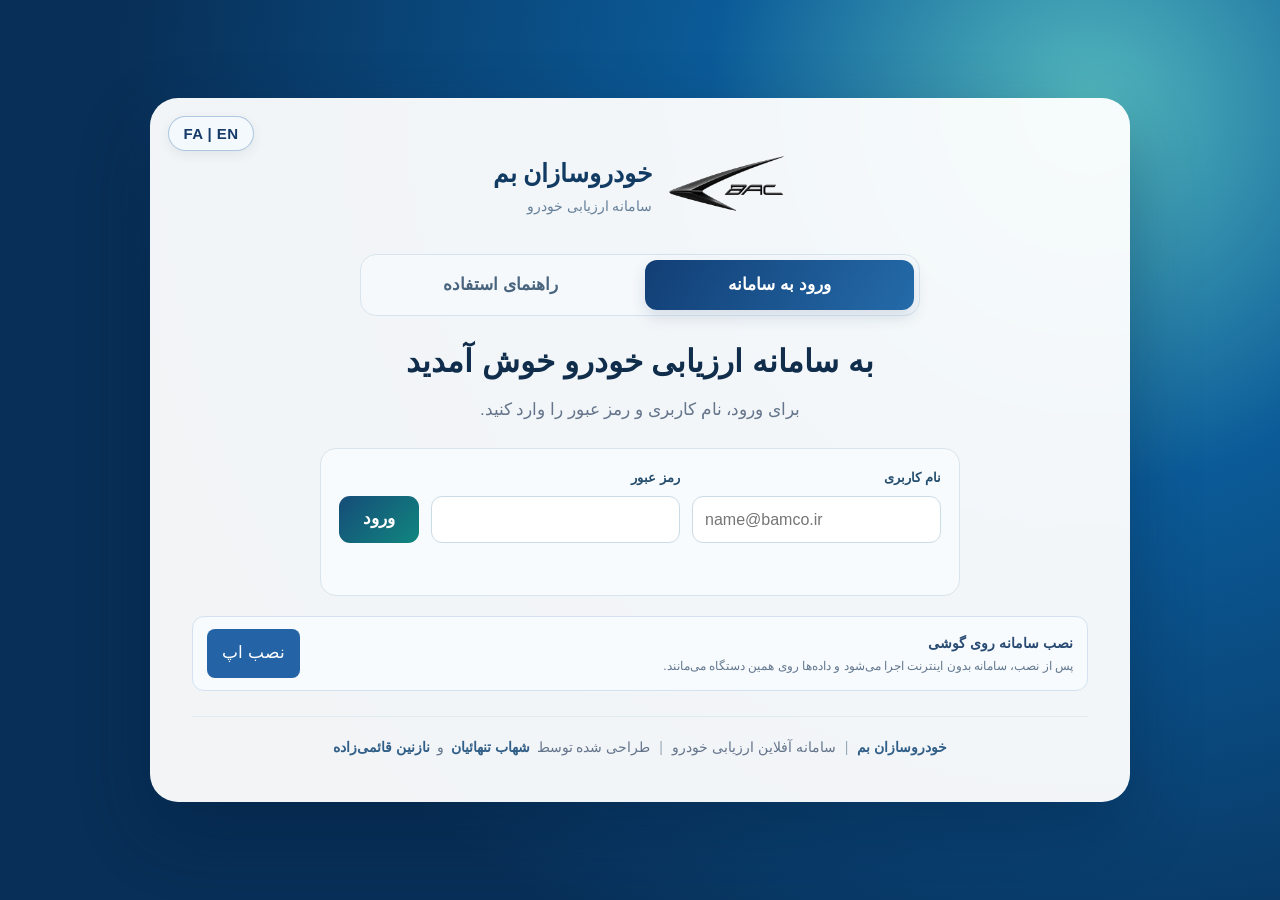
==== index.html @ 56f12380 "Add files via upload" ====
<!DOCTYPE html>

<html dir="rtl" lang="fa">
<head>
<meta charset="utf-8"/>
<meta content="width=device-width,initial-scale=1,viewport-fit=cover" name="viewport"/>
<meta content="#163b69" name="theme-color"/>
<title>سامانه ارزیابی خودرو | Vehicle Assessment System</title>
<link href="styles.css" rel="stylesheet"/>
<link href="executive.css" rel="stylesheet"/>
<link href="refinement.css" rel="stylesheet"/>
<link href="polished.css" rel="stylesheet"/>
<link href="expert.css" rel="stylesheet"/>
<link href="manager.css" rel="stylesheet"/>
<link href="manager-icon-fix.css" rel="stylesheet"/>
<link href="v14.css" rel="stylesheet"/>
<link href="guide.css" rel="stylesheet"/>
<meta content="yes" name="mobile-web-app-capable"/><meta content="yes" name="apple-mobile-web-app-capable"/><meta content="default" name="apple-mobile-web-app-status-bar-style"/><meta content="BAMCO Assessment" name="apple-mobile-web-app-title"/><link href="manifest.webmanifest" rel="manifest"/><link href="icons/apple-touch-icon.png" rel="apple-touch-icon"/><link href="mobile.css" rel="stylesheet"/></head>
<body>
<section aria-label="ورود به سامانه" class="entryScreen" data-i18n-aria="entryAria" id="entryScreen">
<div class="entryCard">
<button aria-label="تغییر زبان" class="entryLanguageButton" id="entryLanguageButton" type="button">FA | EN</button>
<div class="entryBrand"><img alt="لوگوی خودروسازان بم" data-i18n-alt="logoAlt" src="bamco-logo.png"/><div><strong data-i18n="brand">خودروسازان بم</strong><span data-i18n="entrySystem">سامانه ارزیابی خودرو</span></div></div>
<div aria-label="بخش‌های صفحه ورود" class="entryTabs" role="tablist">
<button aria-controls="entryLoginPanel" aria-selected="true" class="entryTabButton active" data-entry-tab="login" id="entryLoginTab" role="tab" type="button"><span class="guideFa">ورود به سامانه</span><span class="guideEn">Sign in</span></button>
<button aria-controls="entryGuidePanel" aria-selected="false" class="entryTabButton" data-entry-tab="guide" id="entryGuideTab" role="tab" type="button"><span class="guideFa">راهنمای استفاده</span><span class="guideEn">User Guide</span></button>
</div>
<div aria-labelledby="entryLoginTab" class="entryTabPanel" id="entryLoginPanel" role="tabpanel">
<div class="entryIntro"><h1 data-i18n="entryWelcome">به سامانه ارزیابی خودرو خوش آمدید</h1><p id="entryAuthPrompt">برای ورود، نام کاربری و رمز عبور را وارد کنید.</p></div>
<form autocomplete="on" class="entryAuthForm" id="entryAuthForm">
<label><span id="authUsernameLabel">نام کاربری</span><input autocomplete="username" dir="ltr" id="authUsername" name="username" required="" type="email"/></label>
<label><span id="authPasswordLabel">رمز عبور</span><input autocomplete="current-password" dir="ltr" id="authPassword" name="password" required="" type="password"/></label>
<button id="authLoginButton" type="submit">ورود</button>
<div aria-live="polite" class="entryAuthMessage" id="entryAuthMessage" role="status"></div>
</form>
<div class="entryAuthenticatedBar" hidden="" id="entryAuthenticatedBar"><span id="entryAuthenticatedUser"></span><button id="entrySignOutButton" type="button">خروج از حساب</button></div>
<div class="roleChoices" hidden="" id="entryRoleChoices">
<button class="roleChoice evaluatorRole" data-role="evaluator" type="button"><span class="roleIcon">✓</span><strong data-i18n="enterEvaluator">ورود ارزیاب</strong><small data-i18n="evaluatorRoleDesc">ثبت اطلاعات، چک‌لیست، امتیازها و تصاویر مستند</small></button>
<button class="roleChoice expertRole" data-role="expert" type="button"><span class="roleIcon">◇</span><strong data-i18n="enterExpert">ورود خبره</strong><small data-i18n="expertRoleDesc">ثبت اطلاعات تخصصی و تعیین وزن شاخص‌های اصلی</small></button>
<button class="roleChoice managerRole" data-role="manager" type="button"><span class="roleIcon">▦</span><strong data-i18n="enterManager">ورود مدیریت</strong><small data-i18n="managerRoleDesc">مشاهده داشبورد، نتایج و گزارش مدیریتی</small></button>
</div>
</div>
<section aria-labelledby="entryGuideTab" class="entryGuidePanel entryTabPanel" hidden="" id="entryGuidePanel" role="tabpanel">
<div class="guideLang guideFa" dir="rtl">
<div class="guideHero">
<h1>راهنمای استفاده از سامانه ارزیابی خودرو</h1>
<p>این سامانه یک ابزار آفلاین و یکپارچه برای ثبت ارزیابی فنی خودرو، وزن‌دهی تخصصی شاخص‌ها، تحلیل مدیریتی، کنترل اصلاحات و مقایسه چند خودرو است. داده‌های ارزیاب، نظر و وزن‌های خبره و خروجی‌های مدیریتی در یک پرونده واحد نگهداری می‌شوند؛ در ادامه، نحوه کار هر نقش و مسیر کامل پرونده توضیح داده شده است.</p>
</div>
<nav aria-label="دسترسی سریع راهنما" class="guideQuickNav">
<a href="#guide-fa-overview">گردش کار</a><a href="#guide-fa-evaluator">ارزیاب</a><a href="#guide-fa-expert">خبره</a><a href="#guide-fa-manager">مدیریت</a><a href="#guide-fa-backup">پشتیبان و مقایسه</a>
</nav>
<section class="guideSection" id="guide-fa-overview">
<div class="guideSectionHead"><span class="guideSectionIcon workflowIcon">↻</span><div><h2>ورود، نقش‌ها و گردش کلی پرونده</h2><p>هر کاربر ابتدا با نام کاربری و رمز عبور وارد می‌شود و فقط نقش‌های مجاز حساب خود را می‌بیند.</p></div></div>
<div class="guideOverviewGrid">
<article class="guideRoleTile evaluator"><strong>ارزیاب</strong><p>مشخصات خودرو و ارزیاب، چهار نمای خودرو، امتیازهای ۱ تا ۱۰، یادداشت‌ها، مستندات و نظر نهایی را ثبت می‌کند و پس از تکمیل پرونده آن را قفل می‌کند.</p></article>
<article class="guideRoleTile expert"><strong>خبره</strong><p>اطلاعات تخصصی، وزن ۱۵ شاخص اصلی و نظر نهایی خبره را ثبت می‌کند. مجموع وزن‌ها باید دقیقاً برابر ۱ باشد.</p></article>
<article class="guideRoleTile manager"><strong>مدیریت</strong><p>داشبورد و نتایج را مشاهده می‌کند، وزن‌های فعال را کنترل می‌کند، مجوز اصلاح صادر می‌کند، سوابق اصلاحات را می‌بیند و مقایسه چند خودرو را انجام می‌دهد.</p></article>
</div>
<figure aria-label="گردش کار پرونده" class="guideFlow">
<div class="guideFlowNode"><b>ورود و انتخاب نقش</b><small>براساس دسترسی حساب</small></div><div class="guideFlowArrow">→</div>
<div class="guideFlowBranch"><div class="guideFlowNode branch"><b>ارزیابی</b><small>امتیاز، مستندات، عکس و نظر نهایی</small></div><div class="guideFlowNode merge"><b>وزن‌دهی خبره</b><small>وزن ۱۵ شاخص و نظر خبره</small></div></div><div class="guideFlowArrow">→</div>
<div class="guideFlowNode final"><b>مدیریت</b><small>تحلیل، مجوز اصلاح، مقایسه و خروجی</small></div><div class="guideFlowArrow">→</div>
<div class="guideFlowNode"><b>پشتیبان کامل</b><small>JSON قابل بازیابی</small></div>
</figure>
<div class="guideCallout"><strong>تغییر نقش:</strong> فقط نمای سامانه را بین نقش‌های مجاز همان کاربر عوض می‌کند و اطلاعات پرونده حذف نمی‌شود. گزینه «شروع ارزیابی جدید» فقط در پنل ارزیاب در دسترس است و برای ایجاد پرونده یک خودروی جدید استفاده می‌شود.</div>
</section>
<section class="guideSection" id="guide-fa-evaluator">
<div class="guideSectionHead"><span class="guideSectionIcon">✓</span><div><h2>پنل ارزیاب</h2><p>مرجع ثبت داده خام ارزیابی خودرو است.</p></div></div>
<div class="guideSteps">
<article class="guideStep"><span class="guideStepNum">۱</span><h3>اطلاعات ارزیابی</h3><p>نام و سابقه ارزیاب، تماس و ایمیل، تاریخ، برند، مدل، شماره شاسی و کارکرد را ثبت کنید.</p></article>
<article class="guideStep"><span class="guideStepNum">۲</span><h3>چهار نمای خودرو</h3><p>نمای جلو، عقب، چپ و راست را اضافه کنید. این تصاویر در پشتیبان کامل، مدیریت و خروجی اکسل مربوطه استفاده می‌شوند.</p></article>
<article class="guideStep"><span class="guideStepNum">۳</span><h3>امتیازدهی و مستندات</h3><p>برای هر آیتم امتیاز ۱ تا ۱۰ ثبت کنید. یادداشت و فایل مستند را در همان آیتم اضافه یا حذف کنید. درصد تکمیل به‌صورت زنده به‌روزرسانی می‌شود.</p></article>
<article class="guideStep"><span class="guideStepNum">۴</span><h3>نظر نهایی ارزیاب</h3><p>جمع‌بندی نهایی را ثبت کنید. این نظر در مدیریت، پشتیبان کامل و خروجی‌های مرتبط نگهداری می‌شود.</p></article>
<article class="guideStep"><span class="guideStepNum">۵</span><h3>تأیید نهایی و قفل</h3><p>پس از پاسخ‌دادن به تمام آیتم‌ها، «تأیید نهایی و قفل پرونده» را بزنید. پس از قفل، داده‌ها قابل تغییر نیستند.</p></article>
<article class="guideStep"><span class="guideStepNum">۶</span><h3>مشاهده پرونده قفل‌شده</h3><p>در حالت قفل، شاخص‌ها و زیرشاخص‌ها همچنان باز و بسته می‌شوند و امتیازها، یادداشت‌ها، مستندات و تصاویر قبلی قابل مشاهده‌اند؛ اما هیچ داده‌ای قابل تغییر نیست. بالای فرم وضعیت قفل نمایش داده می‌شود.</p></article>
<article class="guideStep"><span class="guideStepNum">۷</span><h3>اصلاح پس از قفل</h3><p>فقط مدیریت می‌تواند برای یک کاربر مشخص و در نقش «ارزیاب» مجوز اصلاح صادر کند. تنها همان کاربر در همان نقش امکان ویرایش خواهد داشت. پس از پایان اصلاح، ارزیاب دوباره پرونده را تأیید و قفل می‌کند.</p></article>
</div>
<h3>خروجی اکسل ارزیاب</h3>
<div class="guideToolbar">
<div class="guideTool"><strong>شیت اصلی</strong><span>اطلاعات ارزیابی، میانگین شاخص‌ها و نظر نهایی ارزیاب را در یک نمای خلاصه نگهداری می‌کند.</span></div>
<div class="guideTool"><strong>چهار نمای خودرو</strong><span>یک شیت جداگانه برای تصاویر جلو، عقب، چپ و راست ایجاد می‌شود.</span></div>
<div class="guideTool"><strong>جزئیات</strong><span>امتیاز آیتم‌ها، یادداشت‌ها و اطلاعات مستندات در شیت‌های جزئیات نگهداری می‌شوند.</span></div>
</div>
</section>
<section class="guideSection" id="guide-fa-expert">
<div class="guideSectionHead"><span class="guideSectionIcon">◇</span><div><h2>پنل خبره</h2><p>برای تعیین اهمیت نسبی ۱۵ شاخص اصلی و ثبت نظر تخصصی استفاده می‌شود.</p></div></div>
<div class="guideSteps">
<article class="guideStep"><span class="guideStepNum">۱</span><h3>اطلاعات خبره</h3><p>نام، تخصص، سمت، سازمان، سابقه، تماس، ایمیل و تاریخ تکمیل را ثبت کنید.</p></article>
<article class="guideStep"><span class="guideStepNum">۲</span><h3>وزن‌ها</h3><p>وزن هر ۱۵ شاخص را وارد کنید. مجموع باید دقیقاً ۱ باشد. وزن پیش‌فرض هر شاخص ۱/۱۵ است.</p></article>
<article class="guideStep"><span class="guideStepNum">۳</span><h3>تأیید نهایی خبره</h3><p>با معتبر بودن وزن‌ها، تأیید نهایی وزن‌های خبره را برای مدیریت فعال می‌کند. اگر خبره با مجوز اصلاح وارد پرونده قفل‌شده شده باشد، تأیید اصلاحات مجوز همان جلسه را خاتمه می‌دهد.</p></article>
<article class="guideStep"><span class="guideStepNum">۴</span><h3>حالت قفل</h3><p>در پرونده قفل‌شده، فرم خبره فقط خواندنی است مگر مدیریت دقیقاً برای همان کاربر در نقش خبره مجوز اصلاح صادر کند. وضعیت مجوز بالای پنل خبره نمایش داده می‌شود.</p></article>
<article class="guideStep"><span class="guideStepNum">۵</span><h3>خروجی اکسل خبره</h3><p>هر زمان تمام وزن‌ها وارد شده باشند و مجموع دقیقاً ۱ باشد، خروجی اکسل قابل دریافت است؛ حتی اگر پرونده قفل باشد. نظر نهایی خبره نیز در فایل اکسل درج می‌شود.</p></article>
</div>
</section>
<section class="guideSection" id="guide-fa-manager">
<div class="guideSectionHead"><span class="guideSectionIcon">▦</span><div><h2>پنل مدیریت</h2><p>مرکز تحلیل، کنترل وزن‌ها، مدیریت اصلاحات، مقایسه خودروها و گزارش نهایی است.</p></div></div>
<div class="guideSteps">
<article class="guideStep"><span class="guideStepNum">۱</span><h3>داشبورد و امتیاز نهایی</h3><p>مشخصات پرونده، تکمیل ارزیابی، میانگین شاخص‌ها، وزن فعال، سهم در امتیاز نهایی، نمودارها، نقاط قوت و ضعف و نظرات ارزیاب/خبره نمایش داده می‌شوند.</p></article>
<article class="guideStep"><span class="guideStepNum">۲</span><h3>وزن فعال</h3><p>اولویت وزن‌ها: فایل وزن مدیریتیِ تأییدشده، سپس وزن تأییدشده خبره، و در نبود آن‌ها وزن‌های برابر. حذف فایل مدیریتی، سیستم را به وزن خبره یا پیش‌فرض برمی‌گرداند.</p></article>
<article class="guideStep"><span class="guideStepNum">۳</span><h3>صدور مجوز اصلاح</h3><p>در پرونده قفل‌شده، مدیریت «نقش»، «کاربر دریافت‌کننده» و «دلیل اصلاح» را مشخص می‌کند. مجوز به ترکیب کاربر + نقش + پرونده وابسته است و برای کاربر دیگری قابل استفاده نیست.</p></article>
<article class="guideStep"><span class="guideStepNum">۴</span><h3>سوابق اصلاحات</h3><p>در انتهای پنل مدیریت، نام کاربر، نقش ارزیاب/خبره، دلیل، تاریخ و ساعت مجوز/اصلاح ثبت می‌شود. این سوابق در پشتیبان کامل نیز نگهداری می‌شوند.</p></article>
<article class="guideStep"><span class="guideStepNum">۵</span><h3>مقایسه چند خودرو</h3><p>از بخش مقایسه، ابتدا تعداد خودروهای مقایسه‌ای را از ۱ تا ۵ مشخص کنید و سپس فایل JSON هر خودرو را بارگذاری کنید. برای هر خودرو رادار مستقل و جدول مقایسه با اختلاف نسبت به خودروی فعلی نمایش داده می‌شود.</p></article>
<article class="guideStep"><span class="guideStepNum">۶</span><h3>اکسل مدیریت</h3><p>خروجی مدیریت شامل داشبورد، امتیازها و وزن‌ها، نظر نهایی ارزیاب، خبره و مدیریت و چهار نمای خودرو است. اگر خودروهای مقایسه‌ای بارگذاری شده باشند، جدول و نمودارهای مقایسه نیز در فایل اکسل اضافه می‌شوند.</p></article>
</div>
<h3>طبقه‌بندی نتیجه</h3>
<div class="guideDecision"><div class="pass"><strong>۸۵-۱۰۰</strong><span>عبور مقدماتی</span><small>ادامه بررسی‌های اقتصادی و صنعتی‌سازی</small></div><div class="conditional"><strong>۷۵-۸۵</strong><span>عبور مشروط</span><small>ادامه پس از برنامه اصلاحی</small></div><div class="revise"><strong>۶۵-۷۵</strong><span>اصلاح و ارزیابی مجدد</span><small>توقف تا اجرای اصلاحات</small></div><div class="reject"><strong>کمتر از ۶۵</strong><span>رد مقدماتی</span><small>عدم توصیه برای ادامه فرایند</small></div></div>
</section>
<section class="guideSection" id="guide-fa-backup">
<div class="guideSectionHead"><span class="guideSectionIcon">⇩</span><div><h2>پشتیبان کامل، بازیابی و نکات مهم</h2><p>برای انتقال پرونده بین دستگاه‌ها یا نگهداری نسخه قابل بازیابی از JSON استفاده کنید.</p></div></div>
<div class="guideSteps">
<article class="guideStep"><span class="guideStepNum">۱</span><h3>پشتیبان کامل JSON</h3><p>امتیازها، متادیتا، یادداشت‌ها، مستندات، چهار تصویر خودرو، نظرهای نهایی، اطلاعات و وزن‌های خبره، وزن مدیریتی، وضعیت قفل/مجوز و سوابق اصلاحات را ذخیره می‌کند.</p></article>
<article class="guideStep"><span class="guideStepNum">۲</span><h3>باز کردن پرونده</h3><p>از «باز کردن پرونده» برای بازیابی Full Case Backup استفاده کنید. نقش و وضعیت قفل پرونده پس از بازیابی مطابق اطلاعات ذخیره‌شده اعمال می‌شود.</p></article>
<article class="guideStep"><span class="guideStepNum">۳</span><h3>نام فایل‌ها</h3><p>نام تمام فایل‌های خروجی به انگلیسی ساخته می‌شود تا در سیستم‌های مختلف سازگاری بیشتری داشته باشد؛ محتوای فایل براساس زبان رابط فارسی یا انگلیسی است.</p></article>
</div>
<div class="guideCallout warning"><strong>پیشنهاد:</strong> قبل از شروع ارزیابی جدید، قبل از انتقال پرونده به دستگاه دیگر و قبل از اصلاحات مهم یک پشتیبان کامل JSON بگیرید.</div>
</section>
</div>
<div class="guideLang guideEn" dir="ltr">
<div class="guideHero">
<h1>Vehicle Assessment System User Guide</h1>
<p>This offline integrated system is designed to capture technical vehicle assessments, apply expert criterion weights, support management analysis, govern post-lock revisions, and compare multiple vehicles in one controlled case workflow. Evaluator data, Expert inputs, Management analysis, backups, and reports are kept together; the sections below explain how each role uses the system.</p>
</div>
<nav aria-label="Guide shortcuts" class="guideQuickNav">
<a href="#guide-en-overview">Workflow</a><a href="#guide-en-evaluator">Evaluator</a><a href="#guide-en-expert">Expert</a><a href="#guide-en-manager">Management</a><a href="#guide-en-backup">Backup &amp; comparison</a>
</nav>
<section class="guideSection" id="guide-en-overview">
<div class="guideSectionHead"><span class="guideSectionIcon workflowIcon">↻</span><div><h2>Sign-in, roles, and case workflow</h2><p>Users sign in first and see only the roles allowed for their account.</p></div></div>
<div class="guideOverviewGrid">
<article class="guideRoleTile evaluator"><strong>Evaluator</strong><p>Records vehicle/evaluator information, four vehicle views, 1–10 scores, notes, evidence, and the final evaluator comment, then finalizes the case.</p></article>
<article class="guideRoleTile expert"><strong>Expert</strong><p>Records expert information, assigns weights to the 15 main criteria, and records an expert final comment. Total weight must equal exactly 1.</p></article>
<article class="guideRoleTile manager"><strong>Management</strong><p>Reviews the dashboard, controls active weights, grants revision permission, reviews revision history, compares vehicles, and exports management reports.</p></article>
</div>
<div class="guideCallout"><strong>Switch Role:</strong> changes the view between roles available to the signed-in user without deleting case data. “Start New Assessment” is available only in the Evaluator panel and is used to create a new vehicle case.</div>
</section>
<section class="guideSection" id="guide-en-evaluator">
<div class="guideSectionHead"><span class="guideSectionIcon">✓</span><div><h2>Evaluator panel</h2><p>The source of raw vehicle-assessment data.</p></div></div>
<div class="guideSteps">
<article class="guideStep"><span class="guideStepNum">1</span><h3>Assessment information</h3><p>Enter evaluator name/experience/contact details, date, vehicle brand/model, VIN, and odometer.</p></article>
<article class="guideStep"><span class="guideStepNum">2</span><h3>Four vehicle views</h3><p>Add front, rear, left, and right images. They are retained in the full backup and used by Management and Excel reports.</p></article>
<article class="guideStep"><span class="guideStepNum">3</span><h3>Scoring, notes, and evidence</h3><p>Score each item from 1 to 10, add notes and evidence, and monitor completion progress.</p></article>
<article class="guideStep"><span class="guideStepNum">4</span><h3>Final evaluator comment</h3><p>Record the evaluator’s final conclusion. It is retained in Management, full backup, and applicable Excel outputs.</p></article>
<article class="guideStep"><span class="guideStepNum">5</span><h3>Finalize and lock</h3><p>After every item is answered, finalize the case. Locked data cannot be changed.</p></article>
<article class="guideStep"><span class="guideStepNum">6</span><h3>Browsing a locked case</h3><p>Criteria and subgroups can still be opened and existing scores, notes, evidence, and photos remain viewable, but no case data can be edited. A lock-status banner appears above the form.</p></article>
<article class="guideStep"><span class="guideStepNum">7</span><h3>Revision after locking</h3><p>Only Management can grant permission to a specific user in the Evaluator role. Only that user in that role can edit. After revision, the evaluator finalizes and locks the case again.</p></article>
</div>
<h3>Evaluator Excel</h3><div class="guideToolbar"><div class="guideTool"><strong>Main sheet</strong><span>Provides a concise view of assessment information, criterion averages, and the evaluator final comment.</span></div><div class="guideTool"><strong>Four Vehicle Views</strong><span>A separate sheet contains the front, rear, left, and right vehicle images.</span></div><div class="guideTool"><strong>Details</strong><span>Item scores, notes, and evidence information remain available in the detailed sheets.</span></div></div>
</section>
<section class="guideSection" id="guide-en-expert">
<div class="guideSectionHead"><span class="guideSectionIcon">◇</span><div><h2>Expert panel</h2><p>Defines the relative importance of the 15 main criteria and records the expert conclusion.</p></div></div>
<div class="guideSteps">
<article class="guideStep"><span class="guideStepNum">1</span><h3>Expert information</h3><p>Enter name, specialty, position, organization, experience, contact details, and completion date.</p></article>
<article class="guideStep"><span class="guideStepNum">2</span><h3>Weights</h3><p>Enter all 15 criterion weights. Their total must equal exactly 1. The default is 1/15 for each criterion.</p></article>
<article class="guideStep"><span class="guideStepNum">3</span><h3>Final confirmation</h3><p>Valid confirmed expert weights become available to Management. When working under a revision permission, confirmation also closes that revision session.</p></article>
<article class="guideStep"><span class="guideStepNum">4</span><h3>Locked state</h3><p>The Expert form is read-only in a locked case unless Management grants permission to that exact user in the Expert role. Permission status is displayed above the Expert panel.</p></article>
<article class="guideStep"><span class="guideStepNum">5</span><h3>Expert Excel</h3><p>Excel export is available whenever all weights are present and their total equals exactly 1, including while the case is locked. The expert final comment is included in the workbook.</p></article>
</div>
</section>
<section class="guideSection" id="guide-en-manager">
<div class="guideSectionHead"><span class="guideSectionIcon">▦</span><div><h2>Management panel</h2><p>Central area for analysis, weight control, revision governance, multi-vehicle comparison, and reporting.</p></div></div>
<div class="guideSteps">
<article class="guideStep"><span class="guideStepNum">1</span><h3>Dashboard and final score</h3><p>Review case identity, completion, criterion averages, active weights, final-score contribution, charts, strengths/weaknesses, and evaluator/expert comments.</p></article>
<article class="guideStep"><span class="guideStepNum">2</span><h3>Active-weight priority</h3><p>An approved Management weight file takes priority, followed by confirmed Expert weights, then equal default weights. Removing a Management override restores the next available source.</p></article>
<article class="guideStep"><span class="guideStepNum">3</span><h3>Grant revision permission</h3><p>For a locked case, Management selects the target role, target user, and revision reason. Permission is scoped to user + role + case.</p></article>
<article class="guideStep"><span class="guideStepNum">4</span><h3>Revision history</h3><p>The Management panel records the user, Evaluator/Expert role, reason, date, and time for revision permissions and changes. The history is preserved in full backup.</p></article>
<article class="guideStep"><span class="guideStepNum">5</span><h3>Compare multiple vehicles</h3><p>Choose 1–5 comparison vehicles, then load each vehicle JSON. The workspace shows a separate radar for each vehicle and a comparison table with differences from the current vehicle.</p></article>
<article class="guideStep"><span class="guideStepNum">6</span><h3>Management Excel</h3><p>Includes dashboard results, active weights, all three final comments, four vehicle views, and—when comparison vehicles are loaded—the comparison table and radar charts.</p></article>
</div>
<h3>Final-result classification</h3><div class="guideDecision"><div class="pass"><strong>85-100</strong><span>Preliminary pass</span><small>Proceed to economic and industrialization review.</small></div><div class="conditional"><strong>75-85</strong><span>Conditional pass</span><small>Continue after a corrective plan.</small></div><div class="revise"><strong>65-75</strong><span>Revise and reassess</span><small>Pause until technical corrections are made.</small></div><div class="reject"><strong>Below 65</strong><span>Preliminary rejection</span><small>Further localization assessment is not recommended.</small></div></div>
</section>
<section class="guideSection" id="guide-en-backup">
<div class="guideSectionHead"><span class="guideSectionIcon">⇩</span><div><h2>Full backup, restore, and output notes</h2><p>Use the JSON full-case backup for transfer between devices and for restorable archives.</p></div></div>
<div class="guideSteps">
<article class="guideStep"><span class="guideStepNum">1</span><h3>Full Case Backup JSON</h3><p>Stores scores, metadata, notes, evidence, vehicle photos, all final comments, Expert information/weights, Management weight state, lock/permission state, and revision history.</p></article>
<article class="guideStep"><span class="guideStepNum">2</span><h3>Open case</h3><p>Use “Open Assessment File” to restore a full-case backup. Saved lock and permission state are restored with the case.</p></article>
<article class="guideStep"><span class="guideStepNum">3</span><h3>File names</h3><p>Downloaded file names are generated in English for cross-system compatibility; workbook content follows the active Persian or English interface language.</p></article>
</div>
<div class="guideCallout warning"><strong>Recommended:</strong> create a full JSON backup before starting a new assessment, transferring a case, or performing major revisions.</div>
</section>
</div>
</section>
<div aria-label="اطلاعات سامانه" class="systemFooter entryFooter">
<a class="footerCompany" data-i18n="footerCompany" href="https://www.linkedin.com/company/bam-automotive-company/" rel="noopener noreferrer" target="_blank">خودروسازان بم</a>
<span class="footerSep">|</span>
<span data-i18n="footerSystem">سامانه آفلاین ارزیابی خودرو</span>
<span class="footerSep">|</span>
<span data-i18n="footerDesignedBy">طراحی شده توسط</span>
<a data-i18n="footerShahab" href="https://www.linkedin.com/in/shahab-tanhaiyan-b1156a10a/" rel="noopener noreferrer" target="_blank">شهاب تنهائیان</a>
<span data-i18n="footerAnd">و</span>
<a data-i18n="footerNazanin" href="https://www.linkedin.com/in/nazanin-ghaemizadeh/" rel="noopener noreferrer" target="_blank">نازنین قائمی‌زاده</a>
</div>
</div>
</section>
<div hidden="" id="appShell">
<header class="topbar">
<div class="brand"><img alt="لوگوی خودروسازان بم" src="bamco-logo.png"/><div><strong data-i18n="brand">خودروسازان بم</strong><small data-i18n="brandSub">سامانه ارزیابی توصیفی خودروهای سواری</small></div></div>
<div class="headerActions">
<section class="actionCard"><button class="secondary" id="backupButton" type="button">پشتیبان‌گیری کل پرونده</button><button class="excelButton" data-i18n="exportExcel" id="excelButton" type="button">خروجی اکسل</button><label class="button"><span data-i18n="load">باز کردن پرونده</span><input accept="application/json" hidden="" id="loadInput" type="file"/></label><button class="managerOnly excelButton" id="managerExcelButton" type="button">خروجی اکسل داشبورد</button><button class="evaluatorOnly finalizeButton" id="finalizeAssessmentButton" type="button">تأیید نهایی و قفل پرونده</button><button class="managerOnly unlockButton" hidden="" id="unlockAssessmentButton" type="button">بازگشایی برای ویرایش</button><button hidden="" id="printButton" type="button"></button><button class="evaluatorOnly" data-i18n="newAssessment" id="resetButton" type="button">شروع ارزیابی جدید</button><span class="expertHeaderActions" hidden="" id="expertHeaderActions"><button class="expertReset" id="expertResetButton" type="button">بازنشانی وزن‌ها</button><button id="expertConfirmButton" type="button">تأیید نهایی</button><button class="expertExcel" disabled="" id="expertExcelButton" type="button">خروجی اکسل</button></span><button id="switchRoleButton" type="button">تغییر نقش</button></section>
<button aria-label="تغییر زبان" class="languageButton" id="languageButton" type="button">EN</button>
</div>
</header>
<main>
<section class="hero managerOnly managerHero"><div class="managerIdentity"><div><small data-i18n="vehicleName">نام خودرو</small><strong id="managerVehicleName">—</strong></div><div><small data-i18n="date">تاریخ ارزیابی</small><strong id="managerAssessmentDate">—</strong></div><div><small data-i18n="evaluator">نام ارزیاب</small><strong id="managerEvaluatorName">—</strong></div><div><small data-i18n="expertName">نام خبره</small><strong id="managerExpertName">—</strong></div></div><div class="managerHeadline"><div class="scoreOrb"><span data-i18n="finalScore">امتیاز نهایی</span><strong id="finalScore">—</strong><small data-i18n="outOf100">از ۱۰۰</small></div><div><span class="managerFinalBadge" id="managerFinalBadge">ارزیابی نشده</span><small id="managerTemporaryLabel">—</small></div></div></section>
<section class="card metadata">
<div class="sectionTitle"><h2 data-i18n="assessmentInfo">اطلاعات ارزیابی</h2></div>
<div class="fieldGrid">
<label><span data-i18n="evaluator">نام ارزیاب</span><input data-meta="evaluator" type="text"/></label>
<label class="experienceField"><span data-i18n="evaluatorExperience">سابقه کاری ارزیاب</span><select aria-label="سابقه کاری ارزیاب" data-experience-select="evaluator"></select><input class="experienceOtherInput" data-experience-other="evaluator" hidden="" type="text"/></label>
<label><span data-i18n="evaluatorPhone">شماره تماس ارزیاب</span><input data-localized-number="true" data-meta="evaluatorPhone" inputmode="numeric" type="tel"/></label>
<label><span data-i18n="evaluatorEmail">ایمیل ارزیاب</span><input data-meta="evaluatorEmail" dir="ltr" type="email"/></label>
<label><span data-i18n="date">تاریخ ارزیابی</span><input class="jalaliDateInput" data-meta="date" inputmode="none" readonly="" type="text"/></label>
<label><span data-i18n="brandLabel">برند خودرو</span><input data-meta="brand" type="text"/></label>
<label><span data-i18n="model">مدل خودرو</span><input data-meta="model" type="text"/></label>
<label><span data-i18n="vin">شماره شاسی خودرو</span><input data-localized-number="true" data-meta="vin" type="text"/></label>
<label><span data-i18n="odometer">کارکرد (کیلومتر)</span><input data-localized-number="true" data-meta="odometer" inputmode="numeric" type="text"/></label>
</div>
</section>
<section class="card vehiclePhotosCard evaluatorOnly" id="evaluatorVehiclePhotos">
<div class="sectionTitle"><div><h2 data-i18n="vehiclePhotosTitle">تصاویر چهار نمای خودرو</h2><p data-i18n="vehiclePhotosHint">تصاویر نمای جلو، عقب، چپ و راست خودروی مورد ارزیابی را ثبت کنید.</p></div></div>
<div class="vehiclePhotoGrid" data-vehicle-photo-grid="evaluator"></div>
</section>
<section class="card vehiclePhotosCard managerOnly" hidden="" id="managerVehiclePhotos">
<div class="sectionTitle"><div><h2 data-i18n="vehiclePhotosTitle">تصاویر چهار نمای خودرو</h2><p data-i18n="managerPhotosHint">تصاویر ثبت‌شده توسط ارزیاب</p></div></div>
<div class="vehiclePhotoGrid" data-vehicle-photo-grid="manager"></div>
</section>
<section class="dashboard managerOnly">
<div class="card progressCard"><div><span data-i18n="completion">تکمیل ارزیابی</span><strong id="completionText">۰ از ۰</strong></div><div class="progress"><i id="progressBar"></i></div></div>
<div class="card verdictCard"><span data-i18n="verdict">نتیجه ارزیابی</span><strong id="verdict">—</strong><small id="verdictHint">—</small></div>
</section>
<section class="card managerOnly managerWeightPanel" id="managerWeightPanel"><div class="sectionTitle"><div><h2>بارگذاری وزن‌های خبره</h2><p>فایل اکسل ابتدا اعتبارسنجی می‌شود و فقط پس از تأیید مدیر روی نتایج اثر می‌گذارد.</p></div><span class="activeWeightsLabel" id="activeWeightsLabel">وزن‌های پیش‌فرض برابر</span></div><div class="managerWeightControls"><label class="managerUploadButton">انتخاب فایل اکسل<input accept=".xlsx,application/vnd.openxmlformats-officedocument.spreadsheetml.sheet" hidden="" id="managerWeightInput" type="file"/></label><button disabled="" id="managerApproveWeights" type="button">تأیید و اعمال وزن‌ها</button><button class="managerRemoveWeights" disabled="" id="managerRemoveWeights" type="button">حذف فایل و بازگشت به پیش‌فرض</button><div class="managerWeightMessage neutral" id="managerWeightMessage">هنوز فایلی انتخاب نشده است.</div></div><div class="managerWeightPreview" id="managerWeightPreview"></div></section>
<section class="analyticsGrid managerOnly">
<section class="card chartCard"><div class="sectionTitle"><div><h2 data-i18n="performanceChart" id="performanceChartTitle">مقایسهٔ عملکرد وزن‌دار شاخص‌ها</h2><p data-i18n="performanceHint" id="performanceChartHint">اثر نسبی هر شاخص پس از اعمال وزن فعال؛ وزن صفر یعنی اثر صفر</p></div><span class="chartScale" id="scoreScaleText">مقیاس امتیاز: ۰ تا ۱۰۰</span></div><div aria-label="نمودار ستونی امتیاز شاخص‌ها" class="scoreChart" id="scoreChart"></div></section>
<section class="card qualityChartCard"><div class="sectionTitle"><div><h2 data-i18n="qualityDistribution" id="qualityChartTitle">توزیع درجه کیفی</h2><p data-i18n="qualityDistributionHint" id="qualityChartHint">فراوانی امتیازهای ۱ تا ۱۰ در شاخص‌های دارای وزن فعال</p></div></div><div aria-label="نمودار توزیع امتیازهای کیفی" class="qualityChart" data-i18n-aria="qualityDistributionAria" id="qualityChart"></div></section>
<section class="card radarChartCard"><div class="sectionTitle"><div><h2 data-i18n="radarTitle">نمودار عنکبوتی وزن‌دار شاخص‌ها</h2><p data-i18n="radarHint">اثر نسبی هر شاخص پس از اعمال وزن فعال</p></div></div><div class="radarChart" id="radarChart"></div></section>
</section>
<section class="card managerOnly classificationCard"><div class="sectionTitle"><div><h2>طبقه‌بندی نتیجه نهایی خودرو</h2><p>مبنای تصمیم‌گیری برای ادامه فرایند داخلی‌سازی</p></div></div><div class="classificationTable"><div class="classificationRow pass"><strong>۸۵-۱۰۰</strong><span>عبور مقدماتی</span><p>ورود به ارزیابی‌های اقتصادی، امکان‌سنجی صنعتی‌سازی و تأییدهای بعدی</p></div><div class="classificationRow conditional"><strong>۷۵-۸۵</strong><span>عبور مشروط</span><p>ادامه بررسی پس از ارائه برنامه اصلاحی و تأیید مجدد ضعف‌های شناسایی‌شده</p></div><div class="classificationRow revise"><strong>۶۵-۷۵</strong><span>اصلاح و ارزیابی مجدد</span><p>توقف فرایند تا اجرای اصلاحات فنی</p></div><div class="classificationRow reject"><strong>کمتر از ۶۵</strong><span>رد در ارزیابی مقدماتی</span><p>عدم توصیه برای ادامه فرایند داخلی‌سازی</p></div></div></section>
<section class="card summary managerOnly"><div class="sectionTitle"><div><h2 data-i18n="integratedSummary">خلاصه یکپارچه شاخص‌ها</h2></div><div class="summaryScore"><span data-i18n="finalScore">امتیاز نهایی</span><strong id="summaryFinal">—</strong></div></div><div class="integratedSummary" id="summaryBody"></div></section>
<section class="card managerOnly strengthWeaknessCard" id="strengthWeaknessCard"><div class="sectionTitle"><div><h2>جمع‌بندی نقاط قوت و ضعف</h2><p>خلاصه خودکار بر اساس میانگین شاخص‌های ارزیابی‌شده</p></div></div><div class="strengthWeaknessGrid"><div class="strengthPanel"><h3>نقاط قوت اصلی</h3><div id="strengthList"></div></div><div class="weaknessPanel"><h3>نقاط ضعف و اولویت‌های بهبود</h3><div id="weaknessList"></div></div></div></section>
<section class="card managerOnly managerReviewComments" id="managerReviewComments"><div class="sectionTitle"><div><h2 id="managerReviewCommentsTitle">نظر ارزیاب و خبره</h2><p id="managerReviewCommentsHint">جمع‌بندی نهایی ثبت‌شده توسط ارزیاب و خبره</p></div></div><div class="managerReviewCommentsGrid"><article><strong id="managerEvaluatorCommentTitle">نظر نهایی ارزیاب</strong><p id="managerEvaluatorComment">نظری ثبت نشده است.</p></article><article><strong id="managerExpertCommentTitle">نظر نهایی خبره</strong><p id="managerExpertComment">نظری ثبت نشده است.</p></article></div></section>
<section class="card managerOnly revisionHistoryCard" hidden="" id="revisionHistoryCard"><div class="sectionTitle"><div><h2 id="revisionHistoryTitle">سوابق اصلاحات پرونده</h2><p id="revisionHistoryHint">نام، دلیل اصلاح، تاریخ و زمان ویرایش‌های اعمال‌شده پس از بازگشایی پرونده</p></div></div><div class="revisionHistoryList" id="revisionHistoryList"></div></section>
<section aria-labelledby="scoreGuideTitle" class="scoreGuide evaluatorOnly"><h2 data-i18n="scoreGuideTitle" id="scoreGuideTitle">راهنمای امتیازدهی ۱ تا ۱۰</h2><div class="scoreGuideGrid" id="scoreGuideGrid"></div></section>
<section aria-label="درصد تکمیل ارزیابی" class="card evaluatorProgress evaluatorOnly"><div class="progressHeading"><div><span data-i18n="completion">تکمیل ارزیابی</span><strong id="evaluatorCompletionPercent">۰٪</strong></div><span id="evaluatorCompletionText">۰ از ۰ پاسخ</span></div><div class="progress progressLarge"><i id="evaluatorProgressBar"></i></div></section>
<section class="expertPanel" hidden="" id="expertPanel"></section>
<section class="assessmentLayout">
<aside class="criteriaNav"><div class="navTitle" data-i18n="criteria">شاخص‌های ارزیابی</div><nav id="criteriaTabs"></nav></aside>
<section class="criteria" id="criteria"></section>
</section>
</main>
<footer aria-label="اطلاعات سامانه" class="systemFooter appFooter">
<a class="footerCompany" data-i18n="footerCompany" href="https://www.linkedin.com/company/bam-automotive-company/" rel="noopener noreferrer" target="_blank">خودروسازان بم</a>
<span class="footerSep">|</span>
<span data-i18n="footerSystem">سامانه آفلاین ارزیابی خودرو</span>
<span class="footerSep">|</span>
<span data-i18n="footerDesignedBy">طراحی شده توسط</span>
<a data-i18n="footerShahab" href="https://www.linkedin.com/in/shahab-tanhaiyan-b1156a10a/" rel="noopener noreferrer" target="_blank">شهاب تنهائیان</a>
<span data-i18n="footerAnd">و</span>
<a data-i18n="footerNazanin" href="https://www.linkedin.com/in/nazanin-ghaemizadeh/" rel="noopener noreferrer" target="_blank">نازنین قائمی‌زاده</a>
</footer>
</div>
<link href="features.css" rel="stylesheet"/>
<link href="v15.css" rel="stylesheet"/>
<link href="v20.css" rel="stylesheet"/>
<link href="v21.css" rel="stylesheet"/>
<link href="v22.css" rel="stylesheet"/>
<link href="v23.css" rel="stylesheet"/>
<link href="v24.css" rel="stylesheet"/>
<link href="v25.css" rel="stylesheet"/>
<link href="v26.css" rel="stylesheet"/>
<link href="v29.css" rel="stylesheet"/>
<link href="v32.css" rel="stylesheet"/>
<link href="v37.css" rel="stylesheet"/><link href="v39.css" rel="stylesheet"/><link href="v40.css" rel="stylesheet"/><link href="v41.css" rel="stylesheet"/><link href="v42.css" rel="stylesheet"/><link href="v43.css" rel="stylesheet"/><link href="v44.css" rel="stylesheet"/><link href="v45.css" rel="stylesheet"/><link href="v46.css" rel="stylesheet"/><link href="v47.css" rel="stylesheet"/><link href="v48.css" rel="stylesheet"/><link href="v49.css" rel="stylesheet"/>
<script src="data.js"></script><script src="vendor/exceljs.min.js"></script><script src="app.js"></script><script src="expert.js"></script><script src="manager.js"></script><script src="features.js"></script><script src="guide.js"></script><script src="v20.js"></script><script src="v21.js"></script><script src="v22.js"></script><script src="v23.js"></script><script src="v24.js"></script><script src="v26.js"></script><script src="v29.js"></script><script src="v30.js"></script><script src="v32.js"></script><script src="v40.js"></script><script src="v42.js"></script><script src="v45.js"></script><script src="v46.js"></script><script src="v48.js"></script><script src="v49.js"></script>
<script src="mobile.js"></script></body>
</html>
---- styles.css ----
:root{--navy:#163b69;--blue:#2463a5;--sky:#eaf3fb;--text:#172033;--muted:#64748b;--line:#dce4ed;--card:#fff;--bg:#f3f7fc;--green:#087f5b;--amber:#af6a00;--red:#bc3333}*{box-sizing:border-box}body{margin:0;background:radial-gradient(circle at 9% 2%,#dff1ff 0,transparent 30%),var(--bg);color:var(--text);font-family:"B Nazanin","B Nazanin Regular",Tahoma,serif;font-size:16px}.topbar{min-height:78px;background:linear-gradient(115deg,#112e52,#1e5f9f);color:#fff;display:flex;align-items:center;justify-content:space-between;padding:10px max(24px,calc((100% - 1400px)/2))}.brand{display:flex;align-items:center;gap:13px}.brand img{width:80px;height:52px;object-fit:contain;background:#fff;border-radius:8px;padding:3px}.brand strong{font-size:22px;display:block}.brand small{color:#dcecff;font-size:14px}.headerSeal{border:1px solid #80b6e8;border-radius:20px;padding:7px 16px;color:#e4f3ff}main{max-width:1400px;margin:auto;padding:28px 24px 50px}.hero{display:flex;align-items:center;justify-content:space-between;min-height:145px;margin-bottom:18px}.eyebrow{margin:0 0 8px;color:var(--blue);font-weight:bold}.hero h1{margin:0;font-size:32px}.hero p:not(.eyebrow){color:var(--muted);margin-top:7px}.scoreOrb{width:132px;height:132px;border-radius:50%;background:conic-gradient(#2f9f9a,#2866aa,#8554b9,#d87b2f,#2f9f9a);padding:5px;color:#fff;display:flex;flex-direction:column;align-items:center;justify-content:center;box-shadow:0 14px 30px #1d4e7a30}.scoreOrb:after{content:"";position:absolute}.scoreOrb strong,.scoreOrb span,.scoreOrb small{position:relative;text-shadow:0 1px 2px #0005}.scoreOrb strong{font-size:38px;line-height:40px}.scoreOrb span,.scoreOrb small{font-size:13px}.card,.mainCriterion{background:var(--card);border:1px solid var(--line);border-radius:14px;box-shadow:0 5px 18px #0f172a0a}.card{padding:20px}.sectionTitle{display:flex;align-items:baseline;justify-content:space-between;gap:15px;margin-bottom:16px}.sectionTitle h2{font-size:20px;margin:0}.sectionTitle p{margin:0;color:var(--muted);font-size:14px}.status{font-size:13px;color:var(--green);background:#e8f7f1;padding:4px 10px;border-radius:12px}.fieldGrid{display:grid;grid-template-columns:repeat(3,1fr);gap:16px}.fieldGrid label,.ratingBox{display:grid;gap:6px;color:var(--muted);font-size:14px}input,select,textarea{font:inherit;border:1px solid #cad6e2;border-radius:8px;padding:9px;color:var(--text);background:#fff;min-width:0}input:focus,select:focus,textarea:focus{outline:2px solid #9fc5e8;border-color:#4587c3}.dashboard{display:grid;grid-template-columns:1fr 1.25fr 1.4fr;gap:14px;margin:16px 0}.progressCard,.verdictCard{display:grid;gap:7px}.progressCard div:first-child{display:flex;justify-content:space-between}.progressCard strong{color:var(--blue)}.progress{height:9px;background:#e6edf4;border-radius:99px;overflow:hidden}.progress i{display:block;height:100%;background:linear-gradient(90deg,#2866aa,#2eaa99);width:0;transition:.3s}.verdictCard strong{font-size:20px}.verdictCard small{color:var(--muted)}.actionCard{display:flex;align-items:center;gap:8px;justify-content:flex-end;flex-wrap:wrap}button,.button{border:0;border-radius:8px;background:var(--blue);color:#fff;padding:10px 15px;font:inherit;cursor:pointer;white-space:nowrap}.secondary{background:#eef3f8;color:#24354b;border:1px solid #d5e0eb}.chartCard{margin-bottom:16px}.chartScale{font-size:13px;color:var(--blue);background:#edf5ff;border-radius:14px;padding:4px 11px}.scoreChart{height:315px;display:flex;direction:ltr;align-items:flex-end;gap:8px;padding:22px 8px 0;border-bottom:1px solid var(--line);overflow-x:auto;background:linear-gradient(#f7fbff,#fff)}.barItem{min-width:76px;flex:1;height:100%;display:flex;flex-direction:column;align-items:center;justify-content:flex-end}.barValue{font-family:"Times New Roman",serif;font-weight:bold;color:#294a72;margin-bottom:5px}.barTrack{height:205px;width:45px;background:repeating-linear-gradient(to top,#e8eef5 0 1px,transparent 1px 20%);border-radius:7px 7px 0 0;display:flex;align-items:flex-end}.barTrack i{display:block;width:100%;background:var(--bar);border-radius:7px 7px 0 0;box-shadow:inset 0 1px #fff8;transition:height .35s}.barLabel{min-height:62px;margin-top:8px;text-align:center;font-size:13px;line-height:1.2;color:#315071}.barLabel>span{display:block;margin-top:3px;color:var(--muted);font-size:11px;overflow:hidden;display:-webkit-box;-webkit-line-clamp:2;-webkit-box-orient:vertical}.chartEmpty{align-self:center;margin:auto;color:var(--muted)}.summary{margin-bottom:20px}.tableWrap{overflow:auto}table{border-collapse:collapse;width:100%;min-width:680px}th,td{padding:11px;border-bottom:1px solid var(--line);text-align:right}thead th{color:var(--muted);font-size:14px}tfoot{background:#f2f7fc}td input{width:74px;padding:6px;text-align:center;font-family:"Times New Roman",serif}.assessmentLayout{display:grid;grid-template-columns:250px minmax(0,1fr);gap:18px;align-items:start}.criteriaNav{position:sticky;top:16px;background:#fff;border:1px solid var(--line);border-radius:14px;padding:10px;box-shadow:0 5px 18px #0f172a0a}.navTitle{font-weight:bold;font-size:18px;padding:8px 10px 12px;border-bottom:1px solid var(--line);color:var(--navy)}.criterionTab{display:grid;grid-template-columns:31px 1fr auto;align-items:center;gap:7px;width:100%;padding:9px 7px;margin-top:3px;text-align:right;background:transparent;color:#334155;border-radius:9px;white-space:normal}.criterionTab:hover{background:#eef6ff}.criterionTab.active{background:linear-gradient(120deg,#2866aa,#3a84c5);color:#fff;box-shadow:0 4px 12px #2866aa35}.tabNumber{font-family:"Times New Roman",serif;font-weight:bold}.criterionTab strong{font-family:"Times New Roman",serif;font-size:12px}.mainHead{display:flex;align-items:center;gap:14px;padding:17px 20px;background:linear-gradient(100deg,#edf6ff,#fbf6ff);border-bottom:1px solid var(--line)}.mainIndex{width:42px;height:42px;border-radius:11px;background:var(--blue);color:#fff;display:grid;place-items:center;font-family:"Times New Roman",serif;font-weight:bold;font-size:20px}.mainHead p{margin:0;color:var(--muted);font-size:13px}.mainHead h2{font-size:22px;margin:2px 0 0}.mainScore{margin-right:auto;color:var(--blue);font-weight:bold;font-size:18px}.mainBody{padding:2px 20px 20px}.subgroup{padding-top:17px;margin-top:14px;border-top:1px solid var(--line)}.subgroupHead{display:flex;align-items:center;gap:8px}.subgroupHead>span,.itemTitle>span{color:var(--blue);font-family:"Times New Roman",serif;font-weight:bold}.subgroup h3{margin:0;font-size:18px}.item{display:grid;grid-template-columns:1fr 154px;gap:20px;padding:17px 0;border-top:1px dashed #dbe4ed}.itemText{line-height:1.8}.itemTitle{display:flex;align-items:center;gap:8px;margin-bottom:7px}.instructionList{margin:0;padding:0 20px 0 0;color:#39485b}.instructionList li{padding-right:3px;margin-bottom:5px}.instructionList li::marker{color:#3376b8}.instructionList li.record{color:#165f56;background:#effaf7;border-radius:7px;padding:4px 7px;list-style-position:inside}.ratingBox{align-content:start}.ratingBox textarea{height:76px;resize:vertical;font-size:13px}.empty{color:var(--muted);font-style:italic}footer{text-align:center;color:var(--muted);font-size:13px;padding:24px}@media(max-width:960px){.assessmentLayout{grid-template-columns:1fr}.criteriaNav{position:static}.criteriaNav nav{display:grid;grid-template-columns:repeat(2,1fr);gap:3px}.criterionTab{margin:0}.dashboard{grid-template-columns:1fr 1fr}.actionCard{grid-column:1/-1}}@media(max-width:680px){.topbar{padding:9px 14px}.headerSeal{display:none}main{padding:18px 14px}.hero h1{font-size:24px}.hero{min-height:120px}.scoreOrb{width:104px;height:104px}.fieldGrid,.dashboard{grid-template-columns:1fr}.criteriaNav nav{display:block}.item{grid-template-columns:1fr}.mainHead{padding:14px}.mainHead h2{font-size:19px}.mainScore{font-size:15px}.scoreChart{gap:5px}.barItem{min-width:61px}.barTrack{width:35px}.actionCard>*{flex:1;text-align:center}}@media print{.topbar,.hero,.actionCard,.metadata,.criteriaNav{display:none!important}body{background:#fff}.card,.mainCriterion{box-shadow:none}.assessmentLayout{display:block}.chartCard{break-inside:avoid}main{padding:0;max-width:none}.item{break-inside:avoid}}
:root{--_bamco-evaluator-weight:1}.criterionTab .evaluatorWeight{display:flex;align-items:center;gap:4px;color:inherit;font:inherit}.criterionTab .evaluatorWeight small{font-size:10px;opacity:.82}.criterionTab .evaluatorWeight input{width:42px;padding:3px 2px;border-radius:5px;text-align:center;font-family:"Segoe UI",Tahoma,sans-serif;background:#fff;color:#163b69;border:1px solid #b7cce1}.criterionTab.active .evaluatorWeight input{border-color:#fff}.actionCard{margin:16px 0}
---- executive.css ----
body{font-family:Tahoma,"Segoe UI",Arial,sans-serif;font-size:17px;line-height:1.7;background:linear-gradient(135deg,#f7fafc,#edf5fc 55%,#f8fbff);font-kerning:normal}
.topbar{min-height:92px;background:linear-gradient(110deg,#082f57,#0b5b98 58%,#087f8c);box-shadow:0 8px 25px #06294a35}.brand strong{font-size:27px}.brand small{font-size:16px}.headerActions{display:flex;gap:10px;align-items:center}.languageButton{background:#ffffff20;border:1px solid #ffffff88;color:#fff;font-family:"Times New Roman",serif;font-size:15px;padding:7px 11px;border-radius:10px}.languageButton:hover{background:#fff;color:#0b5b98}
.actionCard .danger{background:#fff2f2!important;border:1px solid #d85757!important;color:#a52b2b!important}.actionCard .danger:hover{background:#d85757!important;color:#fff!important}
.hero h1{font-size:38px;color:#10233e}.card,.mainCriterion{border-radius:18px;box-shadow:0 10px 30px #1236590d}.card{padding:24px}.sectionTitle h2{font-size:24px;color:#10233e}.fieldGrid label,.ratingBox{font-size:16px;font-weight:600}.fieldGrid input,.ratingBox select,.ratingBox textarea{font-family:"B Nazanin","IRANSans",Tahoma,sans-serif;font-size:18px;background:#fbfdff}.assessmentLayout{grid-template-columns:270px minmax(0,1fr);gap:22px}.criteriaNav{border:0;border-radius:18px;padding:13px;background:linear-gradient(180deg,#0a3b69,#0d6196);box-shadow:0 14px 32px #0a3b6930}.navTitle{color:#fff;border-color:#ffffff2e;font-size:20px}.criterionTab{color:#eaf5ff;font-size:16px;padding:11px 9px}.criterionTab:hover{background:#ffffff18;color:#fff}.criterionTab.active{background:#fff;color:#0a3b69;box-shadow:0 8px 18px #001d3b38}.criterionTab strong{font-family:"B Nazanin",Tahoma,sans-serif;font-size:14px}.mainHead{padding:22px 24px;background:linear-gradient(110deg,#eef8ff,#f3fffc)}.mainHead h2{font-size:27px;color:#10233e}.mainBody{padding:4px 26px 26px}.subgroup h3{font-size:21px;color:#143d66}.item{padding:22px 0;grid-template-columns:1fr 180px}.itemTitle strong{font-size:18px;color:#143d66}.instructionList{font-size:18px;line-height:1.9}.instructionList li{margin-bottom:9px}.instructionList li.record{background:#eafaf6;color:#075e52;border-right:4px solid #00a68a;padding:6px 11px;list-style:none}.scoreChart{border-radius:14px;height:340px}.barLabel{font-size:14px;font-weight:700;color:#1d4267}.barLabel>span{font-family:"B Nazanin",Tahoma,sans-serif;font-size:14px;line-height:1.35}.barValue{font-family:"B Nazanin",Tahoma,sans-serif;font-size:18px}.barTrack{width:50px}
body.english{font-family:"Times New Roman",Georgia,serif;direction:ltr;text-align:left}.english .assessmentLayout{grid-template-columns:270px minmax(0,1fr)}.english .criteriaNav{order:0}.english th,.english td{text-align:left}.english .instructionList{padding-left:25px;padding-right:0}.english .instructionList li.record{border-right:0;border-left:4px solid #00a68a}.english input,.english select,.english textarea,.english .barLabel>span{font-family:"Times New Roman",Georgia,serif}
.fieldGrid input,.ratingBox select,.ratingBox textarea,.criterionTab strong,.barLabel>span,.barValue{font-family:Tahoma,"Segoe UI",Arial,sans-serif}.instructionList{font-size:17px;line-height:2}.summary .sectionTitle{align-items:center}.summaryScore{display:flex;gap:8px;align-items:baseline;background:linear-gradient(135deg,#e7f4ff,#eefaf7);border:1px solid #c9e3e9;border-radius:14px;padding:7px 13px;color:#41617a}.summaryScore strong{font-size:26px;color:#0b5b98}.summaryGrid{display:grid;grid-template-columns:repeat(3,minmax(0,1fr));gap:12px}.summaryItem{border:1px solid #dae5ee;border-radius:13px;padding:12px;background:linear-gradient(145deg,#fff,#f8fbfe);box-shadow:0 4px 13px #0f2d4e08}.summaryItemHead{display:grid;grid-template-columns:30px 1fr auto;align-items:center;gap:8px;padding-bottom:10px;border-bottom:1px solid #e4edf4}.summaryIndex{display:grid;place-items:center;width:28px;height:28px;border-radius:8px;background:var(--accent);color:#fff;font-family:"Times New Roman",serif;font-weight:bold}.summaryItemHead strong{font-size:14px;color:#183b5e;line-height:1.45}.summaryItemHead b{font-size:21px;color:#0b5b98}.summaryMetrics{display:grid;grid-template-columns:1fr .8fr 1fr;gap:8px;margin-top:10px}.summaryMetrics span,.summaryMetrics label{display:grid;gap:3px;min-width:0}.summaryMetrics small{font-size:12px;color:#718096}.summaryMetrics em{font-style:normal;color:#254866;font-weight:bold}.summaryMetrics input{width:100%;padding:5px 3px;border-radius:6px;text-align:center;font-family:"Times New Roman",serif}.excelButton{background:#e6f4ec!important;color:#167244!important;border-color:#b8dfc8!important}@media(max-width:960px){.summaryGrid{grid-template-columns:repeat(2,minmax(0,1fr))}}@media(max-width:680px){.summaryGrid{grid-template-columns:1fr}.summary .sectionTitle{align-items:flex-start}.summaryScore{margin-right:auto}.english .summaryScore{margin-left:auto;margin-right:0}}
---- refinement.css ----
/* Final assessment-form refinements */
body,body .fieldGrid input,body .ratingBox select,body .noteBox textarea,body .criterionTab,body .barLabel>span,body .barValue{font-family:Calibri,Tahoma,Arial,sans-serif!important;font-weight:400}
.instructionBox{padding:11px 14px;border:1px solid #d8e5ef;border-radius:10px;background:#f8fbfe;color:#34495e;font-size:16px;line-height:1.9}.instructionBox p{margin:0}.exampleBox{display:flex;gap:7px;align-items:flex-start;margin-top:9px;padding:8px 10px;border-right:4px solid #00a68a;border-radius:7px;background:#eafaf6;color:#075e52}.exampleBox strong{white-space:nowrap}.english .exampleBox{border-right:0;border-left:4px solid #00a68a}
.analyticsGrid{display:grid;grid-template-columns:minmax(0,1.65fr) minmax(340px,1fr);gap:16px;margin-bottom:16px}.analyticsGrid .chartCard{margin-bottom:0}.qualityChartCard{min-width:0}.qualityChart{height:340px;display:flex;align-items:flex-end;justify-content:space-around;gap:9px;padding:18px 4px 8px;background:linear-gradient(#f7fbff,#fff);border-radius:14px}.qualityBar{height:100%;display:flex;flex:1;min-width:45px;flex-direction:column;align-items:center;justify-content:flex-end;text-align:center}.qualityCount{font-weight:800;font-size:18px;color:#193e65;margin-bottom:5px}.qualityTrack{height:190px;width:56px;display:flex;align-items:flex-end;background:repeating-linear-gradient(to top,#e2ebf4 0 1px,transparent 1px 20%);border-radius:9px 9px 0 0;overflow:hidden}.qualityTrack i{display:block;width:100%;background:var(--quality-color);border-radius:9px 9px 0 0;box-shadow:inset 0 1px #fff9;transition:height .35s}.qualityBar strong{margin-top:7px;font-family:"Times New Roman",serif;color:#183b5e}.qualityBar span{font-size:12px;font-weight:700;color:#355b7d;line-height:1.35;min-height:33px}.qualityBar small{color:#718096;font-size:11px}.qualityEmpty{margin:auto;color:#718096;text-align:center}.ratingBox .scoreSelect{font-weight:700;text-align:center;border-width:2px}.score-empty{color:#65758b!important;background:#f4f7fa!important;border-color:#cdd7e1!important}.score-1{color:#9f2828!important;background:#fff0f0!important;border-color:#eaa0a0!important}.score-2{color:#a9571f!important;background:#fff5ec!important;border-color:#efbd8e!important}.score-3{color:#8a6300!important;background:#fff9e5!important;border-color:#e9cc76!important}.score-4{color:#0c7660!important;background:#ebfaf5!important;border-color:#89d7bc!important}.score-5{color:#087044!important;background:#e7f8ed!important;border-color:#6bc58f!important}@media(max-width:1080px){.analyticsGrid{grid-template-columns:1fr}.qualityChart{height:270px}.qualityTrack{height:150px}}@media(max-width:680px){.qualityTrack{width:42px}.qualityBar span{font-size:11px}}

/* Role-based entry and evidence panels */
[hidden]{display:none!important}.entryScreen{min-height:100vh;display:grid;place-items:center;padding:34px;background:radial-gradient(circle at 85% 12%,#53b8bd 0,#0b5b98 28%,#082f57 72%)}.entryCard{width:min(760px,100%);padding:42px;border-radius:28px;background:#fffffff2;box-shadow:0 28px 70px #001b3955}.entryBrand{display:flex;align-items:center;justify-content:center;gap:13px;color:#123b63}.entryBrand img{width:68px;height:68px;object-fit:contain}.entryBrand div{display:grid;gap:1px}.entryBrand strong{font-size:25px}.entryBrand span{font-size:14px;color:#65809a}.entryIntro{text-align:center;margin:31px 0 23px}.entryKicker{display:inline-block;padding:4px 11px;border-radius:20px;background:#e9f6f5;color:#087b81;font-size:13px;font-weight:bold}.entryIntro h1{margin:12px 0 7px;color:#102e4c;font-size:31px}.entryIntro p{margin:0;color:#64748b}.roleChoices{display:grid;grid-template-columns:1fr 1fr;gap:16px}.roleChoice{appearance:none;border:1px solid #d7e4ed;border-radius:18px;background:#fff;padding:24px 20px;text-align:right;display:grid;grid-template-columns:52px 1fr;column-gap:13px;row-gap:4px;cursor:pointer;transition:.2s}.roleChoice:hover{transform:translateY(-4px);box-shadow:0 14px 28px #12365922;border-color:#29a5aa}.roleIcon{grid-row:span 2;display:grid;place-items:center;width:48px;height:48px;border-radius:14px;color:#fff;font-size:25px}.evaluatorRole .roleIcon{background:linear-gradient(135deg,#087f8c,#16b4aa)}.managerRole .roleIcon{background:linear-gradient(135deg,#123e75,#3470b7)}.roleChoice strong{font-size:19px;color:#153b61}.roleChoice small{color:#6a7d90;line-height:1.55}.entryNote{text-align:center;margin:22px 0 0;color:#7d8b99;font-size:13px}.notePanel{grid-column:1/-1;border:1px solid #d8e7ef;border-radius:12px;background:#fbfdff}.notePanel summary{display:flex;align-items:center;gap:8px;padding:11px 14px;cursor:pointer;list-style:none;color:#315a7d;font-weight:700;user-select:none}.notePanel summary::-webkit-details-marker{display:none}.notePanel summary small{margin-right:auto;color:#778da2;font-weight:400}.notePlus{display:grid;place-items:center;width:23px;height:23px;border-radius:8px;background:#e5f3f5;color:#087f8c;font-size:19px;line-height:1}.notePanel[open] .notePlus{transform:rotate(45deg)}.noteContent{padding:0 14px 14px;display:grid;gap:10px}.noteContent label{font-size:14px;color:#315a7d;font-weight:700}.noteContent textarea{width:100%;min-height:72px;resize:vertical;border:1px solid #cbdde9;border-radius:9px;padding:9px;background:#fff}.evidenceActions{display:flex;gap:9px;flex-wrap:wrap}.uploadButton,.recordButton{display:inline-flex;align-items:center;gap:7px;border-radius:9px;padding:8px 11px;font:inherit;font-size:13px;font-weight:700;cursor:pointer}.uploadButton{background:#edf7fb;border:1px solid #bcddec;color:#17678f}.recordButton{background:#fdf0f1;border:1px solid #f0bfc3;color:#af3140}.recordButton.recording{background:#bd3443;color:#fff;animation:pulse 1.2s infinite}@keyframes pulse{50%{box-shadow:0 0 0 6px #bd344425}}.attachmentList{display:grid;gap:6px}.attachment{display:flex;align-items:center;gap:7px;padding:7px 9px;border-radius:8px;background:#f5f8fb;color:#466177;font-size:12px}.attachmentType{color:#0b7e8c;font-size:15px}.attachment>span:nth-child(2){overflow:hidden;text-overflow:ellipsis;white-space:nowrap}.attachment button{margin-right:auto;border:0;background:transparent;color:#b63846;font-size:19px;cursor:pointer}.managerMode .actionCard #saveButton,.managerMode .actionCard .button,.managerMode .actionCard .excelButton{display:none}.managerMode .dashboard{grid-template-columns:1fr 1fr 1fr}.managerMode .actionCard{display:flex;align-items:center;justify-content:center}.managerMode .actionCard:before{content:'حالت مدیریت: مشاهده نتایج و گزارش‌ها';color:#58718a;font-size:14px}.english .entryCard,.english .roleChoice{text-align:left}.english .roleChoice{direction:ltr}.english .notePanel summary small{margin-left:auto;margin-right:0}@media(max-width:650px){.entryCard{padding:27px 20px}.roleChoices{grid-template-columns:1fr}.entryIntro h1{font-size:25px}}

/* Evaluator scoring and navigation refinement */
.criteriaNav{max-height:calc(100vh - 32px);overflow:hidden;display:flex;flex-direction:column}.criteriaNav nav{overflow-y:auto;overscroll-behavior:contain;padding-left:3px;scrollbar-width:thin;scrollbar-color:#92b7d5 #edf4f9}.criteriaNav nav::-webkit-scrollbar{width:7px}.criteriaNav nav::-webkit-scrollbar-thumb{background:#92b7d5;border-radius:10px}.criteriaNav nav::-webkit-scrollbar-track{background:#edf4f9}.criterionNavGroup{border-bottom:1px solid #edf2f6}.criterionTab{grid-template-columns:1fr auto auto;margin:0;padding:11px 9px}.navChevron{font-size:17px;transition:.2s}.criterionTab.active .navChevron{transform:rotate(180deg)}.subNav{display:grid;gap:3px;padding:5px 8px 9px 2px;background:#f7fafc}.subNav button{background:transparent;color:#41617e;border-radius:7px;padding:7px 10px;text-align:right;white-space:normal;font-size:12px;border-right:3px solid #bad4e7}.subNav button:hover{background:#e8f3fb;color:#174e7b}.mainHead{padding-right:24px}.subgroup{scroll-margin-top:18px}.instructionBox{margin-top:8px;background:linear-gradient(90deg,#f7fbfd,#eef7f8);border:0;border-right:4px solid #26a0a2;border-radius:10px;padding:12px 15px;box-shadow:0 7px 18px #194d6510}.instructionBox p{margin:0;color:#47647b;line-height:1.95}.item{grid-template-columns:1fr;padding:18px 0}.ratingBox{gap:9px}.scorePicker{display:grid;grid-template-columns:repeat(10,minmax(58px,1fr));gap:7px;direction:rtl}.scoreChoice{min-width:0;min-height:64px;padding:7px 3px;border:2px solid transparent;border-radius:12px;display:grid;place-items:center;gap:2px;box-shadow:none;transition:.16s}.scoreChoice strong{font-size:21px;line-height:1}.scoreChoice small{font-size:10px;line-height:1.25;white-space:normal}.scoreChoice:hover{transform:translateY(-2px);filter:saturate(1.15)}.scoreChoice.selected{border-color:currentColor;box-shadow:0 0 0 3px #fff,0 0 0 5px currentColor;transform:translateY(-2px)}.scoreGuide{background:#fff;border:1px solid #dce4ed;border-radius:16px;padding:18px;margin:16px 0;box-shadow:0 5px 18px #0f172a0a}.scoreGuide h2{font-size:20px;margin:0 0 14px}.scoreGuideGrid{display:grid;grid-template-columns:repeat(2,1fr);gap:1px;background:#dbe4eb;border:1px solid #dbe4eb;border-radius:12px;overflow:hidden}.guideLevel{background:#fff;padding:10px 13px;display:grid;grid-template-columns:180px 1fr;align-items:center;gap:14px}.guideLevel>div{display:flex;align-items:center;gap:10px}.guideLevel strong{display:grid;place-items:center;width:45px;height:45px;border-radius:12px;background:currentColor;color:#fff;font-size:20px}.guideLevel b{color:#102e4c;font-size:16px}.guideLevel p{margin:0;color:#627b91;font-size:13px;line-height:1.65}.score-1{color:#9b0b25!important;background:#f4e1e5!important;border-color:#dfb5bf!important}.score-2{color:#c61f34!important;background:#f7e0e3!important;border-color:#eab4bc!important}.score-3{color:#d9462b!important;background:#fae5e0!important;border-color:#efbcb1!important}.score-4{color:#e66a1b!important;background:#fbe9df!important;border-color:#f0c4aa!important}.score-5{color:#ef921d!important;background:#fdf0df!important;border-color:#f3cea1!important}.score-6{color:#d0a100!important;background:#fbf5df!important;border-color:#e8d792!important}.score-7{color:#88a91d!important;background:#f1f5df!important;border-color:#ccda94!important}.score-8{color:#299a58!important;background:#e4f4e9!important;border-color:#acd8bb!important}.score-9{color:#087e4b!important;background:#dfeee8!important;border-color:#a8cfc0!important}.score-10{color:#00663b!important;background:#dbe9e4!important;border-color:#9fc7b7!important}.notePanel{margin-top:2px}.exampleBox{display:none!important}@media(max-width:1100px){.scorePicker{grid-template-columns:repeat(5,1fr)}.guideLevel{grid-template-columns:150px 1fr}}@media(max-width:760px){.criteriaNav{max-height:none}.scoreGuideGrid{grid-template-columns:1fr}.scorePicker{grid-template-columns:repeat(2,1fr)}.guideLevel{grid-template-columns:1fr}.scoreChoice{min-height:54px}}
---- polished.css ----
/* Polished evaluator navigation, progress and header */
.topbar{padding-top:13px;padding-bottom:13px;gap:24px}.topbar .brand{min-width:max-content;gap:17px}.topbar .brand img{width:104px;height:66px;border-radius:12px;padding:5px;box-shadow:0 7px 18px #001b3a3d}.topbar .brand strong{font-size:31px;line-height:1.25;font-weight:800}.topbar .brand small{font-size:17px;line-height:1.4}
.headerActions{display:flex;align-items:center;justify-content:flex-end;gap:9px;flex:1}.headerActions .actionCard{display:flex;align-items:center;justify-content:flex-end;gap:8px;flex-wrap:wrap;padding:0;margin:0;background:transparent;border:0;box-shadow:none}.headerActions .actionCard button,.headerActions .actionCard .button,.headerActions .languageButton{min-height:40px;display:inline-flex;align-items:center;justify-content:center;padding:8px 13px;border:1px solid #ffffff9c!important;border-radius:10px!important;background:#ffffff16!important;color:#fff!important;font-weight:700!important;line-height:1.25;box-shadow:none!important;transition:.18s}.headerActions .actionCard button:hover,.headerActions .actionCard .button:hover,.headerActions .languageButton:hover{background:#fff!important;color:#0b568d!important;transform:translateY(-1px)}.headerActions .languageButton{min-width:48px;font-family:"Times New Roman",serif!important;font-size:16px}.headerActions .excelButton{background:#ffffff16!important;color:#fff!important}.managerMode .headerActions .actionCard:before{display:none}.managerMode .headerActions .actionCard #printButton,.managerMode .headerActions .actionCard #switchRoleButton{display:inline-flex}
.evaluatorProgress{margin:0 0 18px;padding:20px 24px!important;border:1px solid #cfe2ed!important;background:linear-gradient(110deg,#fff,#f1f9fc 58%,#effaf7)!important}.progressHeading{display:flex;align-items:center;justify-content:space-between;gap:20px;margin-bottom:12px;color:#587088}.progressHeading>div{display:flex;align-items:baseline;gap:12px}.progressHeading span:first-child{font-size:19px;font-weight:800;color:#173e64}.progressHeading strong{font-family:Tahoma,"Segoe UI",sans-serif;font-size:27px;line-height:1;color:#087f8c}.progressHeading>span{font-size:14px}.progressLarge{height:13px;background:#dce9f0;box-shadow:inset 0 1px 2px #173e6412}.progressLarge i{background:linear-gradient(90deg,#0b5b98,#0b8e9a 56%,#18a978);box-shadow:0 2px 8px #078a8a3d}
.criterionNavGroup{border-bottom:1px solid #ffffff1c!important;padding:3px 0}.criterionTab{grid-template-columns:38px minmax(0,1fr) auto!important;gap:10px!important;min-height:58px;padding:8px 9px!important;border-radius:12px!important}.criterionIcon{width:35px;height:35px;display:grid;place-items:center;border-radius:10px;background:#ffffff17;border:1px solid #ffffff22;color:#dff7ff;transition:.18s}.criterionIcon svg{width:21px;height:21px;fill:none;stroke:currentColor;stroke-width:1.8;stroke-linecap:round;stroke-linejoin:round}.criterionName{font-size:15px;line-height:1.5;text-align:right}.tabProgress{direction:rtl;min-width:54px;padding:3px 7px;border-radius:20px;background:#ffffff17;color:#d9efff;font-family:Tahoma,"Segoe UI",sans-serif;font-size:11px;text-align:center;white-space:nowrap}.criterionTab.active .criterionIcon{background:linear-gradient(135deg,#0b669b,#08a191);border-color:transparent;color:#fff;box-shadow:0 5px 13px #075d7940}.criterionTab.active .tabProgress{background:#e7f4f8;color:#0a607f}.tabProgress.complete{background:#dff6ea!important;color:#08734b!important}.english .criterionName{text-align:left}.english .tabProgress{direction:ltr}.english .progressHeading strong{font-family:"Times New Roman",serif}
.subgroup{padding-top:0!important;margin-top:14px;border:1px solid #d7e4ed!important;border-radius:13px;overflow:hidden;background:#fff}.subgroupHead{display:flex;align-items:center;justify-content:space-between;gap:12px;padding:18px 20px;cursor:pointer;list-style:none;background:linear-gradient(100deg,#f3f8fc,#eef6fb);border-right:5px solid #4b94c7}.subgroupHead::-webkit-details-marker{display:none}.subgroupHead h3{margin:0}.subgroupChevron{font-family:Arial,sans-serif;font-size:24px;color:#256aa0;transition:transform .2s}.subgroup[open] .subgroupChevron{transform:rotate(180deg)}.subgroupContent{padding:0 20px 8px}.english .subgroupHead{border-right:0;border-left:5px solid #4b94c7}
@media(max-width:1180px){.topbar{align-items:flex-start}.topbar .brand img{width:88px;height:60px}.topbar .brand strong{font-size:27px}.headerActions{align-items:flex-start}.headerActions .actionCard{justify-content:flex-end}}
@media(max-width:860px){.topbar{flex-direction:column;align-items:stretch}.headerActions{justify-content:flex-start}.headerActions .actionCard{justify-content:flex-start}.topbar .brand{align-self:center}.headerActions .actionCard button,.headerActions .actionCard .button{flex:1}.progressHeading{align-items:flex-start}.progressHeading>div{display:grid;gap:5px}}
.assessmentLayout{grid-template-columns:360px minmax(0,1fr)!important;gap:22px}main{max-width:1540px;padding-left:16px;padding-right:16px}.criterionTab{grid-template-columns:35px minmax(0,1fr) auto!important;gap:8px!important}.criterionName{font-size:14px;white-space:nowrap;overflow:hidden;text-overflow:ellipsis}.english .assessmentLayout{grid-template-columns:360px minmax(0,1fr)!important}.english .itemTitle strong,.english .instructionBox,.english .subgroupHead h3,.english .criterionName{font-family:"Times New Roman",serif!important}@media(max-width:960px){.assessmentLayout,.english .assessmentLayout{grid-template-columns:1fr!important}.criterionName{white-space:normal}}
---- expert.css ----
.entryCard{width:min(1180px,100%)}.roleChoices{grid-template-columns:repeat(3,minmax(0,1fr));align-items:stretch}.roleChoice{min-width:0;width:100%;height:100%;grid-template-columns:58px minmax(0,1fr);padding:24px 18px}.roleChoice strong,.roleChoice small{min-width:0}.roleChoice small{overflow-wrap:anywhere}.expertRole .roleIcon{background:linear-gradient(135deg,#7353a4,#a06ac5)}
.expertMode .expertHeaderActions{display:inline-flex!important;align-items:center;gap:8px}.expertHeaderActions button:disabled{opacity:.45;cursor:not-allowed}.expertStatusCard{padding:15px 18px;border:1px solid #cfdee8;border-radius:16px;background:linear-gradient(135deg,#f5fbff,#f3fcf8);box-shadow:0 8px 22px #12365912}.expertStatusCard .expertLiveSummary{justify-content:center}
.expertTopCard{position:sticky;top:10px;z-index:5;display:flex;align-items:center;justify-content:space-between;gap:18px;padding:12px 16px;border:1px solid #cbdde8;border-radius:16px;background:#fffffff5;box-shadow:0 10px 25px #1236591f;backdrop-filter:blur(10px)}.expertLiveSummary{display:flex;align-items:center;gap:10px;flex-wrap:wrap}.expertLiveSummary>span{display:flex;align-items:center;gap:6px;padding:7px 11px;border-radius:10px;background:#eef7fa;color:#41617a}.expertLiveSummary strong{font:700 20px "Times New Roman",serif;color:#0b658d}@media(max-width:760px){.expertTopCard{align-items:stretch;flex-direction:column}.expertLiveSummary{display:grid}.expertActions{display:grid;grid-template-columns:1fr}}
.expertMode .headerActions #saveButton,.expertMode .headerActions #excelButton,.expertMode .headerActions .button,.expertMode .headerActions #printButton,.expertMode .headerActions #resetButton{display:none!important}.expertPanel{display:grid;gap:18px}.expertHero{display:flex;align-items:center;justify-content:space-between;gap:24px;padding:28px 32px;border-radius:22px;color:#fff;background:linear-gradient(115deg,#102f59,#0b6594 58%,#138d83);box-shadow:0 16px 35px #0b47612b}.expertHero span{font-size:13px;letter-spacing:.11em;color:#cceff2}.expertHero h1{margin:5px 0;font-size:30px}.expertHero p{margin:0;color:#d9edf5}.expertTotalOrb{flex:0 0 155px;min-height:125px;display:grid;place-items:center;align-content:center;border:1px solid #ffffff55;border-radius:20px;background:#ffffff13}.expertTotalOrb small,.expertTotalOrb span{font-size:12px;color:#d7eff3}.expertTotalOrb strong{font-family:"Times New Roman",serif;font-size:31px}.expertInfoGrid{display:grid;grid-template-columns:repeat(4,1fr);gap:15px}.expertInfoGrid label{display:grid;gap:6px;color:#5b7085;font-size:14px}.expertInfoGrid input{background:#fbfdff}.expertInfoWarning{margin:14px 0 0;padding:9px 12px;border-radius:9px;background:#fff4e5;color:#9a5b00}.expertWeightsSection{padding:25px;border:1px solid #dbe6ee;border-radius:20px;background:#fff;box-shadow:0 10px 30px #1236590d}.expertSectionHead{display:flex;align-items:center;justify-content:space-between;gap:20px;margin-bottom:17px}.expertSectionHead h2{margin:0;color:#143d66}.expertSectionHead p{margin:3px 0 0;color:#718096}.expertSummary{display:grid;padding:9px 15px;border-radius:12px;background:#eef7fa;color:#41617a;text-align:center}.expertSummary strong{font:700 23px "Times New Roman",serif;color:#0b658d}.expertWeightGrid{display:grid;grid-template-columns:repeat(3,minmax(0,1fr));gap:13px}.expertWeightCard{display:grid;grid-template-columns:48px minmax(0,1fr) 105px;align-items:center;gap:12px;padding:16px;border:1px solid #dce7ef;border-radius:15px;background:linear-gradient(145deg,#fff,#f7fbfd);transition:.18s}.expertWeightCard:hover{transform:translateY(-2px);border-color:#69a9c6;box-shadow:0 9px 19px #0b567319}.expertWeightCard .criterionIcon{width:44px;height:44px;color:#fff;background:linear-gradient(135deg,#0b6594,#159486);border:0}.expertWeightCard .criterionIcon svg{width:25px;height:25px}.expertWeightCard small{color:#7c8e9f}.expertWeightCard h3{margin:2px 0;font-size:15px;line-height:1.45;color:#183e61}.expertWeightCard label{display:grid;gap:4px;color:#60778b;font-size:12px}.expertWeightCard input{text-align:center;font:700 17px "Times New Roman",serif;color:#0b5b83}.expertFooterCard{position:sticky;bottom:12px;z-index:4;display:flex;align-items:center;justify-content:space-between;gap:18px;padding:15px 18px;border:1px solid #cfdee8;border-radius:16px;background:#fffffff2;box-shadow:0 12px 28px #12365922;backdrop-filter:blur(9px)}.expertWeightStatus{padding:8px 13px;border-radius:10px;font-weight:700}.expertWeightStatus.low{background:#fff5df;color:#9b6500}.expertWeightStatus.high{background:#ffebeb;color:#ad3030}.expertWeightStatus.valid{background:#e3f7ed;color:#08734b}.expertActions{display:flex;gap:8px;flex-wrap:wrap}.expertActions button:disabled{opacity:.42;cursor:not-allowed;filter:grayscale(.5)}.expertActions .expertExcel{background:#08734b}.expertActions .expertReset{background:#fff;color:#a53737;border:1px solid #e4b5b5}.english .expertWeightCard h3,.english .expertInfoGrid,.english .expertHero,.english .expertSectionHead{font-family:"Times New Roman",serif}.english .expertWeightCard{text-align:left}.english .expertInfoGrid label{text-align:left}@media(max-width:1120px){.expertWeightGrid{grid-template-columns:repeat(2,1fr)}.expertInfoGrid{grid-template-columns:repeat(2,1fr)}}@media(max-width:760px){.roleChoices{grid-template-columns:1fr}.expertHero,.expertFooterCard,.expertSectionHead{align-items:stretch;flex-direction:column}.expertTotalOrb{width:100%}.expertWeightGrid,.expertInfoGrid{grid-template-columns:1fr}.expertWeightCard{grid-template-columns:44px minmax(0,1fr) 92px}.expertActions button{flex:1}}
---- manager.css ----
.managerHero{display:grid;grid-template-columns:1fr auto;gap:22px;align-items:center}.managerIdentity{display:grid;grid-template-columns:repeat(4,minmax(130px,1fr));gap:12px}.managerIdentity>div{display:grid;gap:5px;padding:13px;border-radius:13px;background:#ffffffbd;border:1px solid #d6e6ee}.managerIdentity small{color:#698095}.managerIdentity strong{font-size:17px;color:#173e62}.managerHeadline{display:flex;align-items:center;gap:14px}.managerFinalBadge{display:inline-flex;padding:8px 13px;border-radius:11px;font-weight:800;color:#fff;background:#708090}.managerFinalBadge.pass{background:#087343}.managerFinalBadge.conditional{background:#d69a00;color:#302200}.managerFinalBadge.revise{background:#e66a16}.managerFinalBadge.reject{background:#b5162c}.managerHeadline>div:last-child{display:grid;gap:8px;max-width:280px}.managerHeadline small{color:#536b80;line-height:1.6}.managerWeightPanel{margin-bottom:16px}.managerWeightControls{display:flex;align-items:center;gap:10px;flex-wrap:wrap}.managerUploadButton,.managerWeightControls button{display:inline-flex;align-items:center;justify-content:center;min-height:42px;padding:9px 14px;border-radius:10px;font-weight:800;cursor:pointer}.managerUploadButton{background:#eaf5fb;border:1px solid #a9cfe1;color:#17658c}.managerWeightControls button{border:0;background:#0b6f62;color:#fff}.managerWeightControls button:disabled{opacity:.4;cursor:not-allowed}.managerWeightMessage{flex:1;min-width:260px;padding:10px 13px;border-radius:10px}.managerWeightMessage.neutral{background:#f1f5f8;color:#60758a}.managerWeightMessage.success{background:#e4f7ed;color:#087044}.managerWeightMessage.error{background:#ffeded;color:#a92b3b}.managerWeightPreview{margin-top:12px}.weightAudit{display:flex;gap:16px;flex-wrap:wrap;padding:11px;border-radius:10px;background:#f5f8fb}.managerWeightPreview ul{color:#a12939;line-height:1.9}.weightValid{margin-top:9px;color:#087044;font-weight:800}.activeWeightsLabel{padding:7px 11px;border-radius:20px;background:#eef6fa;color:#376680}.analyticsGrid{grid-template-columns:1fr!important}.radarChart{min-height:420px;display:grid;place-items:center}.radarChart svg{width:min(620px,100%);height:420px}.radarChart line{stroke:#d7e4ec;stroke-width:1}.radarGrid{fill:none;stroke:#c7d9e4}.radarData{fill:#0b76a644;stroke:#086c91;stroke-width:3}.radarChart text{font-weight:800;fill:#244d70;text-anchor:middle;dominant-baseline:middle}.classificationTable{display:grid;gap:9px}.classificationRow{display:grid;grid-template-columns:150px 200px 1fr;gap:14px;align-items:center;padding:14px 16px;border-radius:12px;color:#fff}.classificationRow p{margin:0;line-height:1.65}.classificationRow.pass{background:#087343}.classificationRow.conditional{background:#d49a00;color:#261d00}.classificationRow.revise{background:#e66a16}.classificationRow.reject{background:#b5162c}.managerMode .summaryMetrics label{pointer-events:none}.managerMode .summaryMetrics input{border:0;background:#eef4f7}.subScoreList{grid-column:1/-1;display:grid;gap:5px;margin-top:8px;padding-top:8px;border-top:1px dashed #d6e2ea}.subScoreRow{display:flex;justify-content:space-between;gap:10px;color:#526d83;font-size:12px}@media(max-width:900px){.managerHero{grid-template-columns:1fr}.managerIdentity{grid-template-columns:repeat(2,1fr)}.classificationRow{grid-template-columns:1fr}.managerHeadline{justify-content:space-between}}@media(max-width:560px){.managerIdentity{grid-template-columns:1fr}.managerHeadline{align-items:flex-start;flex-direction:column}}
.integratedSummary{overflow-x:auto;border:1px solid #d9e6ee;border-radius:16px;background:#fff}.integratedSummaryHead,.integratedSummaryRow{display:grid;grid-template-columns:58px 72px minmax(250px,1.6fr) minmax(130px,.7fr) minmax(100px,.55fr) minmax(130px,.7fr);align-items:center;gap:10px;min-width:900px}.integratedSummaryHead{padding:14px 16px;background:linear-gradient(135deg,#123f65,#0c756d);color:#fff;font-weight:800}.integratedSummaryHead span{text-align:center}.integratedSummaryHead span:nth-child(3){text-align:right}.integratedSummaryRow{position:relative;padding:12px 16px;border-bottom:1px solid #e4edf3;transition:.2s}.integratedSummaryRow:last-child{border-bottom:0}.integratedSummaryRow:hover{background:#f4fafb;transform:translateX(-2px)}.integratedSummaryRow:before{content:"";position:absolute;right:0;top:8px;bottom:8px;width:4px;border-radius:4px;background:var(--row-accent)}.integratedRowNumber,.integratedScore,.integratedWeight,.integratedFinal{text-align:center;font-weight:800}.integratedRowNumber{color:#6e8293}.integratedIcon{display:grid;place-items:center}.integratedIcon>*{width:42px;height:42px}.integratedSummaryRow>strong{color:#183e5e;line-height:1.65}.integratedScore{color:#176d91}.integratedWeight{display:inline-grid;place-items:center;justify-self:center;min-width:72px;padding:6px 9px;border-radius:18px;background:#edf4f8;color:#405d73}.integratedFinal{font-size:17px;color:#08745f}.radarChart{min-height:570px}.radarChart svg{width:min(820px,100%);height:560px}.radarChart text{font-size:11px}

/* v12 — removable expert-weight file control */
.managerWeightControls .managerRemoveWeights{background:#fbe9e9!important;color:#a33b3b!important;border:1px solid #e9bcbc!important;box-shadow:none!important}
.managerWeightControls .managerRemoveWeights:hover:not(:disabled){background:#f7dddd!important;color:#8f2929!important}
.managerWeightControls .managerRemoveWeights:disabled{background:#f8eeee!important;color:#b98b8b!important;border-color:#ead5d5!important;opacity:.55!important}

/* v19 — final classification palette */
.classificationRow.pass{background:#147b55!important}.classificationRow.conditional{background:#d5a51c!important;color:#251c00!important}.classificationRow.revise{background:#d96f1b!important}.classificationRow.reject{background:#b92c41!important}

/* v38: in English/LTR mode, criterion accent bars align to the left edge. */
.english .integratedSummaryRow:before{right:auto;left:0}
---- manager-icon-fix.css ----
.integratedIcon > .criterionIcon {
  width: 42px !important;
  height: 42px !important;
  color: #fff !important;
  background: linear-gradient(135deg, #0b6594, #159486) !important;
  border: 0 !important;
  box-shadow: 0 5px 12px #0b56732b;
}

.integratedIcon > .criterionIcon svg {
  display: block !important;
  width: 24px !important;
  height: 24px !important;
  fill: none !important;
  stroke: currentColor !important;
  stroke-width: 1.8 !important;
  stroke-linecap: round !important;
  stroke-linejoin: round !important;
}
---- v14.css ----
.integratedSummaryHead,.integratedSummaryRow{grid-template-columns:52px 64px minmax(220px,1.5fr) minmax(105px,.65fr) minmax(90px,.5fr) minmax(125px,.7fr) minmax(150px,.85fr);min-width:1050px}
.integratedCompletion{display:grid;grid-template-columns:auto 1fr;align-items:center;gap:7px;text-align:center}
.integratedCompletion>b{color:#176d91}
.integratedCompletion>i{height:7px;border-radius:10px;background:#e6eef3;overflow:hidden}
.integratedCompletion>i>em{display:block;height:100%;border-radius:inherit;background:linear-gradient(90deg,#e09b25,#0d8b70)}
.integratedCompletion>small{grid-column:1/-1;color:#738899}
.radarValue{font-size:11px!important;font-weight:900!important;paint-order:stroke;stroke:#fff;stroke-width:3px}
.english .integratedSummaryHead span:nth-child(3),.english .integratedSummaryRow>strong{text-align:left}

/* One typography system for evaluator information, management identity and expert information */
.metadata .fieldGrid label,.expertInfoGrid label,.managerIdentity small{
  font-family:Calibri,Tahoma,Arial,sans-serif!important;
  font-size:16px!important;
  line-height:1.55!important;
  font-weight:400!important;
  color:#5b7085!important;
}
.metadata .fieldGrid input,.expertInfoGrid input,.managerIdentity strong{
  font-family:Calibri,Tahoma,Arial,sans-serif!important;
  font-size:18px!important;
  line-height:1.5!important;
  font-weight:400!important;
  color:#172033!important;
}
.metadata .fieldGrid input,.expertInfoGrid input{min-height:62px;padding:12px!important}
.managerIdentity>div{min-height:106px;align-content:center;padding:13px!important}

/* Completion meter: the colored fill matches the exact completion percentage. */
.integratedCompletion{display:flex;flex-direction:column;align-items:center;justify-content:center;gap:5px;padding:4px;background:transparent}
.integratedCompletion{display:grid!important;align-items:center;gap:3px;min-width:230px}
.completionVisual{display:flex;direction:ltr;align-items:center;gap:9px;width:100%}
.completionVisual>b{flex:0 0 42px;color:#111;font-size:14px;line-height:1;font-weight:900;text-align:right;white-space:nowrap}
.completionMeter{position:relative;display:block;width:170px;height:22px;overflow:hidden;border:1px solid #d9e3eb;border-radius:999px;background:#edf2f6;box-shadow:inset 0 1px 2px #163b6914}
.completionMeter i{position:absolute;inset:0 auto 0 0;width:var(--completion-percent);border-radius:inherit;background:var(--completion-color);transition:width .35s ease,background-color .35s ease}
[dir="rtl"] .completionMeter i{inset:0 0 0 auto}
.integratedCompletion small{color:#7a8b9a;font-size:11px;line-height:1.2;text-align:center}
.expertJalaliDate{cursor:pointer}
.expertInfoGrid label{font-size:16px!important;font-weight:400!important}
.expertInfoGrid input{min-height:62px!important;padding:12px!important;font-size:18px!important;font-weight:400!important;font-family:Calibri,Tahoma,Arial,sans-serif!important}
.entryBrand img{width:122px!important;height:92px!important}
.entryIntro{margin-top:20px!important}
.managerMode #managerExcelButton{display:inline-flex!important}
.latinText{font-family:"Times New Roman",serif!important}
.entryCard{position:relative}
.entryLanguageButton{position:absolute;top:18px;left:18px;z-index:2;min-width:86px;padding:8px 13px;border:1px solid #2463a555;border-radius:999px;background:#f4f9fd;color:#163b69;font:700 15px "Times New Roman",serif;letter-spacing:.4px;box-shadow:0 4px 12px #163b6914}
.entryLanguageButton:hover{background:#163b69;color:#fff}
.vehiclePhotosCard{margin:16px 0}
.vehiclePhotoGrid{width:100%;display:flex;justify-content:center}
.vehicleGallery{width:min(760px,78%);min-width:680px;display:grid;grid-template-columns:minmax(0,560px) 140px;justify-content:center;align-items:start;gap:18px;direction:ltr;margin:0 auto}
.vehicleGalleryStage{min-width:0}
.vehicleGalleryImage{display:grid;place-items:center;aspect-ratio:16/10;overflow:hidden;border:1px solid #d5e1eb;border-radius:28px;background:#eef2f4;color:#788b9d}
.vehicleGalleryImage img{width:100%;height:100%;object-fit:cover;display:block}
.vehicleGalleryEmpty{display:grid;gap:8px;place-items:center;text-align:center}.vehicleGalleryEmpty strong{color:#163b69;font-size:18px}.vehicleGalleryEmpty span{font-size:14px}
.vehicleGalleryCaption{display:flex;align-items:center;justify-content:space-between;gap:12px;min-height:48px;padding:8px 4px 0;direction:rtl}.english .vehicleGalleryCaption{direction:ltr}.vehicleGalleryCaption>strong{color:#163b69;font-size:16px}
.vehicleGalleryThumbs{width:140px;display:grid;grid-template-columns:1fr;grid-template-rows:repeat(4,1fr);gap:10px;align-self:start}
.vehicleGalleryThumb{width:100%;aspect-ratio:16/10;overflow:hidden;padding:0;border:2px solid transparent;border-radius:12px;background:#e7ebee;color:#52697c;cursor:pointer;transition:border-color .18s,box-shadow .18s,transform .18s}
.vehicleGalleryThumb:hover{transform:translateY(-1px)}.vehicleGalleryThumb.isActive{border-color:#fff;box-shadow:0 0 0 3px #2463a5}.vehicleGalleryThumb img{width:100%;height:100%;object-fit:cover;display:block}.vehicleGalleryThumb span{display:grid;place-items:center;width:100%;height:100%;padding:6px;font:700 11px Tahoma;text-align:center}
.vehiclePhotoActions{display:flex;justify-content:center;gap:7px;margin:0}
.vehiclePhotoButton,.vehiclePhotoRemove{display:inline-flex;align-items:center;justify-content:center;min-height:38px;padding:7px 11px;border-radius:9px;font-size:14px;cursor:pointer}
.vehiclePhotoButton{background:#2463a5;color:#fff}.vehiclePhotoRemove{background:#f8e8eb;color:#9b0b25;border:1px solid #edc7ce}
.managerMode .vehicleGalleryThumb{cursor:pointer}.english .vehicleGalleryCaption,.english .vehicleGalleryThumb span{font-family:"Times New Roman",serif}
.jalaliDateInput{cursor:pointer;background:#fff url("data:image/svg+xml,%3Csvg xmlns='http://www.w3.org/2000/svg' width='18' height='18' viewBox='0 0 24 24' fill='none' stroke='%232463a5' stroke-width='1.8'%3E%3Crect x='3' y='5' width='18' height='16' rx='2'/%3E%3Cpath d='M16 3v4M8 3v4M3 10h18'/%3E%3C/svg%3E") no-repeat left 12px center;padding-left:40px!important}
.english .jalaliDateInput{background-position:right 12px center;padding-left:12px!important;padding-right:40px!important;font-family:"Times New Roman",serif!important}
.jalaliCalendarOverlay{position:fixed;inset:0;z-index:1000;display:grid;place-items:center;padding:18px;background:#06294a55;backdrop-filter:blur(3px)}
.jalaliCalendar{width:min(360px,100%);padding:17px;border:1px solid #cbdde9;border-radius:18px;background:#fff;box-shadow:0 24px 65px #06294a55;font-family:Tahoma,"Segoe UI",sans-serif;direction:rtl}
.english .jalaliCalendar{font-family:"Times New Roman",serif;direction:ltr}
.jalaliCalendarHead{display:grid;grid-template-columns:42px 1fr 42px;align-items:center;gap:7px;margin-bottom:12px}.jalaliCalendarHead strong{text-align:center;color:#153b61;font-size:17px}.jalaliCalendarHead button{padding:7px;background:#edf5fb;color:#2463a5;font:700 22px Arial,sans-serif}
.jalaliWeek,.jalaliDays{display:grid;grid-template-columns:repeat(7,1fr);gap:5px}.jalaliWeek{margin-bottom:5px;color:#718096;font-size:12px;text-align:center}.jalaliDays button{aspect-ratio:1;padding:0;border-radius:10px;background:#f7fafc;color:#28455f;border:1px solid transparent}.jalaliDays button:hover{border-color:#4b94c7;background:#eef6ff}.jalaliDays button.selected{background:#2463a5;color:#fff;font-weight:700}.jalaliCalendarFoot{display:flex;justify-content:space-between;gap:8px;margin-top:13px;padding-top:12px;border-top:1px solid #e3ebf1}.jalaliCalendarFoot button{background:#edf5fb;color:#2463a5;border:1px solid #cbdde9}
.entryCard{width:min(980px,100%)!important}
.roleChoices{grid-template-columns:1fr!important;gap:14px!important;max-width:820px;margin-inline:auto}
.roleChoice{min-height:104px!important;grid-template-columns:64px minmax(0,1fr)!important;padding:20px 24px!important;align-content:center!important}
.roleChoice .roleIcon{width:54px;height:54px;grid-row:1 / span 2}
.roleChoice strong{font-size:20px!important;line-height:1.35}
.roleChoice small{font-size:15px;line-height:1.65;white-space:normal;overflow-wrap:normal!important;word-break:normal}
.english .roleChoice{padding-inline:26px!important}

/* Responsive stability for phones, tablets and laptops. */
html{-webkit-text-size-adjust:100%}
img,svg,canvas{max-width:100%}
input,select,textarea,button{max-width:100%}
@media(max-width:1024px){
  main{padding-inline:18px}
  .fieldGrid,.expertInfoGrid{grid-template-columns:repeat(2,minmax(0,1fr))!important}
  .expertWeightGrid{grid-template-columns:repeat(2,minmax(0,1fr))!important}
  .managerIdentity{grid-template-columns:repeat(2,minmax(0,1fr))!important}
  .managerHero{align-items:stretch!important}
  .analyticsGrid{grid-template-columns:1fr!important}
  .vehicleGallery{width:min(700px,88%);min-width:620px;grid-template-columns:minmax(0,500px) 125px;gap:16px}.vehicleGalleryThumbs{width:125px;gap:9px}.vehicleGalleryImage{border-radius:22px}
}
@media(max-width:700px){
  body{overflow-x:hidden}
  main{padding:14px 10px 36px}
  .topbar{padding-inline:10px!important}
  .brand strong{font-size:18px}
  .brand img{width:64px;height:46px}
  .headerActions,.actionCard,.expertHeaderActions{width:100%;display:grid!important;grid-template-columns:1fr!important}
  .headerActions button,.headerActions .button,.expertHeaderActions button{width:100%;justify-content:center;text-align:center}
  .fieldGrid,.expertInfoGrid,.expertWeightGrid,.managerIdentity{grid-template-columns:1fr!important}
  .metadata .fieldGrid input,.expertInfoGrid input{min-height:52px!important;font-size:16px!important}
  .managerHero,.hero{display:grid!important;gap:14px}
  .managerHeadline{justify-content:center!important}
  .card{padding:15px}
  .sectionTitle{align-items:flex-start;flex-direction:column}
  .roleChoice{grid-template-columns:48px minmax(0,1fr)!important;padding:16px!important}
  .roleChoice .roleIcon{width:44px;height:44px}
  .entryCard{padding:24px 14px!important;border-radius:20px}
  .entryBrand img{width:100px!important;height:76px!important}
  .integratedCompletion{min-width:215px}
  .completionMeter{width:160px}
  .vehicleGallery{width:100%;min-width:0;grid-template-columns:minmax(0,1fr) 82px;gap:8px}.vehicleGalleryThumb{border-radius:10px}.vehicleGalleryThumbs{width:82px;gap:7px}.vehicleGalleryImage{aspect-ratio:4/3;border-radius:18px}.vehicleGalleryCaption{align-items:flex-start;flex-direction:column}.vehiclePhotoActions{width:100%;flex-direction:row}.vehiclePhotoButton,.vehiclePhotoRemove{flex:1}
}

/* Genuine phone layout: full-width touch cards and fluid typography. */
@media(max-width:680px){
  .entryScreen{display:block!important;min-height:100svh!important;padding:14px!important;background:linear-gradient(155deg,#082f57,#0b6594)!important;overflow-x:hidden}
  .entryCard{width:100%!important;min-height:calc(100svh - 28px);padding:22px 16px 28px!important;border-radius:22px!important;display:flex;flex-direction:column;justify-content:center}
  .entryBrand{flex-direction:column!important;gap:8px!important;text-align:center}
  .entryBrand img{display:block!important;width:118px!important;height:82px!important;border:0!important;object-fit:contain!important}
  .entryBrand strong{font-size:23px!important}.entryBrand span{font-size:14px!important}
  .entryIntro{margin:22px 0 18px!important}.entryIntro h1{font-size:clamp(25px,8vw,34px)!important;line-height:1.45!important;margin:0 0 8px!important}.entryIntro p{font-size:16px!important;line-height:1.7!important}
  .roleChoices{display:grid!important;grid-template-columns:1fr!important;gap:11px!important;width:100%!important;max-width:none!important}
  .roleChoice{display:grid!important;width:100%!important;min-height:88px!important;height:auto!important;grid-template-columns:50px minmax(0,1fr)!important;grid-template-rows:auto auto!important;column-gap:12px!important;padding:15px 16px!important;border-radius:16px!important;text-align:right!important;white-space:normal!important}
  .roleChoice .roleIcon{grid-row:1 / span 2!important;width:46px!important;height:46px!important}.roleChoice strong{font-size:19px!important;line-height:1.35!important}.roleChoice small{font-size:14px!important;line-height:1.55!important;overflow-wrap:break-word!important}
  .english .roleChoice{text-align:left!important;direction:ltr!important}
  .topbar{gap:12px}.brand{justify-content:center}.headerActions,.headerActions .actionCard{width:100%}.headerActions .actionCard{display:grid!important;grid-template-columns:1fr 1fr!important}.headerActions button,.headerActions .button{width:100%;white-space:normal!important;min-height:46px}
  main{width:100%;overflow:hidden}.card{padding:17px}.fieldGrid input{width:100%;font-size:16px}.assessmentLayout{min-width:0}.criteria,.mainCriterion{min-width:0}.mainBody{padding-inline:14px}.item{min-width:0}.instructionList{overflow-wrap:anywhere}
  .tableWrap,.integratedSummary{overflow-x:auto;-webkit-overflow-scrolling:touch}.analyticsGrid{grid-template-columns:1fr!important}.managerIdentity{grid-template-columns:1fr 1fr!important}.managerHero{min-width:0}
}

/* English typography on the role-selection/login screen. */
.english #entryScreen .entryCard,.english #entryScreen .entryCard *{font-family:"Times New Roman",serif!important}

/* Unified bilingual footer for login and all application roles. */
.systemFooter{
  display:flex;
  align-items:center;
  justify-content:center;
  flex-wrap:wrap;
  gap:7px;
  text-align:center;
  color:#64748b;
  font-size:14px;
  line-height:1.8;
}
.systemFooter a{
  color:#315f88;
  text-decoration:none;
  font-weight:700;
  transition:color .18s ease,text-decoration-color .18s ease;
}
.systemFooter a:hover{
  color:#0b6f8c;
  text-decoration:underline;
  text-underline-offset:3px;
}
.systemFooter .footerSep{color:#9aa9b7;padding-inline:2px}
.entryFooter{
  margin-top:25px;
  padding-top:18px;
  border-top:1px solid #e2eaf1;
}
.appFooter{
  padding:24px 16px 28px;
}
.english .systemFooter{font-family:"Times New Roman",serif!important;direction:ltr}
@media(max-width:680px){
  .systemFooter{font-size:13px;gap:5px}
  .entryFooter{margin-top:18px;padding-top:15px}
}
---- guide.css ----
/* Integrated bilingual user guide on the entry screen */
.entryTabs{display:flex;justify-content:center;gap:10px;margin:22px auto 8px;padding:5px;width:min(560px,100%);border:1px solid #d9e5ee;border-radius:16px;background:#f5f9fc}
.entryTabButton{flex:1;border:0;border-radius:12px;background:transparent;color:#49647d;padding:11px 16px;font-weight:700;box-shadow:none}
.entryTabButton.active{background:linear-gradient(120deg,#123e75,#246ba9);color:#fff;box-shadow:0 7px 16px #163b6924}
.entryGuidePanel{margin-top:16px;text-align:initial}
.guideLang{display:block}.guideEn{display:none}.english .guideFa{display:none!important}.english .guideEn{display:block!important}
.guideHero{position:relative;overflow:hidden;padding:28px;border-radius:22px;background:linear-gradient(125deg,#0f3967,#176ca2 64%,#168f85);color:#fff;margin-bottom:18px}
.guideHero:after{content:"";position:absolute;width:240px;height:240px;border-radius:50%;border:40px solid #ffffff12;inset:auto -55px -95px auto}
.guideHero h1{position:relative;margin:0 0 8px;font-size:29px;z-index:1}.guideHero p{position:relative;margin:0;max-width:760px;line-height:1.9;color:#e5f4fb;z-index:1}
.guideQuickNav{display:grid;grid-template-columns:repeat(5,minmax(0,1fr));gap:9px;margin:0 0 18px}.guideQuickNav a{display:flex;align-items:center;justify-content:center;min-height:46px;padding:8px 10px;border:1px solid #cfdee8;border-radius:12px;background:#fff;color:#174b77;text-decoration:none;font-weight:700;text-align:center;line-height:1.45}.guideQuickNav a:hover{border-color:#2c7fae;background:#eef8fc}
.guideSection{margin:0 0 18px;padding:24px;border:1px solid #d8e4ed;border-radius:20px;background:#fff;box-shadow:0 8px 24px #1236590b;scroll-margin-top:20px}.guideSectionHead{display:flex;align-items:center;gap:13px;margin-bottom:18px}.guideSectionIcon{flex:0 0 48px;width:48px;height:48px;display:grid;place-items:center;border-radius:14px;background:linear-gradient(135deg,#123e75,#2586b8);color:#fff;font:700 22px "Times New Roman",serif}.guideSection h2{margin:0;color:#153d63;font-size:23px}.guideSectionHead p{margin:4px 0 0;color:#6b7f91;line-height:1.7}
.guideOverviewGrid{display:grid;grid-template-columns:repeat(3,1fr);gap:12px}.guideRoleTile{padding:18px;border:1px solid #d7e4ed;border-radius:16px;background:#fbfdff}.guideRoleTile strong{display:block;color:#123e75;font-size:18px;margin-bottom:6px}.guideRoleTile p{margin:0;color:#60758a;line-height:1.75}.guideRoleTile.evaluator{border-top:4px solid #159486}.guideRoleTile.expert{border-top:4px solid #8a61b4}.guideRoleTile.manager{border-top:4px solid #2463a5}
.guideFlow{display:flex;align-items:stretch;gap:8px;margin-top:18px;direction:ltr}.guideFlowNode{flex:1;min-width:0;padding:15px 12px;border:1px solid #cfe0eb;border-radius:15px;background:#f9fcfe;text-align:center;color:#24445f}.guideFlowNode b{display:block;color:#123e75;margin-bottom:5px}.guideFlowNode small{display:block;line-height:1.5;color:#678096}.guideFlowNode.branch{background:#f2fbf8;border-color:#bce4d7}.guideFlowNode.merge{background:#f4f5fb;border-color:#d8d1ea}.guideFlowNode.final{background:#eef6fd;border-color:#bfd8eb}.guideFlowArrow{align-self:center;flex:0 0 26px;text-align:center;color:#4f7896;font:700 26px "Times New Roman",serif}.guideFlowBranch{display:grid;grid-template-columns:1fr;gap:8px;flex:1.4}.guideFlowBranch .guideFlowNode{width:100%}
.guideSteps{display:grid;grid-template-columns:repeat(2,minmax(0,1fr));gap:12px}.guideStep{position:relative;padding:17px 17px 17px 62px;border:1px solid #dce6ee;border-radius:15px;background:#fbfdff;min-height:106px}.guideStepNum{position:absolute;left:15px;top:17px;width:34px;height:34px;border-radius:11px;background:#e7f3fa;color:#175d8a;display:grid;place-items:center;font:700 17px "Times New Roman",serif}.guideStep h3{margin:0 0 5px;color:#173f65;font-size:17px}.guideStep p{margin:0;color:#60758a;line-height:1.75;font-size:14px}.guideFa .guideStep{padding:17px 62px 17px 17px}.guideFa .guideStepNum{left:auto;right:15px}
.guideCallout{margin-top:14px;padding:14px 16px;border-radius:13px;background:#eef8f5;border:1px solid #c9e7dc;color:#285d51;line-height:1.8}.guideCallout.warning{background:#fff7e9;border-color:#efd9ae;color:#805c18}.guideCallout.danger{background:#fff0f0;border-color:#edcccc;color:#8c3434}
.guideToolbar{display:grid;grid-template-columns:repeat(3,1fr);gap:10px}.guideTool{padding:15px;border:1px solid #dae5ed;border-radius:14px;background:#fbfdff}.guideTool strong{display:block;color:#17466f;margin-bottom:5px}.guideTool span{display:block;color:#687f93;line-height:1.65;font-size:14px}
.guideDecision{display:grid;grid-template-columns:repeat(4,1fr);gap:9px}.guideDecision div{padding:15px;border-radius:14px;text-align:center;border:1px solid #d8e4ed}.guideDecision strong{display:block;font:700 18px "Times New Roman",serif;margin-bottom:4px}.guideDecision span{display:block;font-weight:700;margin-bottom:5px}.guideDecision small{display:block;line-height:1.55;color:#60758a}.guideDecision .pass{background:#edf9f3;border-color:#c0e6d2}.guideDecision .conditional{background:#fff8e9;border-color:#efddb1}.guideDecision .revise{background:#fff2e9;border-color:#efcdb6}.guideDecision .reject{background:#fff0f0;border-color:#eac9c9}
.guideFileFlow{display:grid;grid-template-columns:1fr 42px 1fr 42px 1fr;align-items:center;gap:6px}.guideFileBox{padding:17px;border:1px solid #cfdee8;border-radius:15px;background:#f9fcfe;text-align:center}.guideFileBox strong{display:block;color:#173f65;margin-bottom:5px}.guideFileBox small{color:#60758a;line-height:1.6}.guideFileArrow{text-align:center;font-size:26px;color:#527793;font-family:"Times New Roman",serif}
.guideChecklist{display:grid;grid-template-columns:repeat(2,1fr);gap:9px 20px;margin:0;padding:0;list-style:none}.guideChecklist li{position:relative;padding-inline-start:27px;color:#526b80;line-height:1.75}.guideChecklist li:before{content:"✓";position:absolute;inset-inline-start:0;top:0;color:#0c8a70;font-weight:700}
.guideLegend{display:flex;gap:10px;flex-wrap:wrap;margin-top:15px}.guideBadge{padding:6px 10px;border-radius:999px;font-size:13px;background:#edf4f9;color:#42627b}.guideBadge.green{background:#e9f7f1;color:#08734b}.guideBadge.purple{background:#f2ecf8;color:#75529d}.guideBadge.blue{background:#eaf3fb;color:#1f6095}
.entryScreen.guideMode{place-items:start center;padding-top:28px;padding-bottom:28px}.entryScreen.guideMode .entryCard{width:min(1220px,100%)!important}.entryScreen.guideMode .entryIntro{margin-top:14px!important}
.english .guideSection,.english .guideHero,.english .guideQuickNav,.english .guideRoleTile,.english .guideTool,.english .guideStep{font-family:"Times New Roman",serif!important}
@media(max-width:900px){.guideQuickNav{grid-template-columns:repeat(2,1fr)}.guideOverviewGrid,.guideToolbar{grid-template-columns:1fr}.guideDecision{grid-template-columns:repeat(2,1fr)}.guideFlow{display:grid;grid-template-columns:1fr}.guideFlowArrow{transform:rotate(90deg)}.guideFlowBranch{grid-template-columns:1fr 1fr}.guideSteps{grid-template-columns:1fr}.guideFileFlow{grid-template-columns:1fr}.guideFileArrow{transform:rotate(90deg)}.guideChecklist{grid-template-columns:1fr}}
@media(max-width:650px){.entryTabs{margin-top:16px}.entryTabButton{padding:10px 8px}.guideHero{padding:21px 18px}.guideHero h1{font-size:24px}.guideSection{padding:18px 14px}.guideSectionHead{align-items:flex-start}.guideQuickNav{grid-template-columns:1fr 1fr}.guideDecision{grid-template-columns:1fr}.guideFlowBranch{grid-template-columns:1fr}.entryScreen.guideMode{padding:12px!important}.guideOverviewGrid{grid-template-columns:1fr}}


/* v18 — guide typography, alignment, and centered flowchart content */
@font-face{font-family:"BAMCO Guide Mixed";src:local("Times New Roman");unicode-range:U+0000-024F,U+1E00-1EFF}
@font-face{font-family:"BAMCO Guide Mixed";src:local("B Nazanin"),local("Tahoma");unicode-range:U+0600-06FF,U+0750-077F,U+08A0-08FF,U+FB50-FDFF,U+FE70-FEFF}
.guideFa{font-family:"BAMCO Guide Mixed","B Nazanin",Tahoma,sans-serif}
.guideEn{font-family:"Times New Roman",serif!important}
.guideHero p{max-width:none!important;width:100%;text-align:justify;text-justify:inter-word}
.guideLang p,.guideLang li,.guideLang .guideTool span,.guideLang .guideCallout,.guideLang .guideRoleTile p,.guideLang .guideStep p,.guideLang .guideSectionHead p{text-align:justify;text-justify:inter-word}
.guideQuickNav{grid-template-columns:repeat(4,minmax(0,1fr))}
.guideFlowNode,.guideFileBox{display:flex!important;flex-direction:column;align-items:center;justify-content:center;text-align:center!important}
.guideFlowNode b,.guideFlowNode small,.guideFileBox strong,.guideFileBox small{text-align:center!important;width:100%}
.guideFlowNode small,.guideFileBox small{line-height:1.7}
.guideToolbar{grid-template-columns:repeat(3,minmax(0,1fr))}
@media(max-width:900px){.guideQuickNav{grid-template-columns:repeat(2,1fr)}.guideToolbar{grid-template-columns:1fr}}

.guideDecision small{display:block;text-align:justify;text-justify:inter-word}.guideLang .guideToolbar h3{text-align:justify}

/* v19 — clearer semantic classification colors */
.guideDecision .pass{background:#e2f5ea!important;border-color:#72c69a!important;color:#0a6844}.guideDecision .pass span,.guideDecision .pass strong{color:#0a6844}
.guideDecision .conditional{background:#fff3c9!important;border-color:#e1bd4e!important;color:#7a5b00}.guideDecision .conditional span,.guideDecision .conditional strong{color:#7a5b00}
.guideDecision .revise{background:#ffe3ca!important;border-color:#df914a!important;color:#93470c}.guideDecision .revise span,.guideDecision .revise strong{color:#93470c}
.guideDecision .reject{background:#fbdadd!important;border-color:#d96f7a!important;color:#9e2433}.guideDecision .reject span,.guideDecision .reject strong{color:#9e2433}
.guideDecision small{color:#4f6478!important}
.barLabel small{display:block;margin-top:4px;color:#6b8194;font-size:11px;line-height:1.25}
---- mobile.css ----
/* v51 mobile/PWA layer — preserves desktop behavior and adds phone-safe presentation. */
html{min-height:100%;background:#f4f8fb}
body{min-height:100%;overscroll-behavior-y:contain;-webkit-tap-highlight-color:transparent;-webkit-text-size-adjust:100%}
button,.button,label[role="button"],.roleChoice,.criterionTab{touch-action:manipulation}
input,select,textarea,button{font-size:max(16px,1em)}
body.pwaStandalone .topbar{padding-top:calc(10px + env(safe-area-inset-top))}
body.pwaStandalone .entryScreen{padding-top:env(safe-area-inset-top)}
body.pwaStandalone .systemFooter{padding-bottom:calc(24px + env(safe-area-inset-bottom))}
.mobileInstallPanel{display:flex;align-items:center;justify-content:space-between;gap:12px;margin:14px 0 2px;padding:12px 14px;border:1px solid #d3e2ee;border-radius:12px;background:#f7fbfe;color:#294a72}
.mobileInstallCopy{display:grid;gap:2px;min-width:0}.mobileInstallCopy strong{font-size:14px}.mobileInstallCopy span{font-size:12px;color:#63788f;line-height:1.55}
.mobileInstallButton{min-height:44px;flex:0 0 auto}.mobileInstallPanel[hidden]{display:none!important}
.mobileInstallModal{position:fixed;inset:0;z-index:10000;display:grid;place-items:center;padding:18px;background:#0f172a99;backdrop-filter:blur(5px)}
.mobileInstallModal[hidden]{display:none!important}.mobileInstallDialog{width:min(460px,100%);max-height:80%;overflow:auto;background:#fff;border-radius:18px;padding:22px;box-shadow:0 22px 70px #0004;color:#173b62}
.mobileInstallDialog h2{margin:0 0 9px;font-size:20px}.mobileInstallDialog p{margin:0 0 12px;line-height:1.8;color:#526a82}.mobileInstallDialog ol{margin:0 0 18px;padding-inline-start:24px;line-height:1.9}.mobileInstallDialog .mobileInstallClose{width:100%;min-height:46px}
.mobileOfflineBadge{position:fixed;z-index:9000;left:calc(12px + env(safe-area-inset-left));bottom:calc(12px + env(safe-area-inset-bottom));padding:7px 11px;border-radius:999px;background:#163b69;color:#fff;font-size:12px;box-shadow:0 6px 20px #0002;pointer-events:none;opacity:.96}.mobileOfflineBadge[hidden]{display:none!important}
@media(max-width:760px){
  .entryScreen{padding:12px!important;align-items:flex-start!important}.entryCard{width:100%!important;max-width:none!important;padding:18px 14px!important;border-radius:16px!important}
  .entryBrand{gap:10px!important}.entryBrand img{max-width:86px!important;max-height:58px!important;object-fit:contain}.entryBrand strong{font-size:17px!important}
  .entryLanguageButton{min-height:42px!important}.entryTabs{gap:5px!important}.entryTabButton{min-height:44px!important}
  .roleChoices{grid-template-columns:1fr!important}.roleChoice{min-height:72px!important}
  .mobileInstallPanel{align-items:stretch;flex-direction:column}.mobileInstallButton{width:100%}
  .topbar{gap:8px!important;flex-wrap:wrap!important}.topbar button{min-height:44px!important}
  main{padding-left:max(12px,env(safe-area-inset-left))!important;padding-right:max(12px,env(safe-area-inset-right))!important}
  .card{padding:14px!important}.sectionTitle{align-items:flex-start!important;flex-direction:column!important}
  .assessmentLayout{gap:10px!important}.criteriaNav{max-height:none!important}.criterionTab{min-height:48px!important}
  .mainBody{padding-left:12px!important;padding-right:12px!important}.item{gap:12px!important}.ratingBox{width:100%!important}
  .vehicleGalleryThumbs{overflow-x:auto!important;scroll-snap-type:x proximity}.vehicleGalleryThumb{min-width:78px!important;scroll-snap-align:start}
  .tableWrap,.comparisonTable,.integratedSummary{overflow-x:auto!important;-webkit-overflow-scrolling:touch}
  .managerComparisonWorkspace{padding-left:10px!important;padding-right:10px!important}.multiRadarGrid{gap:12px!important}.comparisonRadarSingle{min-width:0!important}
  .revisionEntry{word-break:break-word}.guideQuickNav{overflow-x:auto!important;flex-wrap:nowrap!important;-webkit-overflow-scrolling:touch}.guideQuickNav a{white-space:nowrap}
}
@media(max-width:420px){.hero{padding:14px!important}.hero h1{font-size:21px!important}.mainHead{align-items:flex-start!important;flex-wrap:wrap!important}.mainScore{margin-inline-start:0!important}.classificationRow{grid-template-columns:1fr!important}}
---- features.css ----
.pdfButton{background:#9b1c31}.finalizeButton{background:#08745f}.unlockButton{background:#b56b08}.caseLocked .evaluatorOnly input,.caseLocked .evaluatorOnly textarea,.caseLocked .evaluatorOnly button:not(#finalizeAssessmentButton),.caseLocked .metadata input,.caseLocked #evaluatorVehiclePhotos button,.caseLocked #evaluatorVehiclePhotos input{pointer-events:none!important;opacity:.58!important}.caseLocked #finalizeAssessmentButton{background:#4f6475;cursor:not-allowed}.lockNotice{margin:0 0 16px;padding:12px 16px;border:1px solid #e1bd75;border-radius:12px;background:#fff7df;color:#74500b;font-weight:800}.strengthWeaknessCard,.auditTrailCard{margin-top:16px}.strengthWeaknessGrid{display:grid;grid-template-columns:1fr 1fr;gap:16px}.strengthPanel,.weaknessPanel{padding:18px;border-radius:15px}.strengthPanel{background:#edf9f4;border:1px solid #bce5d4}.weaknessPanel{background:#fff2f1;border:1px solid #f0c5c1}.strengthPanel h3,.weaknessPanel h3{margin:0 0 12px}.strengthPanel h3{color:#08745f}.weaknessPanel h3{color:#a82c39}.summaryPoint{display:grid;grid-template-columns:1fr auto;gap:8px;padding:10px 0;border-bottom:1px dashed #cfdde2}.summaryPoint:last-child{border:0}.summaryPoint strong{line-height:1.65}.summaryPoint span{font-family:"Times New Roman",serif;font-weight:800}.summaryPoint small{grid-column:1/-1;color:#64748b}.caseLockBadge{padding:7px 12px;border-radius:20px;background:#e7eef4;color:#52697b;font-weight:800}.caseLockBadge.locked{background:#e5f6ef;color:#08745f}.caseLockBadge.editing{background:#fff0d7;color:#995a00}.auditTrailList{display:grid;gap:9px}.auditEntry{display:grid;grid-template-columns:155px 170px 1fr;gap:12px;align-items:start;padding:12px 14px;border:1px solid #dbe6ed;border-radius:12px;background:#f8fbfd}.auditEntry time{direction:ltr;text-align:right;color:#597086;font-family:"Times New Roman",serif}.auditEntry strong{color:#173e62}.auditEntry p{margin:0;line-height:1.7}.auditEmpty{padding:18px;text-align:center;color:#6e8293}.qualityChart{display:grid!important;grid-template-columns:1fr!important;gap:10px!important;height:auto!important;padding:12px 4px!important;align-items:stretch!important}.qualityBar{display:grid!important;grid-template-columns:46px minmax(0,1fr) 58px minmax(110px,180px)!important;align-items:center!important;gap:10px!important;min-height:34px!important}.qualityBar strong{grid-column:1!important;grid-row:1!important;text-align:center!important}.qualityBar .qualityTrack{grid-column:2!important;grid-row:1!important;width:100%!important;height:24px!important;display:block!important;border-radius:7px!important;overflow:hidden!important;background:#edf3f8!important}.qualityBar .qualityTrack i{display:block!important;width:var(--quality-width)!important;height:100%!important;border-radius:7px!important;background:var(--quality-color)!important}.qualityBar .qualityCount{grid-column:3!important;grid-row:1!important;text-align:center!important;font-weight:900!important}.qualityBar span{grid-column:4!important;grid-row:1!important;text-align:right!important}.scoreChart{height:390px!important}.barTrack{height:285px!important}.chartZoomNote{font-size:12px;color:#64748b;text-align:center;margin:8px 0 0}.managerPrintTitle{display:none}
@media(max-width:760px){.strengthWeaknessGrid{grid-template-columns:1fr}.auditEntry{grid-template-columns:1fr}.qualityBar{grid-template-columns:40px minmax(0,1fr) 42px!important}.qualityBar span{grid-column:1/-1!important;grid-row:2!important;text-align:center!important}.scoreChart{height:350px!important}.barTrack{height:245px!important}}
@media print{body.managerPdfMode{background:#fff!important}.managerPdfMode .topbar,.managerPdfMode footer,.managerPdfMode #managerWeightPanel,.managerPdfMode #auditTrailCard,.managerPdfMode #switchRoleButton,.managerPdfMode .actionCard{display:none!important}.managerPdfMode .managerOnly{display:block!important}.managerPdfMode .analyticsGrid{display:block!important}.managerPdfMode .managerHero{display:grid!important}.managerPdfMode .managerPrintTitle{display:block;text-align:center;color:#163b69;margin:0 0 14px}.managerPdfMode .card,.managerPdfMode .hero{box-shadow:none!important;break-inside:avoid;margin-bottom:14px}.managerPdfMode .scoreChart{height:300px!important}.managerPdfMode .barTrack{height:205px!important}.managerPdfMode .radarChart{min-height:420px!important}.managerPdfMode .radarChart svg{height:410px!important}.managerPdfMode main{padding:0 8mm!important}.managerPdfMode .strengthWeaknessGrid{grid-template-columns:1fr 1fr!important}}
.caseLocked .assessmentLayout button,.caseLocked .assessmentLayout input,.caseLocked .assessmentLayout textarea{pointer-events:none!important;opacity:.58!important}
.qualityChart{direction:ltr!important;display:grid!important;grid-template-columns:1fr!important;gap:12px!important;height:auto!important;padding:16px 8px!important}.qualityBar{direction:ltr!important;display:grid!important;grid-template-columns:180px minmax(0,1fr)!important;align-items:center!important;gap:14px!important;min-height:38px!important}.qualityLabel{grid-column:1!important;text-align:left!important;color:#254b69!important;font-weight:800!important;font-size:14px!important;min-height:0!important}.qualityBar .qualityTrack{grid-column:2!important;position:relative!important;width:100%!important;height:26px!important;display:block!important;overflow:visible!important;border-radius:7px!important;background:#edf3f8!important}.qualityBar .qualityTrack i{position:absolute!important;inset:0 auto 0 0!important;display:block!important;width:var(--quality-width)!important;height:100%!important;border-radius:7px!important;background:var(--quality-color)!important}.qualityBar .qualityCount{position:absolute!important;top:50%!important;left:clamp(12px,var(--quality-count-position),calc(100% - 12px))!important;z-index:2!important;transform:translate(-50%,-50%)!important;margin:0!important;padding:2px 5px!important;border-radius:6px!important;background:#fff!important;color:#173e62!important;box-shadow:0 1px 5px #163b6933!important;font-size:14px!important;line-height:1.25!important;font-weight:900!important}.barTrack{position:relative!important;overflow:visible!important}.barEndValue{position:absolute;left:50%;bottom:var(--bar-height);z-index:3;transform:translate(-50%,-7px);padding:2px 5px;border-radius:6px;background:#fff;color:#173e62;box-shadow:0 1px 5px #163b6929;font-family:"Times New Roman",serif;font-size:16px;font-weight:900;line-height:1.15;white-space:nowrap}.performanceDetails{overflow:hidden;border:1px solid #d8e5ec;border-radius:12px;background:#fff}.performanceDetails summary{display:flex;align-items:center;justify-content:space-between;gap:12px;padding:13px 14px;cursor:pointer;color:#173e62;list-style:none}.performanceDetails summary::-webkit-details-marker{display:none}.performanceDetails summary:after{content:"⌄";font-size:19px;transition:transform .2s}.performanceDetails[open] summary:after{transform:rotate(180deg)}.performanceDetails summary span{margin-inline-start:auto;padding:4px 9px;border-radius:15px;background:#edf4f8;color:#52697b;font-size:12px}.performanceDetails>div{padding:0 14px 8px;border-top:1px solid #e3ebf0}.finalCommentCard{margin:16px 0}.finalCommentCard textarea{width:100%;min-height:125px;resize:vertical;line-height:1.9}.pdfExportRoot{position:absolute;top:0;left:-100000px;width:1120px;padding:30px;background:#fff;color:#172033;font-family:Tahoma,"B Nazanin",sans-serif;direction:rtl}.pdfReportHeader{display:flex;align-items:center;gap:18px;margin-bottom:18px;padding:18px 22px;border-radius:16px;background:linear-gradient(120deg,#163b69,#2463a5);color:#fff}.pdfReportHeader img{width:100px;height:64px;object-fit:contain;padding:4px;border-radius:8px;background:#fff}.pdfReportHeader h1{margin:0 0 6px;font-size:27px}.pdfReportHeader p{margin:0;color:#e2f1ff}.pdfExportRoot .card,.pdfExportRoot .hero{box-shadow:none!important;margin:0 0 16px!important;break-inside:avoid}.pdfExportRoot #managerWeightPanel,.pdfExportRoot button,.pdfExportRoot input,.pdfExportRoot textarea{display:none!important}.pdfExportRoot .analyticsGrid{display:block!important}.pdfExportRoot .analyticsGrid>.card{margin-bottom:16px!important}.pdfExportRoot .managerHero{display:grid!important}.pdfExportRoot .radarChart{min-height:500px!important}.pdfExportRoot .strengthWeaknessGrid{grid-template-columns:1fr 1fr!important}.pdfExportRoot .performanceDetails{break-inside:avoid}.pdfExportRoot .performanceDetails>div{display:block!important}.pdfExportRoot .performanceDetails summary:after{display:none}.pdfOpinionGrid{display:grid;gap:10px}.pdfOpinionGrid article{padding:13px 15px;border:1px solid #d9e5ec;border-radius:11px;background:#f8fbfd}.pdfOpinionGrid strong{color:#163b69}.pdfOpinionGrid p{margin:7px 0 0;line-height:1.9;white-space:pre-wrap}
@media(max-width:760px){.qualityBar{grid-template-columns:115px minmax(0,1fr)!important;gap:8px!important}.qualityLabel{font-size:12px!important}.barEndValue{font-size:14px}.finalCommentCard textarea{min-height:105px}}
.pdfExportRoot{position:absolute!important;top:0!important;left:0!important;z-index:2147483647!important}.qualityChart,.qualityBar,.qualityTrack{direction:ltr!important}.qualityBar{grid-template-columns:180px minmax(0,1fr)!important}.qualityBar .qualityLabel{direction:rtl!important;grid-column:1!important;text-align:left!important;justify-self:start!important}.qualityBar .qualityCount{left:var(--quality-count-position)!important;transform:translate(10px,-50%)!important;color:#000!important;background:transparent!important;box-shadow:none!important;font-size:17px!important;font-weight:900!important;padding:0!important}.qualityBar .qualityTrack{overflow:visible!important}.performanceDetails{margin-bottom:10px}

.managerReviewComments{margin-top:16px}.managerReviewCommentsGrid{display:grid;grid-template-columns:1fr 1fr;gap:16px}.managerReviewCommentsGrid article{padding:16px 18px;border:1px solid #d9e5ec;border-radius:14px;background:#f8fbfd}.managerReviewCommentsGrid strong{display:block;color:#163b69;margin-bottom:8px}.managerReviewCommentsGrid p{margin:0;min-height:52px;line-height:1.9;white-space:pre-wrap;color:#344b5f}@media(max-width:760px){.managerReviewCommentsGrid{grid-template-columns:1fr}}

/* Global English typography: use Times New Roman throughout every role/tab. */
.english, .english *{font-family:"Times New Roman",Times,serif!important}

/* v12 — evaluator header: retain the two-row layout, shorten box widths, keep the original button height. */
@media (min-width: 1181px){
  body:not(.managerMode):not(.expertMode) .topbar{
    align-items:center;
    gap:42px;
  }
  body:not(.managerMode):not(.expertMode) .headerActions{
    display:grid!important;
    grid-template-columns:minmax(0,1fr) 60px;
    align-items:stretch!important;
    gap:10px;
    flex:0 1 820px;
    width:min(820px,100%);
    max-width:820px;
    margin-inline-start:auto;
  }
  body:not(.managerMode):not(.expertMode) .headerActions .actionCard{
    display:grid!important;
    grid-template-columns:repeat(3,minmax(0,1fr));
    grid-auto-rows:minmax(48px,auto);
    gap:8px;
    width:100%;
    margin:0!important;
    padding:0!important;
    align-items:stretch;
  }
  body:not(.managerMode):not(.expertMode) .headerActions .actionCard > button,
  body:not(.managerMode):not(.expertMode) .headerActions .actionCard > .button{
    width:100%!important;
    min-width:0!important;
    min-height:48px!important;
    height:100%;
    padding:9px 12px!important;
    white-space:normal!important;
    text-align:center;
    line-height:1.25;
    font-size:inherit!important;
  }
  body:not(.managerMode):not(.expertMode) .headerActions > .languageButton{
    width:60px!important;
    min-width:60px!important;
    min-height:106px!important;
    height:100%;
    align-self:stretch;
    margin:0!important;
  }
}

/* English typography must override older role-specific Calibri/Tahoma rules, including typed form values. */
body.english #entryScreen,body.english #entryScreen *,body.english #appShell,body.english #appShell *{font-family:"Times New Roman",Times,serif!important}


/* v13 — unified desktop headers for evaluator, expert and manager. */
@media (min-width:1181px){
  body.managerMode .topbar,
  body.expertMode .topbar{
    align-items:center;
    gap:54px;
  }
  body.managerMode .headerActions,
  body.expertMode .headerActions{
    display:grid!important;
    grid-template-columns:minmax(0,1fr) 60px;
    align-items:stretch!important;
    gap:12px;
    flex:0 1 780px;
    width:min(780px,100%);
    max-width:780px;
    margin-inline-start:auto;
  }
  body.managerMode .headerActions .actionCard,
  body.expertMode .headerActions .actionCard{
    display:grid!important;
    grid-template-columns:repeat(3,minmax(0,1fr));
    grid-auto-rows:minmax(48px,auto);
    gap:10px;
    width:100%;
    margin:0!important;
    padding:0!important;
    align-items:stretch;
  }
  body.expertMode .headerActions .actionCard .expertHeaderActions{
    display:contents!important;
  }
  body.managerMode .headerActions .actionCard > button,
  body.managerMode .headerActions .actionCard > .button,
  body.expertMode .headerActions .actionCard > button,
  body.expertMode .headerActions .actionCard > .button,
  body.expertMode .headerActions .actionCard .expertHeaderActions > button{
    width:100%!important;
    min-width:0!important;
    min-height:48px!important;
    height:100%;
    padding:9px 14px!important;
    white-space:normal!important;
    text-align:center;
    line-height:1.25;
    font-size:inherit!important;
  }
  body.managerMode .headerActions > .languageButton,
  body.expertMode .headerActions > .languageButton{
    width:60px!important;
    min-width:60px!important;
    min-height:106px!important;
    height:100%;
    align-self:stretch;
    margin:0!important;
  }
}

/* v13 — destructive weight reset: muted red, but visibly distinct even while disabled. */
.managerWeightControls .managerRemoveWeights{
  background:#c85f69!important;
  color:#fff!important;
  border:1px solid #b94f59!important;
  box-shadow:0 4px 10px #9e3e4728!important;
}
.managerWeightControls .managerRemoveWeights:hover:not(:disabled){
  background:#b94d58!important;
  color:#fff!important;
  border-color:#a9424c!important;
}
.managerWeightControls .managerRemoveWeights:disabled{
  background:#d99aa0!important;
  color:#fff!important;
  border-color:#cc8188!important;
  opacity:.82!important;
  box-shadow:none!important;
  cursor:not-allowed!important;
}

/* v13 — Latin values use Times New Roman even while the Persian UI is active. */
html[dir="rtl"] .metadata input.latinValue,
html[dir="rtl"] .metadata textarea.latinValue,
html[dir="rtl"] #expertPanel input.latinValue,
html[dir="rtl"] #expertPanel textarea.latinValue,
html[dir="rtl"] .metadata input[type="email"],
html[dir="rtl"] #expertPanel input[type="email"]{
  font-family:"Times New Roman",Times,serif!important;
  direction:ltr!important;
  text-align:left!important;
}
---- v15.css ----
/* v15 — balanced expert/manager desktop action headers. */
@media (min-width:1181px){
  /* Expert: 3 equal controls on row one, 2 wider equal controls on row two. */
  body.expertMode .headerActions .actionCard{
    grid-template-columns:repeat(6,minmax(0,1fr))!important;
  }
  body.expertMode .headerActions .actionCard > #backupButton,
  body.expertMode .headerActions .actionCard .expertHeaderActions > #expertResetButton,
  body.expertMode .headerActions .actionCard .expertHeaderActions > #expertConfirmButton{
    grid-column:span 2!important;
  }
  body.expertMode .headerActions .actionCard .expertHeaderActions > #expertExcelButton,
  body.expertMode .headerActions .actionCard > #switchRoleButton{
    grid-column:span 3!important;
  }

  /* Manager: 2 x 2 balanced layout; dashboard Excel moves to the lower row. */
  body.managerMode .headerActions .actionCard{
    grid-template-columns:repeat(2,minmax(0,1fr))!important;
  }
  body.managerMode .headerActions .actionCard > #backupButton{grid-column:1!important;grid-row:1!important}
  body.managerMode .headerActions .actionCard > .button{grid-column:2!important;grid-row:1!important}
  body.managerMode .headerActions .actionCard > #managerExcelButton{grid-column:1!important;grid-row:2!important}
  body.managerMode .headerActions .actionCard > #switchRoleButton{grid-column:2!important;grid-row:2!important}
  body.managerMode .headerActions .actionCard > #unlockAssessmentButton:not([hidden]){grid-column:1 / -1!important;grid-row:3!important}
}
---- v20.css ----
/* v20 — unified typography, guide readability, and experience selectors */
@font-face{
  font-family:"BAMCO Mixed";
  src:local("Times New Roman");
  unicode-range:U+0000-024F,U+1E00-1EFF;
}
@font-face{
  font-family:"BAMCO Mixed";
  src:local("B Nazanin"),local("Tahoma");
  unicode-range:U+0600-06FF,U+0750-077F,U+08A0-08FF,U+FB50-FDFF,U+FE70-FEFF;
}

/* Use the same Persian face as the guide throughout the application.
   Latin characters embedded in Persian UI resolve to Times New Roman. */
body:not(.english),
body:not(.english) #entryScreen,
body:not(.english) #entryScreen *,
body:not(.english) #appShell,
body:not(.english) #appShell *{
  font-family:"BAMCO Mixed","B Nazanin",Tahoma,sans-serif!important;
}
body.english #entryScreen,body.english #entryScreen *,body.english #appShell,body.english #appShell *{
  font-family:"Times New Roman",Times,serif!important;
}

/* Explicitly preserve Times New Roman for Latin content in Management. */
.managerMode .latinValue,
.managerMode [dir="ltr"],
.managerMode input[type="email"],
.managerMode .managerLatin,
.managerMode code,
.managerMode abbr{
  font-family:"Times New Roman",Times,serif!important;
}

.experienceField select,.experienceField .experienceOtherInput,
.expertInfoGrid .expertExperienceSelect,.expertInfoGrid .expertExperienceOther{
  width:100%;min-height:62px;padding:12px;font-size:18px;font-weight:400;
  border:1px solid #cad6e2;border-radius:8px;background:#fbfdff;color:var(--text);
}
.experienceField .experienceOtherInput,.expertInfoGrid .expertExperienceOther{margin-top:8px}
.experienceField .experienceOtherInput[hidden],.expertInfoGrid .expertExperienceOther[hidden]{display:none!important}
body.english .experienceField select,body.english .experienceField input,
body.english .expertExperienceSelect,body.english .expertExperienceOther{font-family:"Times New Roman",Times,serif!important}

/* Guide: titles stay as-is; explanatory copy is one step larger and easier to read. */
.guideLang p,
.guideLang li,
.guideLang .guideTool span,
.guideLang .guideCallout,
.guideLang .guideRoleTile p,
.guideLang .guideStep p,
.guideLang .guideSectionHead p,
.guideLang .guideFlowNode small,
.guideLang .guideFileBox small,
.guideLang .guideDecision small{
  font-size:15.5px!important;
  line-height:1.9!important;
}
.guideHero p{font-size:16px!important;line-height:2!important}
.guideSectionIcon.workflowIcon{font-size:27px!important;line-height:1}

/* Do not let older Calibri/Tahoma overrides win for Persian fields. */
body:not(.english) .fieldGrid input,
body:not(.english) .fieldGrid select,
body:not(.english) .ratingBox select,
body:not(.english) .ratingBox textarea,
body:not(.english) .noteBox textarea,
body:not(.english) #expertPanel input,
body:not(.english) #expertPanel select,
body:not(.english) #expertPanel textarea,
body:not(.english) .managerMode input,
body:not(.english) .managerMode select,
body:not(.english) .managerMode textarea{
  font-family:"BAMCO Mixed","B Nazanin",Tahoma,sans-serif!important;
}
---- v21.css ----
/* v21 — tighter quality labels and two-column scoring guide */
.qualityBar{grid-template-columns:138px minmax(0,1fr)!important;gap:6px!important}
.qualityLabel{padding-inline-end:2px!important;white-space:normal!important}
.scoreGuideGrid{display:grid!important;grid-template-columns:1fr 1fr!important;gap:1px!important;direction:ltr!important;align-items:start!important}
.scoreGuideColumn{display:grid!important;grid-template-columns:1fr!important;gap:1px!important;min-width:0!important;direction:rtl!important}
.english .scoreGuideColumn{direction:ltr!important}
.scoreGuideColumn .guideLevel{min-height:102px!important}
.scoreGuideHigh{grid-column:2!important}
.scoreGuideLow{grid-column:1!important}
.barLabel small{display:none!important}
@media(max-width:760px){.qualityBar{grid-template-columns:104px minmax(0,1fr)!important;gap:5px!important}.scoreGuideGrid{grid-template-columns:1fr!important}.scoreGuideHigh,.scoreGuideLow{grid-column:1!important}}
---- v22.css ----
/* v22 — restore former score-guide layout and keep quality-frequency labels bounded */
.scoreGuideGrid{
  display:grid!important;
  grid-template-columns:repeat(2,minmax(0,1fr))!important;
  gap:1px!important;
  direction:rtl!important;
  align-items:stretch!important;
}
.english .scoreGuideGrid{direction:ltr!important}
.scoreGuideGrid>.guideLevel{min-height:auto!important}

/* The manual "Other" field is no longer part of the work-experience UI. */
.experienceOtherInput,.expertExperienceOther{display:none!important}

/* The frequency appears immediately after the colored bar whenever space permits,
   then clamps inward so the text/number can never cross the chart boundary. */
.qualityBar .qualityTrack{
  position:relative!important;
  overflow:hidden!important;
  padding-right:0!important;
}
.qualityBar .qualityTrack i{z-index:1!important}
.qualityBar .qualityCount{
  position:absolute!important;
  top:50%!important;
  left:clamp(6px,calc(var(--quality-count-position) + 8px),calc(100% - 108px))!important;
  transform:translateY(-50%)!important;
  z-index:3!important;
  width:auto!important;
  max-width:102px!important;
  margin:0!important;
  padding:2px 6px!important;
  border-radius:6px!important;
  background:rgba(255,255,255,.94)!important;
  color:#111827!important;
  box-shadow:0 1px 4px #163b6925!important;
  font-size:13px!important;
  line-height:1.35!important;
  font-weight:800!important;
  white-space:nowrap!important;
  overflow:hidden!important;
  text-overflow:ellipsis!important;
  direction:rtl!important;
  text-align:center!important;
}
.english .qualityBar .qualityCount{direction:ltr!important;font-family:"Times New Roman",Times,serif!important;max-width:102px!important}

@media(max-width:760px){
  .scoreGuideGrid{grid-template-columns:1fr!important}
  .qualityBar .qualityCount{font-size:12px!important;max-width:96px!important;left:clamp(5px,calc(var(--quality-count-position) + 6px),calc(100% - 101px))!important}
}
---- v23.css ----
/* v23 — Management Persian heh cleanup, bounded raw frequency labels, expert Excel state */
.managerMode .actionCard:before{
  content:'حالت مدیریت: مشاهده نتایج و گزارش‌ها'!important;
}

/* The number shown after each bar is the actual frequency and never leaves the track. */
.qualityBar .qualityTrack{
  position:relative!important;
  overflow:hidden!important;
}
.qualityBar .qualityCount{
  position:absolute!important;
  top:50%!important;
  left:clamp(5px,calc(var(--quality-count-position) + 8px),calc(100% - 38px))!important;
  transform:translateY(-50%)!important;
  min-width:28px!important;
  max-width:34px!important;
  padding:1px 4px!important;
  border-radius:5px!important;
  background:rgba(255,255,255,.96)!important;
  box-shadow:0 1px 4px #163b6920!important;
  color:#111827!important;
  font-size:14px!important;
  line-height:1.4!important;
  font-weight:800!important;
  text-align:center!important;
  white-space:nowrap!important;
  overflow:visible!important;
  direction:ltr!important;
}
.english .qualityBar .qualityCount{font-family:"Times New Roman",Times,serif!important}

/* Make the expert Excel control unmistakably inactive before final confirmation. */
body.expertMode #expertExcelButton:disabled{
  background:#7f8c99!important;
  border-color:#7f8c99!important;
  color:#e8edf2!important;
  opacity:.52!important;
  filter:grayscale(1)!important;
  cursor:not-allowed!important;
  pointer-events:none!important;
}
body.expertMode #expertExcelButton:not(:disabled){
  background:#08734b!important;
  color:#fff!important;
  opacity:1!important;
  filter:none!important;
  cursor:pointer!important;
}
---- v24.css ----
/* v24 — plain chart values and frequency outside colored quality bars */

/* Weighted comparison: keep the value, remove the white pill/card around it. */
#scoreChart .barEndValue{
  background:transparent!important;
  box-shadow:none!important;
  border:0!important;
  border-radius:0!important;
  padding:0!important;
  color:#173e62!important;
  font-weight:800!important;
  line-height:1!important;
}
.english #scoreChart .barEndValue{font-family:"Times New Roman",Times,serif!important}

/* Quality distribution: label | bar | frequency. The frequency is never over the bar. */
#qualityChart .qualityBar{
  grid-template-columns:138px minmax(0,1fr) 38px!important;
  gap:7px!important;
  align-items:center!important;
}
#qualityChart .qualityLabel{grid-column:1!important}
#qualityChart .qualityTrack{
  grid-column:2!important;
  position:relative!important;
  overflow:hidden!important;
}
#qualityChart .qualityTrack i{z-index:1!important}
#qualityChart .qualityCount{display:none!important}
#qualityChart .qualityFrequency{
  grid-column:3!important;
  position:static!important;
  transform:none!important;
  margin:0!important;
  padding:0!important;
  border:0!important;
  border-radius:0!important;
  background:transparent!important;
  box-shadow:none!important;
  color:#111827!important;
  font-size:14px!important;
  line-height:1!important;
  font-weight:800!important;
  text-align:left!important;
  white-space:nowrap!important;
  direction:rtl!important;
}
.english #qualityChart .qualityFrequency{
  direction:ltr!important;
  font-family:"Times New Roman",Times,serif!important;
}

@media(max-width:760px){
  #qualityChart .qualityBar{grid-template-columns:104px minmax(0,1fr) 32px!important;gap:5px!important}
  #qualityChart .qualityFrequency{font-size:12px!important}
}
---- v25.css ----
/* v25 — explicit bidi handling for empty chart messages */
html[dir="rtl"] .chartEmpty,
html[dir="rtl"] .qualityEmpty{
  direction:rtl!important;
  unicode-bidi:plaintext!important;
  text-align:center!important;
  width:100%!important;
}
html[dir="ltr"] .chartEmpty,
html[dir="ltr"] .qualityEmpty{
  direction:ltr!important;
  unicode-bidi:plaintext!important;
  text-align:center!important;
  width:100%!important;
}
---- v26.css ----
/* v26 — frequency a few pixels after each bar; expert Excel matches header buttons */

/* Quality distribution: grade label | visual lane. The count follows the actual bar end. */
#qualityChart .qualityBar{
  grid-template-columns:138px minmax(0,1fr)!important;
  gap:7px!important;
  align-items:center!important;
}
#qualityChart .qualityLabel{
  grid-column:1!important;
  min-width:0!important;
}
#qualityChart .qualityVisual{
  grid-column:2!important;
  min-width:0!important;
  padding-right:48px!important; /* reserved room for the count after a 100% bar */
}
#qualityChart .qualityTrack{
  width:100%!important;
  position:relative!important;
  overflow:visible!important;
}
#qualityChart .qualityTrack i{
  z-index:1!important;
}
#qualityChart .qualityFrequency{
  display:block!important;
  position:absolute!important;
  top:50%!important;
  left:calc(var(--quality-count-position) + 8px)!important;
  transform:translateY(-50%)!important;
  margin:0!important;
  padding:0!important;
  border:0!important;
  border-radius:0!important;
  background:transparent!important;
  box-shadow:none!important;
  color:#111827!important;
  font-size:14px!important;
  line-height:1!important;
  font-weight:800!important;
  text-align:left!important;
  white-space:nowrap!important;
  direction:rtl!important;
  z-index:2!important;
}
.english #qualityChart .qualityFrequency{
  direction:ltr!important;
  font-family:"Times New Roman",Times,serif!important;
}

/* The expert Excel button uses exactly the same visual language as the other header buttons. */
body.expertMode #expertExcelButton:not(:disabled){
  background:#ffffff16!important;
  border:1px solid #ffffff9c!important;
  color:#fff!important;
  opacity:1!important;
  filter:none!important;
  box-shadow:none!important;
}
body.expertMode #expertExcelButton:disabled{
  background:#ffffff16!important;
  border:1px solid #ffffff9c!important;
  color:#fff!important;
  opacity:.45!important;
  filter:none!important;
  box-shadow:none!important;
  cursor:not-allowed!important;
}
body.expertMode #expertExcelButton:not(:disabled):hover{
  background:#fff!important;
  color:#0b568d!important;
}

@media(max-width:760px){
  #qualityChart .qualityBar{grid-template-columns:104px minmax(0,1fr)!important;gap:5px!important}
  #qualityChart .qualityVisual{padding-right:38px!important}
  #qualityChart .qualityFrequency{font-size:12px!important;left:calc(var(--quality-count-position) + 6px)!important}
}
---- v29.css ----
/* v29 — compact, equal-height chart cards when no assessment data exists */
.analyticsGrid > .card.chartEmptyCard{
  height:150px!important;
  min-height:150px!important;
  overflow:hidden!important;
}
.analyticsGrid > .card.chartEmptyCard .sectionTitle{
  margin-bottom:6px!important;
}
#scoreChart.chartEmptyHost,
#qualityChart.chartEmptyHost,
#radarChart.chartEmptyHost{
  height:38px!important;
  min-height:38px!important;
  padding:0!important;
  margin:0!important;
  display:grid!important;
  place-items:center!important;
  background:transparent!important;
}
#scoreChart.chartEmptyHost .chartEmpty,
#qualityChart.chartEmptyHost .qualityEmpty,
#radarChart.chartEmptyHost .chartEmpty{
  margin:0!important;
  padding:0!important;
  line-height:1.5!important;
  white-space:nowrap!important;
  max-width:100%!important;
  overflow:hidden!important;
  text-overflow:ellipsis!important;
}
@media(max-width:680px){
  .analyticsGrid > .card.chartEmptyCard{height:158px!important;min-height:158px!important}
  #scoreChart.chartEmptyHost .chartEmpty,
  #qualityChart.chartEmptyHost .qualityEmpty,
  #radarChart.chartEmptyHost .chartEmpty{white-space:normal!important;text-align:center!important}
}
---- v32.css ----
/* v32 — bilingual guidance alignment, strict locked media controls, header fill, revision history */

/* Guidance callouts: teal/green accent follows reading direction and every description is justified. */
.instructionBox,
.instructionBox p{
  text-align:justify!important;
  text-justify:inter-word!important;
}
html[dir="rtl"] .instructionBox{
  direction:rtl!important;
  border-left:0!important;
  border-right:4px solid #26a0a2!important;
}
html[dir="ltr"] .instructionBox{
  direction:ltr!important;
  border-right:0!important;
  border-left:4px solid #26a0a2!important;
}

/* A locked assessment must not expose any evidence/photo mutation control. */
.caseLocked .uploadButton,
.caseLocked .attachment button,
.caseLocked .vehiclePhotoButton,
.caseLocked .vehiclePhotoRemove{
  pointer-events:none!important;
  opacity:.5!important;
  cursor:not-allowed!important;
  filter:saturate(.35)!important;
}

/* When the reopen control creates a third row in Evaluator, Switch Role fills the full row. */
@media (min-width:1181px){
  body:not(.managerMode):not(.expertMode).reopenVisible .headerActions .actionCard > #switchRoleButton{
    grid-column:1 / -1!important;
    width:100%!important;
  }
}

/* Applied revision history, shown only after an actual post-reopen edit exists. */
.revisionHistoryCard{margin-top:16px}
.revisionHistoryList{display:grid;gap:10px}
.revisionEntry{
  display:grid;
  grid-template-columns:minmax(150px,.8fr) minmax(210px,1.35fr) minmax(140px,.8fr) minmax(120px,.7fr);
  gap:10px;
  align-items:stretch;
  padding:12px;
  border:1px solid #dbe6ed;
  border-radius:13px;
  background:#f8fbfd;
}
.revisionField{
  display:grid;
  align-content:start;
  gap:4px;
  min-width:0;
  padding:8px 10px;
  border-radius:10px;
  background:#fff;
  border:1px solid #e4ecf2;
}
.revisionField span{font-size:12px;color:#6c8194;font-weight:700}
.revisionField strong{color:#173e62;line-height:1.65;overflow-wrap:anywhere}
.revisionField.revisionReason strong{font-weight:600}
.english .revisionEntry{direction:ltr}
.english .revisionField{text-align:left}
@media(max-width:900px){.revisionEntry{grid-template-columns:1fr 1fr}}
@media(max-width:560px){.revisionEntry{grid-template-columns:1fr}}
---- v37.css ----
/* v37 — quiet locked startup, reliable revision history, quiet invalid manager weight UI */

/* Keep weight-file validation active but do not show the red error blocks requested for removal. */
#managerWeightMessage.error{display:none!important;}
#managerWeightPreview > ul{display:none!important;}
---- v39.css ----
/* v39 — management-only edit authorization and persistent revision-session record */
body:not(.managerMode) #unlockAssessmentButton{display:none!important;}
---- v40.css ----
/* v40 — second vehicle comparison */
.managerComparisonCard{margin-top:16px}
.comparisonStatus{display:inline-flex;align-items:center;min-height:34px;padding:6px 12px;border-radius:999px;background:#edf4f8;color:#47647c;font-weight:800;font-size:13px}
.comparisonControls{display:grid;grid-template-columns:minmax(220px,auto) minmax(170px,auto) 1fr;gap:10px;align-items:center;margin-top:14px}
.comparisonUploadButton,.comparisonRemoveButton{min-height:44px;border-radius:11px;padding:10px 16px;display:inline-flex;align-items:center;justify-content:center;font-weight:850;cursor:pointer}
.comparisonUploadButton{background:linear-gradient(135deg,#19588a,#12898b);color:#fff;border:1px solid rgba(255,255,255,.28)}
.comparisonRemoveButton{border:1px solid #d4e0e8;background:#fff;color:#526a7e}.comparisonRemoveButton:disabled{opacity:.45;cursor:not-allowed}
.comparisonMessage{min-height:44px;border-radius:11px;padding:10px 14px;display:flex;align-items:center;font-size:13px;font-weight:700}.comparisonMessage.neutral{background:#f5f8fa;color:#607487}.comparisonMessage.success{background:#edf8f4;color:#0b735e}.comparisonMessage.error{background:#fff1f2;color:#a82c39}
.comparisonEmpty{margin-top:14px;border:1px dashed #cbd9e3;border-radius:13px;padding:16px;text-align:center;color:#6b7e8e;background:#fbfcfd}
.comparisonScoreGrid{display:grid;grid-template-columns:1fr 1fr .8fr;gap:12px;margin-top:16px}.comparisonScoreGrid article{border:1px solid #dce7ee;border-radius:14px;padding:14px;background:#fbfdfe;display:grid;gap:5px;min-width:0}.comparisonScoreGrid small{color:#718293;font-weight:700}.comparisonScoreGrid strong{color:#173e62;white-space:nowrap;overflow:hidden;text-overflow:ellipsis}.comparisonScoreGrid b{font-size:24px;color:#0c6f68;font-family:"Times New Roman",serif}.comparisonScoreGrid b em{font-size:12px;font-style:normal;color:#758797}.comparisonScoreGrid span{font-size:12px;color:#657a8c}.comparisonScoreGrid .comparisonDeltaCard{align-content:center;text-align:center}.comparisonScoreGrid .comparisonDeltaCard b{font-size:28px}
.comparisonTable{margin-top:14px;border:1px solid #dce7ee;border-radius:14px;overflow:hidden}.comparisonHead,.comparisonRow{display:grid;grid-template-columns:minmax(280px,1.8fr) minmax(120px,.7fr) minmax(120px,.7fr) minmax(110px,.6fr);align-items:center}.comparisonHead{min-height:48px;background:linear-gradient(90deg,#15496f,#118179);color:#fff;font-weight:850}.comparisonHead>*{padding:10px 14px;text-align:center}.comparisonHead strong{text-align:start}.comparisonRow{min-height:48px;border-top:1px solid #e4edf2;background:#fff}.comparisonRow:nth-child(odd){background:#fbfdfe}.comparisonRow>*{padding:10px 14px;text-align:center}.comparisonCriterion{text-align:start!important;color:#173e62}.comparisonDiff{font-family:"Times New Roman",serif;font-weight:900}.positive{color:#08745f!important}.negative{color:#b02e43!important}.equal{color:#6a7d8e!important}
html[dir="ltr"] .comparisonHead strong,html[dir="ltr"] .comparisonCriterion{text-align:left!important}html[dir="rtl"] .comparisonHead strong,html[dir="rtl"] .comparisonCriterion{text-align:right!important}
@media(max-width:900px){.comparisonControls{grid-template-columns:1fr 1fr}.comparisonMessage{grid-column:1/-1}.comparisonScoreGrid{grid-template-columns:1fr}.comparisonTable{overflow-x:auto}.comparisonHead,.comparisonRow{min-width:760px}}
@media(max-width:560px){.comparisonControls{grid-template-columns:1fr}.comparisonMessage{grid-column:auto}}
---- v41.css ----
/* v41 — dedicated management comparison workspace */
.managerComparisonEntry{margin-top:16px;border:1px solid #d8e6ee;background:linear-gradient(135deg,#f8fbfd,#eef7f6)}
.comparisonEntryCopy{display:flex;align-items:center;justify-content:space-between;gap:20px}.comparisonEntryCopy>div{min-width:0}.comparisonEntryCopy h2{margin:0 0 5px;color:#173f63}.comparisonEntryCopy p{margin:0;color:#64798b;line-height:1.7}.comparisonEntryCopy button{border:0;border-radius:12px;min-height:46px;padding:10px 24px;background:linear-gradient(135deg,#144c78,#10857f);color:#fff;font-weight:900;white-space:nowrap;cursor:pointer}
.managerComparisonWorkspace{margin:16px 0 24px;padding:20px}.comparisonWorkspaceHeader{display:grid;grid-template-columns:auto 1fr auto;align-items:center;gap:16px;border-bottom:1px solid #e0e9ef;padding-bottom:16px}.comparisonWorkspaceTitle{text-align:center;min-width:0}.comparisonWorkspaceTitle h2{margin:0 0 5px;color:#163f63}.comparisonWorkspaceTitle p{margin:0;color:#63798b;line-height:1.65}.comparisonBackButton{min-height:42px;border-radius:10px;border:1px solid #c8d8e3;background:#fff;color:#224d6e;padding:8px 15px;font-weight:850;cursor:pointer}
.managerComparisonMode .managerFinalCommentCard,.managerComparisonMode .finalCommentCard.managerOnly,.managerComparisonMode #managerVehiclePhotos,.managerComparisonMode .dashboard.managerOnly,.managerComparisonMode #managerWeightPanel,.managerComparisonMode .analyticsGrid.managerOnly,.managerComparisonMode .classificationCard.managerOnly,.managerComparisonMode .summary.managerOnly,.managerComparisonMode #strengthWeaknessCard,.managerComparisonMode #managerReviewComments,.managerComparisonMode #revisionHistoryCard,.managerComparisonMode .managerHero,.managerComparisonMode .assessmentLayout,.managerComparisonMode .scoreGuide,.managerComparisonMode .evaluatorProgress,.managerComparisonMode #expertPanel{display:none!important}.managerComparisonMode #managerComparisonEntry{display:none!important}.managerComparisonMode #managerComparisonCard{display:block!important}
.comparisonChartsGrid{display:grid;grid-template-columns:minmax(0,1.15fr) minmax(360px,.85fr);gap:16px;margin-top:18px}.comparisonChartCard{border:1px solid #dce7ee;border-radius:15px;background:#fff;padding:16px;min-width:0}.comparisonQualityCard{grid-column:1/-1}.comparisonChartHeader{display:flex;align-items:flex-start;justify-content:space-between;gap:12px;margin-bottom:10px}.comparisonChartHeader h3{margin:0;color:#173f62;font-size:18px}.comparisonChartHeader p{margin:4px 0 0;color:#718493;font-size:13px;line-height:1.55}.comparisonChartHeader>span{font-family:"Times New Roman",serif;font-weight:800;color:#597184}.comparisonLegend{display:flex;gap:16px;align-items:center;flex-wrap:wrap;margin:8px 0 14px;color:#405d74;font-size:13px;font-weight:800}.comparisonLegend span{display:inline-flex;align-items:center;gap:7px}.comparisonLegend span::before{content:"";width:12px;height:12px;border-radius:3px}.vehicleOneLegend::before{background:#195b8e}.vehicleTwoLegend::before{background:#12877e}
.headToHeadBars{display:grid;gap:9px}.headToHeadRow{display:grid;grid-template-columns:minmax(150px,220px) 1fr;gap:12px;align-items:center}.headToHeadLabel{display:flex;align-items:center;gap:8px;min-width:0}.headToHeadLabel b{width:25px;height:25px;border-radius:7px;display:grid;place-items:center;background:#edf4f8;color:#315a77;font-family:"Times New Roman",serif}.headToHeadLabel span{overflow:hidden;text-overflow:ellipsis;white-space:nowrap;color:#294d68;font-size:12px;font-weight:800}.headToHeadTracks{display:grid;gap:4px}.compareTrack{height:18px;background:#eef3f6;border-radius:999px;position:relative;overflow:visible;padding-inline-end:42px}.compareTrack i{display:block;height:100%;border-radius:999px;width:var(--compare-value);min-width:0}.vehicleOneBar{background:#195b8e}.vehicleTwoBar{background:#12877e}.compareTrack strong{position:absolute;inset-inline-start:calc(min(var(--compare-value), 94%) + 7px);top:50%;transform:translateY(-50%);font-size:11px;color:#294a61;font-family:"Times New Roman",serif}
.comparisonRadarCard{display:flex;flex-direction:column}.comparisonRadar{width:100%;max-width:500px;align-self:center;overflow:visible}.radarGrid polygon{fill:none;stroke:#d6e2e9;stroke-width:1}.radarGrid line{stroke:#dbe5eb;stroke-width:1}.radarGrid text{font-size:11px;font-weight:800;fill:#607789}.radarVehicleOne{fill:rgba(25,91,142,.13);stroke:#195b8e;stroke-width:3}.radarVehicleTwo{fill:rgba(18,135,126,.12);stroke:#12877e;stroke-width:3}.radarIndex{display:grid;grid-template-columns:repeat(2,minmax(0,1fr));gap:5px 10px;margin-top:8px}.radarIndex span{font-size:11px;color:#607487;display:flex;gap:6px;min-width:0}.radarIndex b{font-family:"Times New Roman",serif;color:#214d6c}.radarIndex span{white-space:nowrap;overflow:hidden;text-overflow:ellipsis}
.opposedQuality{display:grid;gap:7px;max-width:980px;margin:0 auto}.opposedQualityRow{display:grid;grid-template-columns:1fr 38px 1fr;align-items:center;gap:8px}.opposedHalf{display:grid;align-items:center;gap:7px}.opposedHalf.left{grid-template-columns:36px 1fr}.opposedHalf.right{grid-template-columns:1fr 36px}.opposedHalf>div{height:17px;background:#eef3f6;border-radius:999px;overflow:hidden;position:relative}.opposedHalf i{display:block;height:100%;width:var(--compare-value);border-radius:999px}.opposedHalf.left i{margin-left:auto}.opposedHalf strong{font-family:"Times New Roman",serif;font-size:12px;color:#31556f;text-align:center}.qualityScoreBadge{width:32px;height:32px;border-radius:50%;display:grid;place-items:center;background:#f0f5f8;color:#204c6d;font-family:"Times New Roman",serif}.comparisonModeEmpty{display:grid;gap:6px;padding:34px 16px}.comparisonModeEmpty strong{color:#244e6d}.comparisonModeEmpty span{color:#728697;font-size:13px}
html[dir="rtl"] .comparisonEntryCopy{text-align:right}html[dir="ltr"] .comparisonEntryCopy{text-align:left}
@media(max-width:1050px){.comparisonChartsGrid{grid-template-columns:1fr}.comparisonQualityCard{grid-column:auto}.headToHeadRow{grid-template-columns:minmax(130px,190px) 1fr}}
@media(max-width:760px){.comparisonEntryCopy{align-items:stretch;flex-direction:column}.comparisonEntryCopy button{width:100%}.comparisonWorkspaceHeader{grid-template-columns:1fr}.comparisonWorkspaceTitle{text-align:start}.comparisonStatus{justify-self:start}.comparisonControls{grid-template-columns:1fr!important}.comparisonMessage{grid-column:auto!important}.headToHeadRow{grid-template-columns:1fr}.radarIndex{grid-template-columns:1fr}.managerComparisonWorkspace{padding:14px}.comparisonScoreGrid{grid-template-columns:1fr!important}}
---- v42.css ----
/* v42 — login and comparison refinements */
.entryAuthForm{max-width:640px;margin:18px auto 20px;padding:18px;border:1px solid #d8e5ed;border-radius:16px;background:#f8fbfd;display:grid;grid-template-columns:1fr 1fr auto;gap:12px;align-items:end}
.entryAuthForm[hidden]{display:none!important}.entryAuthForm label{display:grid;gap:7px;min-width:0}.entryAuthForm label span{font-weight:850;color:#244d6d;font-size:13px}.entryAuthForm input{width:100%;min-height:46px;border:1px solid #cbdce7;border-radius:11px;background:#fff;padding:9px 12px;font-size:16px;color:#183b57;outline:none}.entryAuthForm input:focus{border-color:#14827f;box-shadow:0 0 0 3px rgba(20,130,127,.12)}.entryAuthForm button{min-height:46px;border:0;border-radius:11px;padding:9px 24px;background:linear-gradient(135deg,#154c78,#11867f);color:#fff;font-weight:900;cursor:pointer}.entryAuthMessage{grid-column:1/-1;min-height:22px;font-size:13px;font-weight:800}.entryAuthMessage.error{color:#b13d50}.entryAuthMessage.success{color:#087457}.entryAuthenticatedBar{max-width:760px;margin:14px auto 18px;display:flex;align-items:center;justify-content:space-between;gap:14px;padding:11px 14px;border:1px solid #d9e7ed;border-radius:12px;background:#f5fafb;color:#28516d}.entryAuthenticatedBar[hidden]{display:none!important}.entryAuthenticatedBar span{direction:ltr;unicode-bidi:isolate;font-family:"Times New Roman",serif;font-weight:800}.entryAuthenticatedBar button{border:1px solid #cbdbe5;background:#fff;color:#315771;border-radius:9px;padding:7px 13px;font-weight:800;cursor:pointer}

/* Comparison: separate radars side by side, same vehicle colors as the comparison workspace. */
.comparisonRadarPairCard{grid-column:1/-1}.comparisonRadarPair{display:grid;grid-template-columns:repeat(2,minmax(0,1fr));gap:18px;align-items:start}.comparisonRadarPane{min-width:0;border:1px solid #e0e8ed;border-radius:14px;padding:12px;background:#fbfdfe;display:flex;flex-direction:column;align-items:center}.comparisonRadarPane>strong{display:block;width:100%;text-align:center;margin-bottom:4px;color:#294f6b;overflow:hidden;text-overflow:ellipsis;white-space:nowrap}.comparisonRadarPane.vehicleOneRadar>strong{color:#195b8e}.comparisonRadarPane.vehicleTwoRadar>strong{color:#12877e}.comparisonRadarPane .comparisonRadar{max-width:460px}.radarSingleData{stroke-width:3}.vehicleOneRadar .radarSingleData{fill:rgba(25,91,142,.13);stroke:#195b8e}.vehicleTwoRadar .radarSingleData{fill:rgba(18,135,126,.13);stroke:#12877e}

/* Quality comparison: one row per score, two grade-colored bars with vehicle name/count in white. */
.pairedQuality{display:grid;gap:11px}.pairedQualityRow{display:grid;grid-template-columns:38px minmax(0,1fr);gap:12px;align-items:center}.pairedQualityBars{display:grid;grid-template-columns:repeat(2,minmax(0,1fr));gap:10px}.pairedQualityTrack{height:30px;border-radius:8px;background:#edf3f6;overflow:hidden;position:relative}.pairedQualityTrack i{display:flex;align-items:center;height:100%;width:max(24%,var(--compare-value));max-width:100%;border-radius:8px;background:var(--grade-color);padding:0 9px;overflow:hidden}.pairedQualityTrack i span{display:block;min-width:0;overflow:hidden;text-overflow:ellipsis;white-space:nowrap;color:#fff;font-size:12px;font-weight:900;text-shadow:0 1px 2px rgba(0,0,0,.22);direction:auto;unicode-bidi:plaintext}

/* Negative signs must remain on the left of the number even in RTL Persian mode. */
.comparisonDiff,.comparisonDeltaCard b{direction:ltr!important;unicode-bidi:isolate!important}

/* Do not expose the management final-comment editor while inside comparison mode. */
.managerComparisonMode .managerFinalCommentCard,.managerComparisonMode .finalCommentCard.managerOnly{display:none!important}

@media(max-width:820px){.entryAuthForm{grid-template-columns:1fr}.entryAuthMessage{grid-column:auto}.comparisonRadarPair{grid-template-columns:1fr}.pairedQualityBars{grid-template-columns:1fr}}
---- v43.css ----
/* v43 — Persian auth direction and management-identical comparison radars */
#entryAuthenticatedUser{font-family:inherit!important;display:inline-flex;align-items:center;gap:6px;min-width:0;direction:ltr!important;unicode-bidi:isolate!important}
html[dir="rtl"] #entryAuthenticatedUser{flex-direction:row-reverse;justify-content:flex-start}
#entryAuthenticatedUser .authSignedLabel{font-family:inherit;white-space:nowrap;direction:rtl;unicode-bidi:isolate}
html[dir="ltr"] #entryAuthenticatedUser .authSignedLabel{direction:ltr}
#entryAuthenticatedUser .authSignedEmail{direction:ltr!important;unicode-bidi:isolate!important;font-family:"Times New Roman",serif;white-space:nowrap}
.comparisonRadarOnlyGrid{grid-template-columns:1fr!important}
.comparisonRadarPairCard{grid-column:1/-1!important}
.comparisonRadarPair{display:grid;grid-template-columns:repeat(2,minmax(0,1fr));gap:18px;align-items:start}
.comparisonRadarPane{min-width:0;border:1px solid #e0e8ed;border-radius:14px;padding:12px;background:#fbfdfe;display:flex;flex-direction:column;align-items:stretch}
.comparisonRadarPane>strong{display:block;width:100%;text-align:center;margin-bottom:4px;color:#294f6b;overflow:hidden;text-overflow:ellipsis;white-space:nowrap}
.comparisonManagerRadar.radarChart{min-height:420px;width:100%;overflow:visible}
.comparisonManagerRadar.radarChart svg{width:min(620px,100%);height:420px;overflow:visible}
@media(max-width:980px){.comparisonRadarPair{grid-template-columns:1fr}}
---- v44.css ----
/* v44 — role-scoped edit authorization + larger comparison radars + management-style comparison table */

/* Keep a finalized case visually locked except for the exact authorized user+role. */
.caseLocked.caseAuthorizedEdit .evaluatorOnly input,
.caseLocked.caseAuthorizedEdit .evaluatorOnly textarea,
.caseLocked.caseAuthorizedEdit .evaluatorOnly button:not(#finalizeAssessmentButton),
.caseLocked.caseAuthorizedEdit .metadata input,
.caseLocked.caseAuthorizedEdit #evaluatorVehiclePhotos button,
.caseLocked.caseAuthorizedEdit #evaluatorVehiclePhotos input,
.caseLocked.caseAuthorizedEdit .assessmentLayout button,
.caseLocked.caseAuthorizedEdit .assessmentLayout input,
.caseLocked.caseAuthorizedEdit .assessmentLayout textarea{
  pointer-events:auto!important;
  opacity:1!important;
}
.caseLocked.caseAuthorizedEdit #finalizeAssessmentButton{cursor:pointer!important;opacity:1!important}
.caseLocked.expertMode:not(.caseAuthorizedEdit) #expertPanel input,
.caseLocked.expertMode:not(.caseAuthorizedEdit) #expertPanel textarea,
.caseLocked.expertMode:not(.caseAuthorizedEdit) #expertPanel select,
.caseLocked.expertMode:not(.caseAuthorizedEdit) #expertPanel button,
.caseLocked.expertMode:not(.caseAuthorizedEdit) #expertHeaderActions button{
  pointer-events:none!important;
  opacity:.58!important;
}
.caseLocked.expertMode.caseAuthorizedEdit #expertPanel input,
.caseLocked.expertMode.caseAuthorizedEdit #expertPanel textarea,
.caseLocked.expertMode.caseAuthorizedEdit #expertPanel select,
.caseLocked.expertMode.caseAuthorizedEdit #expertPanel button,
.caseLocked.expertMode.caseAuthorizedEdit #expertHeaderActions button{
  pointer-events:auto!important;
  opacity:1!important;
}

/* Larger, management-scale comparison radars. */
.comparisonRadarPair{gap:22px!important;align-items:stretch!important}
.comparisonRadarPane{padding:16px 12px 10px!important;min-height:610px!important}
.comparisonRadarPane>strong{font-size:16px!important;margin-bottom:2px!important}
.comparisonManagerRadar.radarChart{min-height:570px!important;width:100%!important;display:grid!important;place-items:center!important;overflow:visible!important}
.comparisonManagerRadar.radarChart svg{width:min(820px,100%)!important;height:560px!important;max-width:none!important;overflow:visible!important}
.comparisonManagerRadar.radarChart text{font-size:11px!important;font-weight:700}
.comparisonManagerRadar .radarValue{font-size:12px!important;font-weight:900!important}

/* Match the Management integrated-summary table visual language. */
.managementStyleComparisonTable{
  margin-top:18px!important;
  overflow-x:auto!important;
  border:1px solid #d9e6ee!important;
  border-radius:16px!important;
  background:#fff!important;
}
.managementStyleComparisonHead,
.managementStyleComparisonRow{
  display:grid!important;
  grid-template-columns:58px 72px minmax(250px,1.55fr) minmax(135px,.72fr) minmax(135px,.72fr) minmax(115px,.62fr)!important;
  align-items:center!important;
  gap:10px!important;
  min-width:940px!important;
}
.managementStyleComparisonHead{
  min-height:0!important;
  padding:14px 16px!important;
  background:linear-gradient(135deg,#123f65,#0c756d)!important;
  color:#fff!important;
  font-weight:800!important;
}
.managementStyleComparisonHead>*{padding:0!important;text-align:center!important}
.managementStyleComparisonHead strong{text-align:right!important}
.english .managementStyleComparisonHead strong{text-align:left!important}
.managementStyleComparisonRow{
  position:relative!important;
  min-height:0!important;
  padding:12px 16px!important;
  border-top:0!important;
  border-bottom:1px solid #e4edf3!important;
  background:#fff!important;
  transition:.2s!important;
}
.managementStyleComparisonRow:last-child{border-bottom:0!important}
.managementStyleComparisonRow:hover{background:#f4fafb!important;transform:translateX(-2px)}
.managementStyleComparisonRow::before{
  content:"";
  position:absolute;
  right:0;
  top:8px;
  bottom:8px;
  width:4px;
  border-radius:4px;
  background:var(--row-accent);
}
.english .managementStyleComparisonRow::before{right:auto;left:0}
.managementStyleComparisonRow>*{padding:0!important;text-align:center!important}
.comparisonRowNumber{color:#6e8293;font-weight:800}
.comparisonRowIcon{display:grid;place-items:center}
.comparisonRowIcon>*{width:42px!important;height:42px!important}
.managementStyleComparisonRow .comparisonCriterion{color:#183e5e!important;line-height:1.65!important;text-align:right!important}
.english .managementStyleComparisonRow .comparisonCriterion{text-align:left!important}
.comparisonVehicleScore{color:#176d91;font-weight:800;font-family:"Times New Roman",serif}
.managementStyleComparisonRow .comparisonDiff{font-size:16px;font-weight:900}

@media(max-width:1250px){
  .comparisonRadarPair{grid-template-columns:1fr!important}
  .comparisonRadarPane{min-height:590px!important}
}
.comparisonRowIcon > .criterionIcon{
  width:42px!important;
  height:42px!important;
  color:#fff!important;
  background:linear-gradient(135deg,#0b6594,#159486)!important;
  border:0!important;
  box-shadow:0 5px 12px #0b56732b;
}
.comparisonRowIcon > .criterionIcon svg{
  display:block!important;
  width:24px!important;
  height:24px!important;
  fill:none!important;
  stroke:currentColor!important;
  stroke-width:1.8!important;
  stroke-linecap:round!important;
  stroke-linejoin:round!important;
}
.caseLocked.caseAuthorizedEdit .uploadButton,
.caseLocked.caseAuthorizedEdit .attachment button,
.caseLocked.caseAuthorizedEdit .vehiclePhotoButton,
.caseLocked.caseAuthorizedEdit .vehiclePhotoRemove{
  pointer-events:auto!important;
  opacity:1!important;
  cursor:pointer!important;
  filter:none!important;
}
#entryRoleChoices .roleChoice[hidden]{display:none!important}
---- v45.css ----
/* v45 — comparison control cleanup and evaluator-experience lock */

/* The comparison message strip was the source of a stray changing numeric artifact.
   Status remains available in the workspace header, so this redundant strip is removed. */
#managerComparisonCard .comparisonMessage{display:none!important}
#managerComparisonCard .comparisonControls{
  grid-template-columns:minmax(250px,auto) minmax(190px,auto)!important;
  justify-content:start!important;
}

/* Destructive action mirrors the Management weight-file removal treatment. */
#managerComparisonCard .comparisonRemoveButton{
  background:#fbe9e9!important;
  color:#a33b3b!important;
  border:1px solid #e9bcbc!important;
  box-shadow:none!important;
}
#managerComparisonCard .comparisonRemoveButton:hover:not(:disabled){
  background:#f7dddd!important;
  color:#8f2929!important;
  border-color:#e3aaaa!important;
}
#managerComparisonCard .comparisonRemoveButton:disabled{
  background:#f8eeee!important;
  color:#b98b8b!important;
  border-color:#ead5d5!important;
  opacity:.55!important;
}

/* Work-experience control must look and behave locked with the rest of the finalized evaluator form. */
.caseLocked:not(.caseAuthorizedEdit) [data-experience-select="evaluator"],
.caseLocked:not(.caseAuthorizedEdit) [data-experience-other="evaluator"]{
  pointer-events:none!important;
  opacity:.58!important;
  cursor:not-allowed!important;
}
.caseLocked.caseAuthorizedEdit [data-experience-select="evaluator"],
.caseLocked.caseAuthorizedEdit [data-experience-other="evaluator"]{
  pointer-events:auto!important;
  opacity:1!important;
  cursor:auto!important;
}

@media(max-width:760px){
  #managerComparisonCard .comparisonControls{grid-template-columns:1fr!important}
}
---- v46.css ----
/* v46 — revision-role column + expert permission banner */
.revisionEntry{
  grid-template-columns:minmax(150px,.85fr) minmax(105px,.55fr) minmax(210px,1.35fr) minmax(140px,.8fr) minmax(120px,.7fr)!important;
}
.revisionRole strong{font-weight:800;color:#0f756e}

.expertEditPermissionNotice{
  display:grid;
  gap:6px;
  margin:0 0 14px;
  padding:14px 16px;
  border:1px solid #d8e5ec;
  border-inline-start:4px solid #7d8e9d;
  border-radius:13px;
  background:#f8fbfd;
  color:#173e62;
}
.expertEditPermissionNotice strong{font-size:16px}
.expertEditPermissionNotice span,.expertEditPermissionNotice small{line-height:1.75;color:#5e7488}
.expertEditPermissionNotice b{display:inline-block;color:#173e62;font-family:"Times New Roman",serif}
.expertEditPermissionNotice.active{border-inline-start-color:#168378;background:#f1fbf8}
.expertEditPermissionNotice.active strong{color:#0f756e}
.expertEditPermissionNotice.waiting{border-inline-start-color:#d58a24;background:#fff9ef}
.expertEditPermissionNotice.waiting strong{color:#9a6417}
.expertEditPermissionNotice.locked{border-inline-start-color:#8b9baa;background:#f7f9fb}

@media(max-width:1050px){.revisionEntry{grid-template-columns:1fr 1fr!important}.revisionReason{grid-column:1/-1}}
@media(max-width:560px){.revisionEntry{grid-template-columns:1fr!important}.revisionReason{grid-column:auto}}
---- v47.css ----
/* v47 — Excel completion + multi-vehicle comparison */
.comparisonCountPrompt{
  margin-top:18px;padding:18px;border:1px solid #d8e6ee;border-radius:15px;background:linear-gradient(135deg,#f8fbfd,#f1f8f7);
  display:grid;grid-template-columns:minmax(280px,1fr) minmax(180px,230px) auto;gap:14px;align-items:end
}
.comparisonCountPrompt h3{margin:0 0 5px;color:#173f63;font-size:18px}.comparisonCountPrompt p{margin:0;color:#687e90;line-height:1.7;font-size:13px}
.comparisonCountPrompt label,.comparisonCountToolbar label{display:grid;gap:6px;color:#49657b;font-weight:800;font-size:13px}
.comparisonCountPrompt select,.comparisonCountToolbar select{min-height:44px;border:1px solid #cadbe5;border-radius:10px;background:#fff;padding:8px 12px;color:#173f63;font:inherit}
.comparisonCountPrompt button,.comparisonCountToolbar button{min-height:44px;border:0;border-radius:11px;padding:9px 18px;background:linear-gradient(135deg,#164e79,#11857e);color:#fff;font-weight:900;cursor:pointer}
.comparisonCountToolbar{margin-top:16px;padding:12px 14px;border:1px solid #dce7ed;border-radius:13px;background:#f9fbfc;display:grid;grid-template-columns:1fr 180px auto;gap:12px;align-items:end}
.comparisonCountToolbar>div{display:grid;gap:3px}.comparisonCountToolbar>div strong{color:#173f63}.comparisonCountToolbar>div span{color:#718697;font-size:12px}
.multiComparisonUploadGrid{display:grid;grid-template-columns:repeat(2,minmax(0,1fr));gap:12px;margin-top:12px}
.comparisonUploadSlot{border:1px solid #dbe7ee;border-radius:14px;background:#fff;padding:14px;display:grid;grid-template-columns:1fr auto;gap:14px;align-items:center;min-width:0}
.comparisonUploadSlot.loaded{background:#f8fcfb;border-color:#cae5df}.comparisonUploadSlot>div:first-child{display:grid;gap:4px;min-width:0}.comparisonUploadSlot small{color:#748798;font-weight:800}.comparisonUploadSlot strong{color:#173f63;white-space:nowrap;overflow:hidden;text-overflow:ellipsis}.comparisonUploadSlot span{color:#75899a;font-size:11px;white-space:nowrap;overflow:hidden;text-overflow:ellipsis}
.comparisonSlotActions{display:flex;gap:8px;align-items:center;flex-wrap:wrap;justify-content:flex-end}.comparisonSlotActions .comparisonUploadButton,.comparisonSlotActions .comparisonRemoveButton{min-height:40px;padding:8px 13px;border-radius:10px;font-size:12px}
.multiComparisonScoreGrid{grid-template-columns:repeat(auto-fit,minmax(210px,1fr))!important}.comparisonCardDiff{font-family:"Times New Roman",serif;font-weight:900!important}
.multiRadarGrid{display:grid!important;grid-template-columns:repeat(2,minmax(0,1fr))!important;gap:22px!important}.multiRadarGrid .comparisonRadarPane{min-height:610px!important}
.multiVehicleComparisonTable{overflow-x:auto!important}.multiVehicleComparisonHead,.multiVehicleComparisonRow{gap:10px!important}.multiVehicleScore{display:grid;gap:2px;justify-items:center}.multiVehicleScore b{font:800 16px "Times New Roman",serif;color:#176d91}.multiVehicleScore small{font:900 11px "Times New Roman",serif}.multiVehicleComparisonHead span{overflow:hidden;text-overflow:ellipsis;white-space:nowrap}
@media(max-width:1250px){.multiRadarGrid{grid-template-columns:1fr!important}}
@media(max-width:900px){.comparisonCountPrompt{grid-template-columns:1fr 1fr}.comparisonCountPrompt>div{grid-column:1/-1}.comparisonCountToolbar{grid-template-columns:1fr 1fr}.comparisonCountToolbar>div{grid-column:1/-1}.multiComparisonUploadGrid{grid-template-columns:1fr}}
@media(max-width:560px){.comparisonCountPrompt,.comparisonCountToolbar{grid-template-columns:1fr}.comparisonCountPrompt>div,.comparisonCountToolbar>div{grid-column:auto}.comparisonUploadSlot{grid-template-columns:1fr}.comparisonSlotActions{justify-content:stretch}.comparisonSlotActions>*{flex:1}}
---- v48.css ----
/* v48 — localized comparison denominator + read-only evaluator navigation */
/* A finalized evaluator case stays fully browseable: criteria and view-only photo tabs remain interactive. */
.caseLocked:not(.caseAuthorizedEdit) .assessmentLayout .criterionTab,
.caseLocked:not(.caseAuthorizedEdit) #evaluatorVehiclePhotos .vehicleGalleryThumb{
  pointer-events:auto!important;
  opacity:1!important;
  cursor:pointer!important;
}
.caseLocked:not(.caseAuthorizedEdit) .assessmentLayout .criterionTab:disabled,
.caseLocked:not(.caseAuthorizedEdit) #evaluatorVehiclePhotos .vehicleGalleryThumb:disabled{
  pointer-events:auto!important;
  opacity:1!important;
  cursor:pointer!important;
}
.caseLocked:not(.caseAuthorizedEdit) .assessmentLayout details > summary{
  pointer-events:auto!important;
  opacity:1!important;
  cursor:pointer!important;
}
/* Mutating controls remain visually read-only while the case is locked. */
.caseLocked:not(.caseAuthorizedEdit) .assessmentLayout [data-score]:disabled,
.caseLocked:not(.caseAuthorizedEdit) .assessmentLayout [data-note]:disabled,
.caseLocked:not(.caseAuthorizedEdit) [data-final-comment="evaluator"]:disabled,
.caseLocked:not(.caseAuthorizedEdit) .metadata input:disabled,
.caseLocked:not(.caseAuthorizedEdit) .metadata select:disabled{
  cursor:not-allowed!important;
}
---- v49.css ----
/* v49 — evaluator permission banner + locked expert Excel access */
.evaluatorEditPermissionNotice{
  display:grid;
  gap:6px;
  margin:16px 0 14px;
  padding:18px 20px;
  border:1px solid #d8e5ec;
  border-inline-start:4px solid #8b9baa;
  border-radius:16px;
  background:#f7f9fb;
  color:#173e62;
}
.evaluatorEditPermissionNotice strong{font-size:16px;font-weight:900}
.evaluatorEditPermissionNotice span,.evaluatorEditPermissionNotice small{line-height:1.8;color:#5e7488}
.evaluatorEditPermissionNotice b{display:inline-block;color:#173e62;font-family:"Times New Roman",serif}
.evaluatorEditPermissionNotice.active{border-inline-start-color:#168378;background:#f1fbf8}
.evaluatorEditPermissionNotice.active strong{color:#0f756e}
.evaluatorEditPermissionNotice.waiting{border-inline-start-color:#d58a24;background:#fff9ef}
.evaluatorEditPermissionNotice.waiting strong{color:#9a6417}
.evaluatorEditPermissionNotice.locked{border-inline-start-color:#8b9baa;background:#f7f9fb}

/* A locked Expert form is read-only, but a valid Excel snapshot may still be downloaded. */
.caseLocked.expertMode:not(.caseAuthorizedEdit) #expertHeaderActions #expertExcelButton:not(:disabled){
  pointer-events:auto!important;
  opacity:1!important;
  cursor:pointer!important;
}
.caseLocked.expertMode:not(.caseAuthorizedEdit) #expertHeaderActions #expertExcelButton:disabled{
  pointer-events:none!important;
  opacity:.58!important;
}
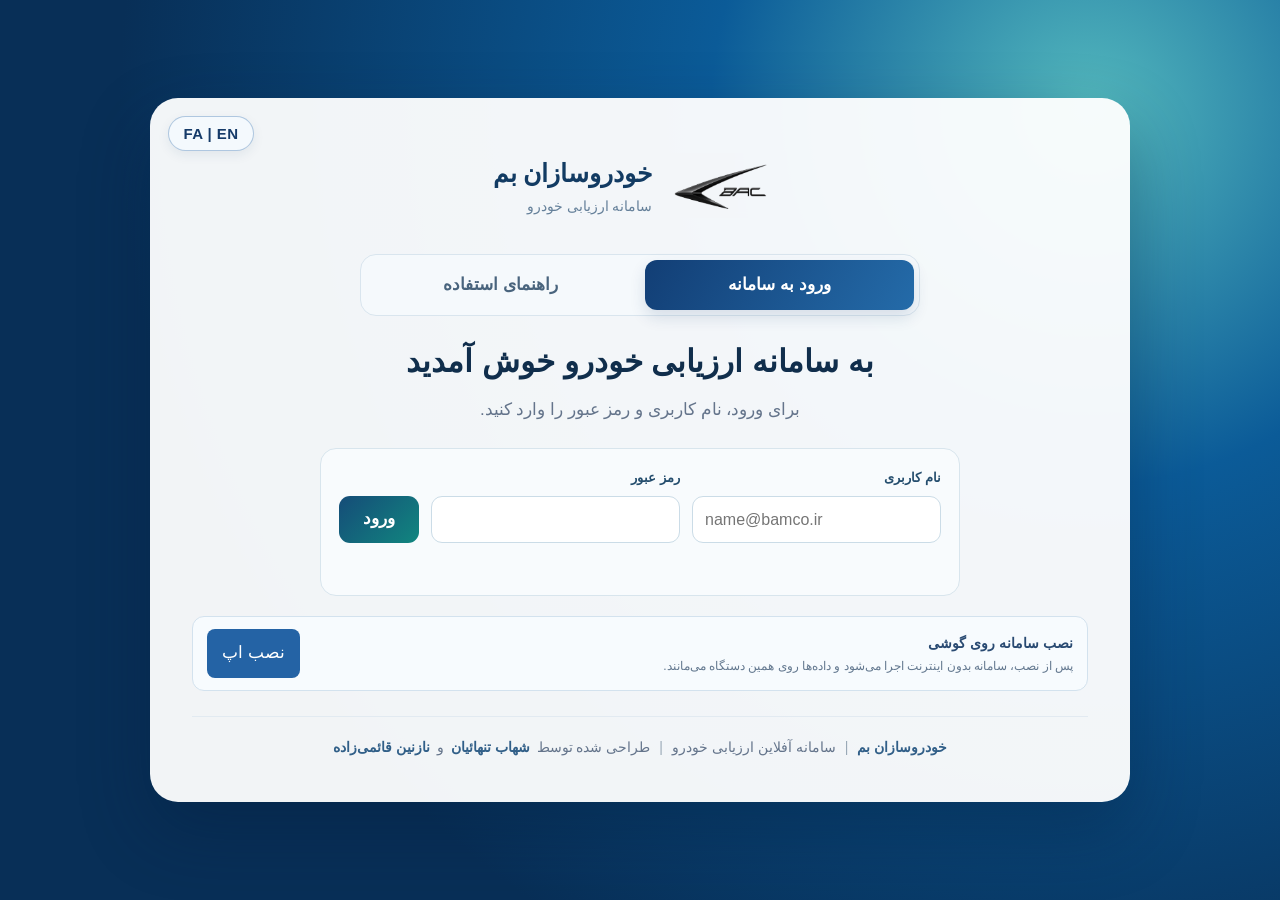
==== commit d0abaaef: "Add files via upload" ====
--- a/index.html
+++ b/index.html
@@ -20,7 +20,7 @@
 <section aria-label="ورود به سامانه" class="entryScreen" data-i18n-aria="entryAria" id="entryScreen">
 <div class="entryCard">
 <button aria-label="تغییر زبان" class="entryLanguageButton" id="entryLanguageButton" type="button">FA | EN</button>
-<div class="entryBrand"><img alt="لوگوی خودروسازان بم" data-i18n-alt="logoAlt" src="bamco-logo.png"/><div><strong data-i18n="brand">خودروسازان بم</strong><span data-i18n="entrySystem">سامانه ارزیابی خودرو</span></div></div>
+<div class="entryBrand"><img alt="لوگوی خودروسازان بم" data-i18n-alt="logoAlt" src="bamco-logo-mobile.png"/><div><strong data-i18n="brand">خودروسازان بم</strong><span data-i18n="entrySystem">سامانه ارزیابی خودرو</span></div></div>
 <div aria-label="بخش‌های صفحه ورود" class="entryTabs" role="tablist">
 <button aria-controls="entryLoginPanel" aria-selected="true" class="entryTabButton active" data-entry-tab="login" id="entryLoginTab" role="tab" type="button"><span class="guideFa">ورود به سامانه</span><span class="guideEn">Sign in</span></button>
 <button aria-controls="entryGuidePanel" aria-selected="false" class="entryTabButton" data-entry-tab="guide" id="entryGuideTab" role="tab" type="button"><span class="guideFa">راهنمای استفاده</span><span class="guideEn">User Guide</span></button>
@@ -130,6 +130,12 @@
 <article class="guideRoleTile expert"><strong>Expert</strong><p>Records expert information, assigns weights to the 15 main criteria, and records an expert final comment. Total weight must equal exactly 1.</p></article>
 <article class="guideRoleTile manager"><strong>Management</strong><p>Reviews the dashboard, controls active weights, grants revision permission, reviews revision history, compares vehicles, and exports management reports.</p></article>
 </div>
+<figure aria-label="Case workflow" class="guideFlow">
+<div class="guideFlowNode"><b>Sign in and select role</b><small>Based on account permissions</small></div><div class="guideFlowArrow">→</div>
+<div class="guideFlowBranch"><div class="guideFlowNode branch"><b>Evaluation</b><small>Scores, evidence, photos, and final comment</small></div><div class="guideFlowNode merge"><b>Expert weighting</b><small>15 criterion weights and expert comment</small></div></div><div class="guideFlowArrow">→</div>
+<div class="guideFlowNode final"><b>Management</b><small>Analysis, revision permission, comparison, and export</small></div><div class="guideFlowArrow">→</div>
+<div class="guideFlowNode"><b>Full backup</b><small>Restorable JSON</small></div>
+</figure>
 <div class="guideCallout"><strong>Switch Role:</strong> changes the view between roles available to the signed-in user without deleting case data. “Start New Assessment” is available only in the Evaluator panel and is used to create a new vehicle case.</div>
 </section>
 <section class="guideSection" id="guide-en-evaluator">
@@ -192,7 +198,7 @@
 </section>
 <div hidden="" id="appShell">
 <header class="topbar">
-<div class="brand"><img alt="لوگوی خودروسازان بم" src="bamco-logo.png"/><div><strong data-i18n="brand">خودروسازان بم</strong><small data-i18n="brandSub">سامانه ارزیابی توصیفی خودروهای سواری</small></div></div>
+<div class="brand"><img alt="لوگوی خودروسازان بم" src="bamco-logo-mobile.png"/><div><strong data-i18n="brand">خودروسازان بم</strong><small data-i18n="brandSub">سامانه ارزیابی توصیفی خودروهای سواری</small></div></div>
 <div class="headerActions">
 <section class="actionCard"><button class="secondary" id="backupButton" type="button">پشتیبان‌گیری کل پرونده</button><button class="excelButton" data-i18n="exportExcel" id="excelButton" type="button">خروجی اکسل</button><label class="button"><span data-i18n="load">باز کردن پرونده</span><input accept="application/json" hidden="" id="loadInput" type="file"/></label><button class="managerOnly excelButton" id="managerExcelButton" type="button">خروجی اکسل داشبورد</button><button class="evaluatorOnly finalizeButton" id="finalizeAssessmentButton" type="button">تأیید نهایی و قفل پرونده</button><button class="managerOnly unlockButton" hidden="" id="unlockAssessmentButton" type="button">بازگشایی برای ویرایش</button><button hidden="" id="printButton" type="button"></button><button class="evaluatorOnly" data-i18n="newAssessment" id="resetButton" type="button">شروع ارزیابی جدید</button><span class="expertHeaderActions" hidden="" id="expertHeaderActions"><button class="expertReset" id="expertResetButton" type="button">بازنشانی وزن‌ها</button><button id="expertConfirmButton" type="button">تأیید نهایی</button><button class="expertExcel" disabled="" id="expertExcelButton" type="button">خروجی اکسل</button></span><button id="switchRoleButton" type="button">تغییر نقش</button></section>
 <button aria-label="تغییر زبان" class="languageButton" id="languageButton" type="button">EN</button>
@@ -267,7 +273,7 @@
 <link href="v26.css" rel="stylesheet"/>
 <link href="v29.css" rel="stylesheet"/>
 <link href="v32.css" rel="stylesheet"/>
-<link href="v37.css" rel="stylesheet"/><link href="v39.css" rel="stylesheet"/><link href="v40.css" rel="stylesheet"/><link href="v41.css" rel="stylesheet"/><link href="v42.css" rel="stylesheet"/><link href="v43.css" rel="stylesheet"/><link href="v44.css" rel="stylesheet"/><link href="v45.css" rel="stylesheet"/><link href="v46.css" rel="stylesheet"/><link href="v47.css" rel="stylesheet"/><link href="v48.css" rel="stylesheet"/><link href="v49.css" rel="stylesheet"/>
-<script src="data.js"></script><script src="vendor/exceljs.min.js"></script><script src="app.js"></script><script src="expert.js"></script><script src="manager.js"></script><script src="features.js"></script><script src="guide.js"></script><script src="v20.js"></script><script src="v21.js"></script><script src="v22.js"></script><script src="v23.js"></script><script src="v24.js"></script><script src="v26.js"></script><script src="v29.js"></script><script src="v30.js"></script><script src="v32.js"></script><script src="v40.js"></script><script src="v42.js"></script><script src="v45.js"></script><script src="v46.js"></script><script src="v48.js"></script><script src="v49.js"></script>
-<script src="mobile.js"></script></body>
+<link href="v37.css" rel="stylesheet"/><link href="v39.css" rel="stylesheet"/><link href="v40.css" rel="stylesheet"/><link href="v41.css" rel="stylesheet"/><link href="v42.css" rel="stylesheet"/><link href="v43.css" rel="stylesheet"/><link href="v44.css" rel="stylesheet"/><link href="v45.css" rel="stylesheet"/><link href="v46.css" rel="stylesheet"/><link href="v47.css" rel="stylesheet"/><link href="v48.css" rel="stylesheet"/><link href="v49.css" rel="stylesheet"/><link href="v53-mobile.css" rel="stylesheet"/><link href="v54-mobile.css" rel="stylesheet"/>
+<script src="data.js"></script><script src="vendor/exceljs.min.js"></script><script src="mobile-save.js"></script><script src="app.js"></script><script src="expert.js"></script><script src="manager.js"></script><script src="features.js"></script><script src="guide.js"></script><script src="v20.js"></script><script src="v21.js"></script><script src="v22.js"></script><script src="v23.js"></script><script src="v24.js"></script><script src="v26.js"></script><script src="v29.js"></script><script src="v30.js"></script><script src="v32.js"></script><script src="v40.js"></script><script src="v42.js"></script><script src="v45.js"></script><script src="v46.js"></script><script src="v48.js"></script><script src="v49.js"></script>
+<script src="mobile.js"></script><script src="v53-mobile.js"></script><script src="v54-mobile.js"></script></body>
 </html>
--- a/mobile.css
+++ b/mobile.css
@@ -30,3 +30,33 @@
   .revisionEntry{word-break:break-word}.guideQuickNav{overflow-x:auto!important;flex-wrap:nowrap!important;-webkit-overflow-scrolling:touch}.guideQuickNav a{white-space:nowrap}
 }
 @media(max-width:420px){.hero{padding:14px!important}.hero h1{font-size:21px!important}.mainHead{align-items:flex-start!important;flex-wrap:wrap!important}.mainScore{margin-inline-start:0!important}.classificationRow{grid-template-columns:1fr!important}}
+
+/* v52: dedicated, tabbed Management page for phone/tablet layouts. */
+.mobileManagerPage{display:block;min-width:0}.mobileManagerPage[hidden]{display:none!important}
+.mobileManagerHeader{display:grid;gap:12px;margin:0 0 12px;padding:14px;border:1px solid #d6e4ef;border-radius:18px;background:#fff}
+.mobileManagerHeaderTop{display:grid;grid-template-columns:auto minmax(0,1fr) auto;align-items:center;gap:10px}
+.mobileManagerTitleWrap{display:grid;gap:2px;min-width:0}.mobileManagerTitleWrap strong{font-size:19px;color:#173b62}.mobileManagerTitleWrap span{font-size:12px;line-height:1.55;color:#6a7f93}
+.mobileManagerBack,.mobileManagerLanguage{min-height:44px;white-space:nowrap}.mobileManagerLanguage{min-width:52px}
+.mobileManagerActions{display:grid;grid-template-columns:repeat(5,minmax(0,1fr));gap:8px}.mobileManagerActions button{min-height:44px;padding:8px 10px;font-size:13px}.mobileManagerActions button[hidden]{display:none!important}
+.mobileManagerAuthorize{border-color:#d9a0a5!important;color:#9f2f38!important;background:#fff3f4!important}
+.mobileManagerTabs{position:sticky;top:0;z-index:60;display:grid;grid-template-columns:repeat(4,minmax(0,1fr));gap:6px;margin:0 0 12px;padding:7px;border:1px solid #d6e4ef;border-radius:15px;background:#f7fbfecc;backdrop-filter:blur(12px)}
+.mobileManagerTabs button{min-height:46px;border:0;border-radius:10px;background:transparent;color:#54708b;font-weight:700;line-height:1.25;padding:7px 8px}.mobileManagerTabs button.active{background:#173f6a;color:#fff;box-shadow:0 5px 14px #173f6a22}
+.mobileManagerPanels,.mobileManagerPanel{display:grid;gap:12px;min-width:0}.mobileManagerPanel[hidden]{display:none!important}.mobileManagerPanel>.managerOnly,.mobileManagerPanel>.card,.mobileManagerPanel>.dashboard{margin:0!important;min-width:0}
+
+@media(max-width:900px){
+  body.mobileManagerActive .topbar{display:none!important}
+  body.mobileManagerActive #appShell>main{padding-top:max(12px,env(safe-area-inset-top))!important;padding-bottom:calc(18px + env(safe-area-inset-bottom))!important}
+  body.mobileManagerActive .appFooter{display:none!important}
+  .mobileManagerHeader{border-radius:14px;padding:12px}
+  .mobileManagerActions{display:flex;overflow-x:auto;gap:8px;padding-bottom:2px;scrollbar-width:none;-webkit-overflow-scrolling:touch}.mobileManagerActions::-webkit-scrollbar{display:none}.mobileManagerActions button{flex:0 0 auto;min-width:132px}
+  .mobileManagerTabs{top:max(6px,env(safe-area-inset-top));overflow-x:auto;display:flex;scrollbar-width:none;-webkit-overflow-scrolling:touch}.mobileManagerTabs::-webkit-scrollbar{display:none}.mobileManagerTabs button{flex:0 0 auto;min-width:112px}
+  .mobileManagerPanel .managerHero{grid-template-columns:1fr!important;gap:12px!important}.mobileManagerPanel .managerIdentity{grid-template-columns:1fr 1fr!important}.mobileManagerPanel .managerHeadline{justify-content:space-between!important}
+  .mobileManagerPanel .dashboard{grid-template-columns:1fr!important}.mobileManagerPanel .analyticsGrid{grid-template-columns:1fr!important}.mobileManagerPanel .strengthWeaknessGrid,.mobileManagerPanel .managerReviewCommentsGrid{grid-template-columns:1fr!important}
+  .mobileManagerPanel .classificationRow{grid-template-columns:minmax(82px,.5fr) minmax(120px,.8fr) minmax(0,1.5fr)!important}
+  .mobileManagerPanel .multiRadarGrid{grid-template-columns:1fr!important}.mobileManagerPanel .comparisonScoreGrid{grid-template-columns:1fr!important}
+}
+@media(max-width:520px){
+  .mobileManagerHeaderTop{grid-template-columns:auto minmax(0,1fr) auto}.mobileManagerTitleWrap strong{font-size:17px}.mobileManagerTitleWrap span{font-size:11px}
+  .mobileManagerPanel .managerIdentity{grid-template-columns:1fr!important}.mobileManagerPanel .classificationRow{grid-template-columns:1fr!important}.mobileManagerPanel .classificationRow p{margin-top:0!important}
+  .mobileManagerPanel .summary .sectionTitle{gap:8px!important}.mobileManagerPanel .summaryScore{width:100%!important}
+}
--- a/v53-mobile.css
+++ b/v53-mobile.css
@@ -0,0 +1,183 @@
+/* v53 mobile stability layer — loaded last on purpose. */
+
+/* Respect the native hidden attribute. Older phone styles forced some hidden
+   screens back to display:block/grid, which caused the login screen and app
+   panels to appear at the same time. */
+html body [hidden]{display:none!important}
+
+@media(max-width:900px){
+  /* One screen at a time on phone/tablet. */
+  #entryScreen[hidden],#appShell[hidden]{display:none!important}
+  body.mobileAppActive #entryScreen{display:none!important}
+  body:not(.mobileAppActive) #appShell{display:none!important}
+
+  /* Management is a genuinely isolated view: nothing from the ordinary main
+     document is allowed to render below the dedicated management page. */
+  body.mobileManagerActive #appShell>main>:not(#mobileManagerPage){display:none!important}
+  body.mobileManagerActive #mobileManagerPage{display:block!important}
+  body.mobileManagerActive .appFooter{display:none!important}
+
+  /* Compact role header for Evaluator / Expert. Old responsive rules turned
+     every control into full-width rows; this keeps actions in one scrollable
+     toolbar instead. */
+  body:not(.mobileManagerActive) .topbar{
+    display:grid!important;
+    grid-template-columns:minmax(0,1fr)!important;
+    align-items:stretch!important;
+    gap:8px!important;
+    padding:calc(9px + env(safe-area-inset-top)) max(11px,env(safe-area-inset-right)) 9px max(11px,env(safe-area-inset-left))!important;
+    min-height:0!important;
+  }
+  body:not(.mobileManagerActive) .topbar .brand{
+    width:100%!important;
+    min-width:0!important;
+    display:flex!important;
+    align-items:center!important;
+    justify-content:flex-start!important;
+    gap:10px!important;
+  }
+  body:not(.mobileManagerActive) .topbar .brand img{
+    display:block!important;
+    width:86px!important;
+    height:54px!important;
+    flex:0 0 86px!important;
+    object-fit:contain!important;
+    object-position:center!important;
+    padding:0!important;
+    border:1px solid #ffffff55!important;
+    border-radius:10px!important;
+    background:#050505!important;
+    box-shadow:none!important;
+  }
+  body:not(.mobileManagerActive) .topbar .brand>div{min-width:0!important}
+  body:not(.mobileManagerActive) .topbar .brand strong{
+    display:block!important;
+    font-size:19px!important;
+    line-height:1.3!important;
+    white-space:normal!important;
+  }
+  body:not(.mobileManagerActive) .topbar .brand small{
+    display:block!important;
+    margin-top:2px!important;
+    font-size:12px!important;
+    line-height:1.35!important;
+    white-space:normal!important;
+  }
+  body:not(.mobileManagerActive) .headerActions{
+    width:100%!important;
+    min-width:0!important;
+    display:grid!important;
+    grid-template-columns:minmax(0,1fr) 48px!important;
+    align-items:center!important;
+    gap:7px!important;
+  }
+  body:not(.mobileManagerActive) .headerActions .actionCard{
+    width:100%!important;
+    min-width:0!important;
+    display:flex!important;
+    flex-flow:row nowrap!important;
+    justify-content:flex-start!important;
+    align-items:center!important;
+    gap:7px!important;
+    margin:0!important;
+    padding:0 0 3px!important;
+    overflow-x:auto!important;
+    overflow-y:hidden!important;
+    -webkit-overflow-scrolling:touch!important;
+    scrollbar-width:none!important;
+  }
+  body:not(.mobileManagerActive) .headerActions .actionCard::-webkit-scrollbar{display:none!important}
+  body:not(.mobileManagerActive) .headerActions .actionCard:before{display:none!important}
+  body:not(.mobileManagerActive) .headerActions .actionCard>button,
+  body:not(.mobileManagerActive) .headerActions .actionCard>.button,
+  body:not(.mobileManagerActive) .headerActions .expertHeaderActions,
+  body:not(.mobileManagerActive) .headerActions .expertHeaderActions>button{
+    flex:0 0 auto!important;
+    width:auto!important;
+    min-width:max-content!important;
+    max-width:none!important;
+    min-height:42px!important;
+    white-space:nowrap!important;
+  }
+  body:not(.mobileManagerActive) .headerActions .expertHeaderActions:not([hidden]){
+    display:flex!important;
+    flex-flow:row nowrap!important;
+    align-items:center!important;
+    gap:7px!important;
+  }
+  body:not(.mobileManagerActive) .headerActions .languageButton{
+    grid-column:2!important;
+    width:48px!important;
+    min-width:48px!important;
+    min-height:42px!important;
+    padding-inline:6px!important;
+  }
+
+  /* Login logo: the supplied artwork has a dark background. Do not place it
+     on the old white image tile, otherwise it looks like a blank box on iOS. */
+  #entryScreen .entryBrand img{
+    display:block!important;
+    width:138px!important;
+    height:82px!important;
+    max-width:138px!important;
+    max-height:82px!important;
+    padding:0!important;
+    border:1px solid #d8e2e9!important;
+    border-radius:12px!important;
+    background:#050505!important;
+    object-fit:contain!important;
+    object-position:center!important;
+    box-shadow:none!important;
+  }
+
+  /* Dedicated management page. */
+  .mobileManagerPage{width:100%!important;min-width:0!important}
+  .mobileManagerHeader{
+    margin-top:0!important;
+    border-radius:14px!important;
+    box-shadow:none!important;
+  }
+  .mobileManagerHeaderTop{
+    grid-template-columns:auto minmax(0,1fr) auto!important;
+  }
+  .mobileManagerActions{
+    display:flex!important;
+    flex-flow:row nowrap!important;
+    overflow-x:auto!important;
+    overflow-y:hidden!important;
+    gap:7px!important;
+    padding-bottom:3px!important;
+    -webkit-overflow-scrolling:touch!important;
+    scrollbar-width:none!important;
+  }
+  .mobileManagerActions::-webkit-scrollbar{display:none!important}
+  .mobileManagerActions button{
+    flex:0 0 auto!important;
+    width:auto!important;
+    min-width:max-content!important;
+    min-height:42px!important;
+    white-space:nowrap!important;
+  }
+  .mobileManagerTabs{
+    display:flex!important;
+    flex-flow:row nowrap!important;
+    overflow-x:auto!important;
+    gap:6px!important;
+    -webkit-overflow-scrolling:touch!important;
+    scrollbar-width:none!important;
+  }
+  .mobileManagerTabs::-webkit-scrollbar{display:none!important}
+  .mobileManagerTabs button{flex:0 0 auto!important;min-width:max-content!important;padding-inline:14px!important}
+  .mobileManagerPanel{min-width:0!important;width:100%!important}
+}
+
+@media(max-width:430px){
+  body:not(.mobileManagerActive) .topbar .brand img{width:76px!important;height:48px!important;flex-basis:76px!important}
+  body:not(.mobileManagerActive) .topbar .brand strong{font-size:17px!important}
+  body:not(.mobileManagerActive) .topbar .brand small{font-size:11px!important}
+  #entryScreen .entryBrand img{width:126px!important;height:76px!important}
+}
+@media(max-width:900px){
+  .mobileRoleLabel{display:block;margin-top:2px;color:#d8eaff;font-size:11px;font-weight:700;line-height:1.25}
+  body.mobileManagerActive .mobileRoleLabel{display:none!important}
+}
--- a/v54-mobile.css
+++ b/v54-mobile.css
@@ -0,0 +1,164 @@
+/* v54 mobile polish — final override layer */
+html body [hidden]{display:none!important}
+
+@media(max-width:900px){
+  /* The same real application header is used for Evaluator, Expert and Management. */
+  body .topbar,
+  body.mobileManagerActive .topbar{
+    display:grid!important;
+    grid-template-columns:minmax(0,1fr)!important;
+    gap:9px!important;
+    min-height:0!important;
+    padding:calc(9px + env(safe-area-inset-top)) max(11px,env(safe-area-inset-right)) 10px max(11px,env(safe-area-inset-left))!important;
+    background:linear-gradient(110deg,#082f57,#0b5b98 58%,#087f8c)!important;
+  }
+  body .topbar .brand,
+  body.mobileManagerActive .topbar .brand{
+    width:100%!important;
+    min-width:0!important;
+    display:flex!important;
+    align-items:center!important;
+    gap:12px!important;
+    padding:9px 12px!important;
+    border-radius:14px!important;
+    background:#f1f5f8!important;
+    border:1px solid #d7e2e9!important;
+    color:#153f68!important;
+  }
+  body .topbar .brand img,
+  body.mobileManagerActive .topbar .brand img{
+    width:112px!important;
+    height:58px!important;
+    flex:0 0 112px!important;
+    object-fit:contain!important;
+    object-position:center!important;
+    padding:0!important;
+    border:0!important;
+    border-radius:0!important;
+    background:transparent!important;
+    box-shadow:none!important;
+  }
+  body .topbar .brand>div{min-width:0!important}
+  body .topbar .brand strong{display:block!important;color:#153f68!important;font-size:19px!important;line-height:1.35!important}
+  body .topbar .brand small{display:block!important;color:#647f99!important;font-size:12px!important;line-height:1.45!important;margin-top:1px!important}
+  body .topbar .mobileRoleLabel{color:#496c8b!important;font-size:11px!important}
+
+  body .topbar .headerActions,
+  body.mobileManagerActive .topbar .headerActions{
+    display:block!important;
+    width:100%!important;
+    min-width:0!important;
+  }
+  body .topbar .actionCard,
+  body.mobileManagerActive .topbar .actionCard{
+    display:flex!important;
+    flex-flow:row nowrap!important;
+    align-items:center!important;
+    justify-content:flex-start!important;
+    gap:7px!important;
+    width:100%!important;
+    min-width:0!important;
+    margin:0!important;
+    padding:0 0 3px!important;
+    overflow-x:auto!important;
+    overflow-y:hidden!important;
+    -webkit-overflow-scrolling:touch!important;
+    scrollbar-width:none!important;
+  }
+  body .topbar .actionCard::-webkit-scrollbar{display:none!important}
+  body .topbar .actionCard:before{display:none!important}
+  body .topbar .actionCard>button,
+  body .topbar .actionCard>.button,
+  body .topbar .actionCard>.languageButton,
+  body .topbar .expertHeaderActions,
+  body .topbar .expertHeaderActions>button{
+    flex:0 0 auto!important;
+    width:auto!important;
+    min-width:max-content!important;
+    max-width:none!important;
+    min-height:42px!important;
+    white-space:nowrap!important;
+  }
+  body .topbar .languageButton{
+    padding:10px 15px!important;
+    border-radius:8px!important;
+    font-size:15px!important;
+  }
+  body .topbar .expertHeaderActions:not([hidden]){display:flex!important;gap:7px!important;align-items:center!important}
+
+  /* Keep Management isolated as a separate screen, but not split into four tabs. */
+  body.mobileManagerActive #appShell>main>:not(#mobileManagerPage){display:none!important}
+  body.mobileManagerActive #mobileManagerPage{display:block!important}
+  body.mobileManagerActive .appFooter{display:none!important}
+  #mobileManagerPage .mobileManagerHeader{display:none!important}
+  #mobileManagerPage .mobileManagerTabs{display:none!important}
+  .mobileManagerContent{display:grid!important;gap:14px!important;min-width:0!important;width:100%!important}
+  .mobileManagerContent>*{min-width:0!important;margin:0!important}
+  body.mobileManagerActive #appShell>main{
+    padding-top:12px!important;
+    padding-bottom:calc(20px + env(safe-area-inset-bottom))!important;
+  }
+
+  /* Weighted performance is a readable horizontal chart on phone instead of 15 squeezed columns. */
+  #scoreChart{
+    height:auto!important;
+    min-height:0!important;
+    display:block!important;
+    overflow:visible!important;
+    padding:4px 0 0!important;
+    border:0!important;
+    background:transparent!important;
+  }
+  .mobileWeightedList{display:grid;gap:11px;width:100%;min-width:0}
+  .mobileWeightedRow{display:grid;gap:6px;min-width:0}
+  .mobileWeightedMeta{display:flex;align-items:center;justify-content:space-between;gap:12px;min-width:0}
+  .mobileWeightedMeta span{min-width:0;color:#244d70;font-weight:800;line-height:1.45;overflow-wrap:anywhere}
+  .mobileWeightedMeta b{flex:0 0 auto;color:#173e62;font:800 14px "Times New Roman",serif;direction:ltr;unicode-bidi:isolate}
+  .mobileWeightedTrack{height:14px;width:100%;overflow:hidden;border-radius:999px;background:#e7eef4;box-shadow:inset 0 0 0 1px #dbe5ed}
+  .mobileWeightedTrack i{display:block;height:100%;min-width:0;border-radius:999px;background:var(--mobile-bar);transition:width .3s ease}
+  .analyticsGrid{grid-template-columns:1fr!important;gap:14px!important;width:100%!important;min-width:0!important}
+  .analyticsGrid>.card{width:100%!important;min-width:0!important;overflow:hidden!important}
+  .analyticsGrid .chartCard .sectionTitle{margin-bottom:10px!important}
+
+  /* Radar stays large enough for labels; local scrolling prevents clipping. */
+  #radarChart,.comparisonManagerRadar.radarChart{
+    width:100%!important;
+    min-height:0!important;
+    display:block!important;
+    overflow-x:auto!important;
+    overflow-y:hidden!important;
+    -webkit-overflow-scrolling:touch!important;
+    padding-bottom:6px!important;
+  }
+  #radarChart svg,.comparisonManagerRadar.radarChart svg{
+    display:block!important;
+    width:680px!important;
+    max-width:none!important;
+    height:auto!important;
+    margin:0 auto!important;
+    overflow:visible!important;
+  }
+  .radarChartCard{overflow:hidden!important}
+
+  /* Login and topbar logo use the same light-background BAC artwork. */
+  #entryScreen .entryBrand img{
+    width:118px!important;
+    height:62px!important;
+    max-width:118px!important;
+    max-height:62px!important;
+    padding:0!important;
+    border:0!important;
+    border-radius:0!important;
+    background:transparent!important;
+    object-fit:contain!important;
+    box-shadow:none!important;
+  }
+}
+
+@media(max-width:430px){
+  body .topbar .brand img{width:100px!important;height:54px!important;flex-basis:100px!important}
+  body .topbar .brand strong{font-size:17px!important}
+  body .topbar .brand small{font-size:11px!important}
+  #radarChart svg,.comparisonManagerRadar.radarChart svg{width:640px!important}
+}
+@media(max-width:900px){body.mobileManagerActive .mobileRoleLabel{display:block!important}}
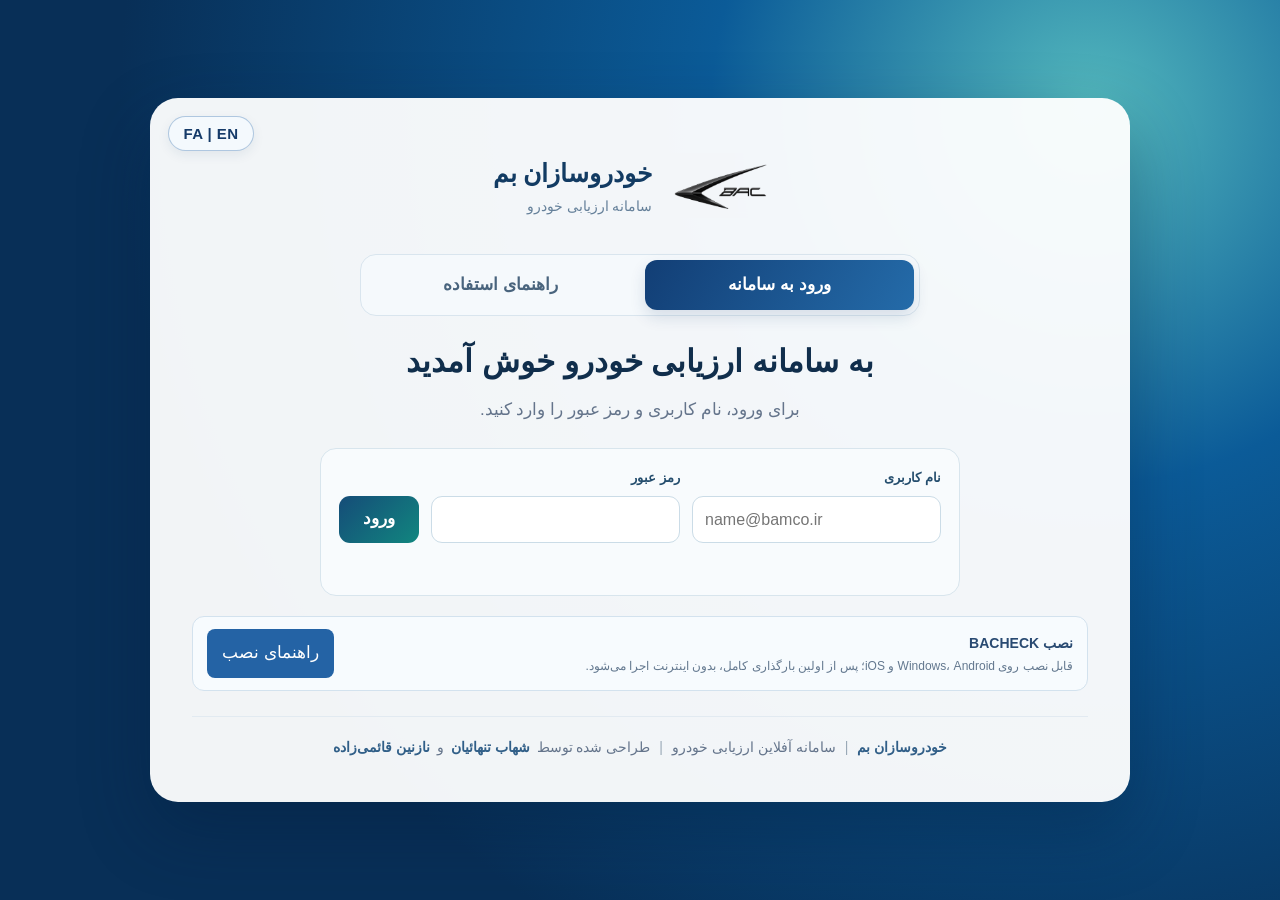
==== commit eebc7c70: "Add files via upload" ====
--- a/index.html
+++ b/index.html
@@ -4,8 +4,8 @@
 <head>
 <meta charset="utf-8"/>
 <meta content="width=device-width,initial-scale=1,viewport-fit=cover" name="viewport"/>
-<meta content="#163b69" name="theme-color"/>
-<title>سامانه ارزیابی خودرو | Vehicle Assessment System</title>
+<meta content="#062846" name="theme-color"/>
+<title>BACHECK | BAMCO Vehicle Assessment</title>
 <link href="styles.css" rel="stylesheet"/>
 <link href="executive.css" rel="stylesheet"/>
 <link href="refinement.css" rel="stylesheet"/>
@@ -15,7 +15,7 @@
 <link href="manager-icon-fix.css" rel="stylesheet"/>
 <link href="v14.css" rel="stylesheet"/>
 <link href="guide.css" rel="stylesheet"/>
-<meta content="yes" name="mobile-web-app-capable"/><meta content="yes" name="apple-mobile-web-app-capable"/><meta content="default" name="apple-mobile-web-app-status-bar-style"/><meta content="BAMCO Assessment" name="apple-mobile-web-app-title"/><link href="manifest.webmanifest" rel="manifest"/><link href="icons/apple-touch-icon.png" rel="apple-touch-icon"/><link href="mobile.css" rel="stylesheet"/></head>
+<meta content="yes" name="mobile-web-app-capable"/><meta content="yes" name="apple-mobile-web-app-capable"/><meta content="default" name="apple-mobile-web-app-status-bar-style"/><meta content="BACHECK" name="apple-mobile-web-app-title"/><meta content="BACHECK" name="application-name"/><link href="manifest.webmanifest" rel="manifest"/><link href="icons/icon-192.png" rel="icon" type="image/png"/><link href="icons/apple-touch-icon.png" rel="apple-touch-icon"/><link href="mobile.css" rel="stylesheet"/><link href="v57-universal.css" rel="stylesheet"/></head>
 <body>
 <section aria-label="ورود به سامانه" class="entryScreen" data-i18n-aria="entryAria" id="entryScreen">
 <div class="entryCard">
@@ -273,7 +273,7 @@
 <link href="v26.css" rel="stylesheet"/>
 <link href="v29.css" rel="stylesheet"/>
 <link href="v32.css" rel="stylesheet"/>
-<link href="v37.css" rel="stylesheet"/><link href="v39.css" rel="stylesheet"/><link href="v40.css" rel="stylesheet"/><link href="v41.css" rel="stylesheet"/><link href="v42.css" rel="stylesheet"/><link href="v43.css" rel="stylesheet"/><link href="v44.css" rel="stylesheet"/><link href="v45.css" rel="stylesheet"/><link href="v46.css" rel="stylesheet"/><link href="v47.css" rel="stylesheet"/><link href="v48.css" rel="stylesheet"/><link href="v49.css" rel="stylesheet"/><link href="v53-mobile.css" rel="stylesheet"/><link href="v54-mobile.css" rel="stylesheet"/>
-<script src="data.js"></script><script src="vendor/exceljs.min.js"></script><script src="mobile-save.js"></script><script src="app.js"></script><script src="expert.js"></script><script src="manager.js"></script><script src="features.js"></script><script src="guide.js"></script><script src="v20.js"></script><script src="v21.js"></script><script src="v22.js"></script><script src="v23.js"></script><script src="v24.js"></script><script src="v26.js"></script><script src="v29.js"></script><script src="v30.js"></script><script src="v32.js"></script><script src="v40.js"></script><script src="v42.js"></script><script src="v45.js"></script><script src="v46.js"></script><script src="v48.js"></script><script src="v49.js"></script>
-<script src="mobile.js"></script><script src="v53-mobile.js"></script><script src="v54-mobile.js"></script></body>
+<link href="v37.css" rel="stylesheet"/><link href="v39.css" rel="stylesheet"/><link href="v40.css" rel="stylesheet"/><link href="v41.css" rel="stylesheet"/><link href="v42.css" rel="stylesheet"/><link href="v43.css" rel="stylesheet"/><link href="v44.css" rel="stylesheet"/><link href="v45.css" rel="stylesheet"/><link href="v46.css" rel="stylesheet"/><link href="v47.css" rel="stylesheet"/><link href="v48.css" rel="stylesheet"/><link href="v49.css" rel="stylesheet"/><link href="v53-mobile.css" rel="stylesheet"/><link href="v54-mobile.css" rel="stylesheet"/><link href="v56-mobile.css" rel="stylesheet"/>
+<script src="fresh-start.js"></script><script src="data.js"></script><script src="vendor/exceljs.min.js"></script><script src="mobile-save.js"></script><script src="app.js"></script><script src="expert.js"></script><script src="manager.js"></script><script src="features.js"></script><script src="guide.js"></script><script src="v20.js"></script><script src="v21.js"></script><script src="v22.js"></script><script src="v23.js"></script><script src="v24.js"></script><script src="v26.js"></script><script src="v29.js"></script><script src="v30.js"></script><script src="v32.js"></script><script src="v40.js"></script><script src="v42.js"></script><script src="v45.js"></script><script src="v46.js"></script><script src="v48.js"></script><script src="v49.js"></script>
+<script src="mobile.js"></script><script src="v53-mobile.js"></script><script src="v54-mobile.js"></script><script src="v56-mobile.js"></script><script src="v57-universal.js"></script></body>
 </html>
--- a/v57-universal.css
+++ b/v57-universal.css
@@ -0,0 +1,20 @@
+/* BACHECK v57 universal presentation layer. */
+html,body{min-height:100%}
+.bacheckRuntimeStatus{position:fixed;z-index:32000;left:50%;bottom:max(12px,env(safe-area-inset-bottom));transform:translateX(-50%);padding:7px 13px;border-radius:999px;background:#092c4b;color:#fff;font:700 12px/1.4 Tahoma,Arial,sans-serif;box-shadow:0 8px 24px #00152d38}.bacheckRuntimeStatus[hidden]{display:none!important}.bacheckRuntimeStatus.offline{background:#855d16}
+
+/* The visible BAMCO artwork must be identical on login and inside every role panel. */
+#entryScreen .entryBrand img,.topbar .brand img{object-fit:contain!important;object-position:center!important;background:transparent!important;border:0!important;box-shadow:none!important;padding:0!important}
+
+@media(max-width:900px){
+  #entryScreen .entryBrand img,.topbar .brand img{width:112px!important;height:58px!important;max-width:112px!important;max-height:58px!important;flex:0 0 112px!important}
+  .topbar .brand,#entryScreen .entryBrand{align-items:center!important}
+  .topbar .brand{background:#f1f5f8!important;color:#153f68!important}
+  .topbar .brand strong{color:#153f68!important}.topbar .brand small{color:#647f99!important}
+}
+@media(max-width:430px){#entryScreen .entryBrand img,.topbar .brand img{width:100px!important;height:52px!important;max-width:100px!important;max-height:52px!important;flex-basis:100px!important}}
+
+/* Desktop keeps the full dashboard proportions; mobile keeps the v54 mobile layout. */
+@media(min-width:901px){
+  .mobileWeightedList{display:none!important}
+  .topbar .brand img{width:104px!important;height:66px!important}
+}
--- a/v56-mobile.css
+++ b/v56-mobile.css
@@ -0,0 +1,28 @@
+/* v56 mobile refinements */
+@media(max-width:900px){
+  .entryIntro h1{
+    font-size:clamp(14px,4vw,17px)!important;
+    line-height:1.45!important;
+    white-space:nowrap!important;
+    overflow:hidden!important;
+    text-overflow:ellipsis!important;
+    margin-bottom:7px!important;
+    letter-spacing:-.15px!important;
+  }
+  body.english .entryIntro h1{font-size:clamp(13px,3.7vw,16px)!important;letter-spacing:-.2px!important}
+  .mobileInstallPlatformList{display:grid;gap:12px;margin:14px 0}
+  .mobileInstallPlatform{border:1px solid #d8e5ef;border-radius:14px;padding:13px 14px;background:#f8fbfd}
+  .mobileInstallPlatform h3{margin:0 0 8px;font-size:15px;color:#173b62;direction:ltr;text-align:left}
+  html[dir="rtl"] .mobileInstallPlatform h3{text-align:right}
+  .mobileInstallPlatform ol{margin:0;padding-inline-start:22px;display:grid;gap:6px;color:#526a82;font-size:13px;line-height:1.75}
+}
+.bamcoFileSaveModal{position:fixed;inset:0;z-index:30000;display:grid;place-items:center;padding:18px;background:#07192e99;backdrop-filter:blur(7px)}
+.bamcoFileSaveModal[hidden]{display:none!important}
+.bamcoFileSaveDialog{width:min(460px,100%);max-height:86vh;overflow:auto;background:#fff;border-radius:20px;padding:22px;box-shadow:0 24px 80px #07192e55;color:#173b62;text-align:center}
+.bamcoFileSaveDialog h2{margin:8px 0 7px;font-size:20px}.bamcoFileSaveDialog p{margin:0 auto 10px;max-width:390px;color:#5d7288;line-height:1.75;font-size:13px}
+.bamcoFileSaveName{display:block;margin:10px 0;padding:9px 11px;border-radius:10px;background:#f2f7fa;color:#244b70;font-size:12px;overflow-wrap:anywhere}
+.bamcoFileSaveSpinner{width:34px;height:34px;margin:0 auto 7px;border:4px solid #d8e6ef;border-top-color:#168c96;border-radius:50%;animation:bamcoSpin .8s linear infinite}.bamcoFileSaveSpinner[hidden]{display:none!important}
+@keyframes bamcoSpin{to{transform:rotate(360deg)}}
+.bamcoFileSaveActions{display:flex;gap:9px;justify-content:center;flex-wrap:wrap;margin:14px 0 8px}.bamcoFileSaveActions[hidden]{display:none!important}
+.bamcoFileSaveActions button,.bamcoFileSaveActions a,.bamcoFileSaveClose{min-height:44px;border-radius:11px;padding:10px 15px;font-weight:700;text-decoration:none;display:inline-flex;align-items:center;justify-content:center}
+.bamcoFileSaveActions button{background:#167f8f;color:#fff;border:1px solid #167f8f}.bamcoFileSaveActions a{background:#1c5b8f;color:#fff;border:1px solid #1c5b8f}.bamcoFileSaveClose{width:100%;margin-top:4px;background:#fff;color:#4d6479;border:1px solid #d2dee8}
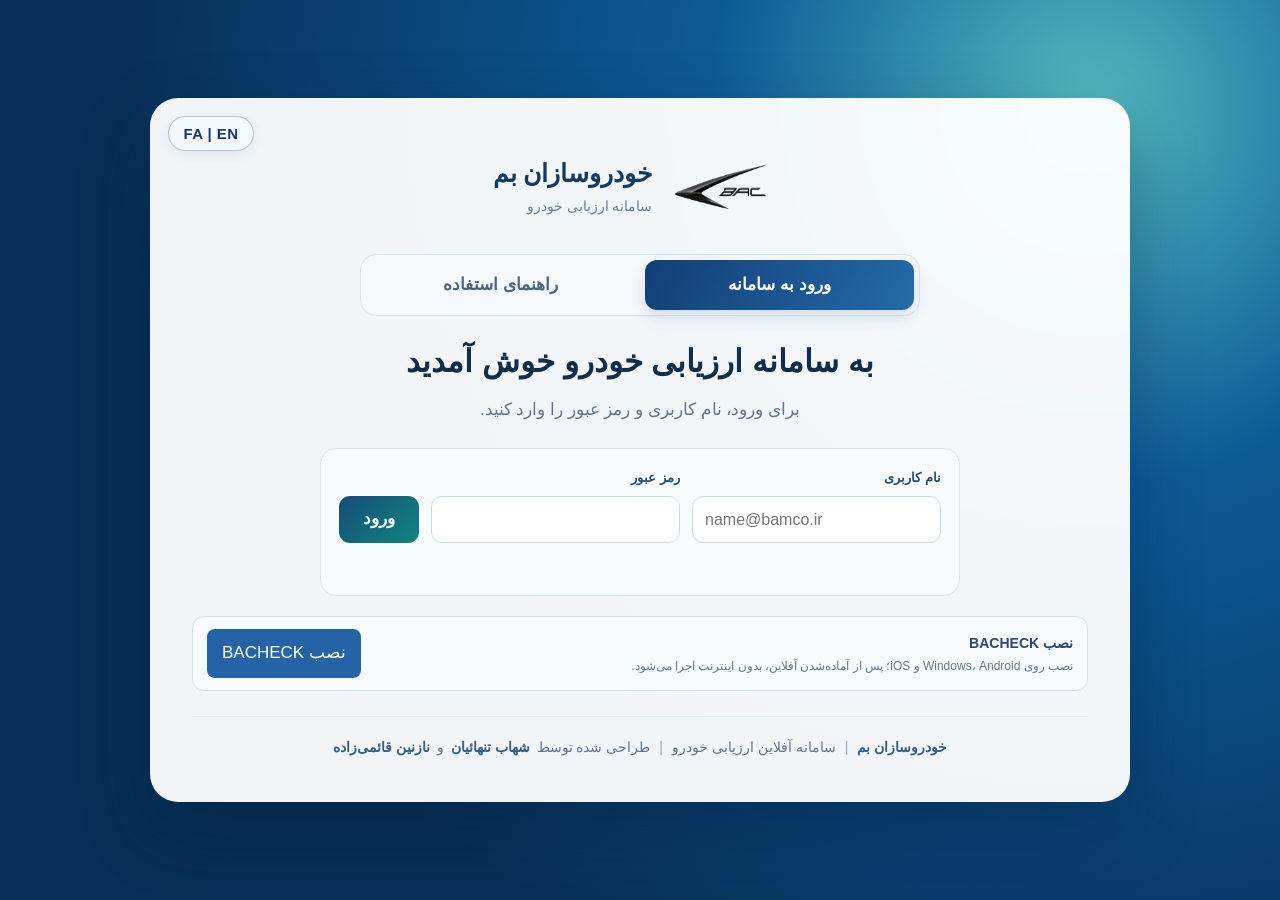
==== commit 079b0671: "Add files via upload" ====
--- a/index.html
+++ b/index.html
@@ -15,12 +15,12 @@
 <link href="manager-icon-fix.css" rel="stylesheet"/>
 <link href="v14.css" rel="stylesheet"/>
 <link href="guide.css" rel="stylesheet"/>
-<meta content="yes" name="mobile-web-app-capable"/><meta content="yes" name="apple-mobile-web-app-capable"/><meta content="default" name="apple-mobile-web-app-status-bar-style"/><meta content="BACHECK" name="apple-mobile-web-app-title"/><meta content="BACHECK" name="application-name"/><link href="manifest.webmanifest" rel="manifest"/><link href="icons/icon-192.png" rel="icon" type="image/png"/><link href="icons/apple-touch-icon.png" rel="apple-touch-icon"/><link href="mobile.css" rel="stylesheet"/><link href="v57-universal.css" rel="stylesheet"/></head>
+<meta content="yes" name="mobile-web-app-capable"/><meta content="yes" name="apple-mobile-web-app-capable"/><meta content="default" name="apple-mobile-web-app-status-bar-style"/><meta content="BACHECK" name="apple-mobile-web-app-title"/><meta content="BACHECK" name="application-name"/><link href="manifest.webmanifest" rel="manifest"/><link href="icons/bacheck-icon-192-v58.png" rel="icon" type="image/png"/><link href="icons/apple-touch-icon-v58.png" rel="apple-touch-icon"/><link href="mobile.css" rel="stylesheet"/></head>
 <body>
 <section aria-label="ورود به سامانه" class="entryScreen" data-i18n-aria="entryAria" id="entryScreen">
 <div class="entryCard">
 <button aria-label="تغییر زبان" class="entryLanguageButton" id="entryLanguageButton" type="button">FA | EN</button>
-<div class="entryBrand"><img alt="لوگوی خودروسازان بم" data-i18n-alt="logoAlt" src="bamco-logo-mobile.png"/><div><strong data-i18n="brand">خودروسازان بم</strong><span data-i18n="entrySystem">سامانه ارزیابی خودرو</span></div></div>
+<div class="entryBrand"><img alt="لوگوی خودروسازان بم" data-i18n-alt="logoAlt" src="bamco-header-logo-v58.png"/><div><strong data-i18n="brand">خودروسازان بم</strong><span data-i18n="entrySystem">سامانه ارزیابی خودرو</span></div></div>
 <div aria-label="بخش‌های صفحه ورود" class="entryTabs" role="tablist">
 <button aria-controls="entryLoginPanel" aria-selected="true" class="entryTabButton active" data-entry-tab="login" id="entryLoginTab" role="tab" type="button"><span class="guideFa">ورود به سامانه</span><span class="guideEn">Sign in</span></button>
 <button aria-controls="entryGuidePanel" aria-selected="false" class="entryTabButton" data-entry-tab="guide" id="entryGuideTab" role="tab" type="button"><span class="guideFa">راهنمای استفاده</span><span class="guideEn">User Guide</span></button>
@@ -198,7 +198,7 @@
 </section>
 <div hidden="" id="appShell">
 <header class="topbar">
-<div class="brand"><img alt="لوگوی خودروسازان بم" src="bamco-logo-mobile.png"/><div><strong data-i18n="brand">خودروسازان بم</strong><small data-i18n="brandSub">سامانه ارزیابی توصیفی خودروهای سواری</small></div></div>
+<div class="brand"><img alt="لوگوی خودروسازان بم" src="bamco-header-logo-v58.png"/><div><strong data-i18n="brand">خودروسازان بم</strong><small data-i18n="brandSub">سامانه ارزیابی توصیفی خودروهای سواری</small></div></div>
 <div class="headerActions">
 <section class="actionCard"><button class="secondary" id="backupButton" type="button">پشتیبان‌گیری کل پرونده</button><button class="excelButton" data-i18n="exportExcel" id="excelButton" type="button">خروجی اکسل</button><label class="button"><span data-i18n="load">باز کردن پرونده</span><input accept="application/json" hidden="" id="loadInput" type="file"/></label><button class="managerOnly excelButton" id="managerExcelButton" type="button">خروجی اکسل داشبورد</button><button class="evaluatorOnly finalizeButton" id="finalizeAssessmentButton" type="button">تأیید نهایی و قفل پرونده</button><button class="managerOnly unlockButton" hidden="" id="unlockAssessmentButton" type="button">بازگشایی برای ویرایش</button><button hidden="" id="printButton" type="button"></button><button class="evaluatorOnly" data-i18n="newAssessment" id="resetButton" type="button">شروع ارزیابی جدید</button><span class="expertHeaderActions" hidden="" id="expertHeaderActions"><button class="expertReset" id="expertResetButton" type="button">بازنشانی وزن‌ها</button><button id="expertConfirmButton" type="button">تأیید نهایی</button><button class="expertExcel" disabled="" id="expertExcelButton" type="button">خروجی اکسل</button></span><button id="switchRoleButton" type="button">تغییر نقش</button></section>
 <button aria-label="تغییر زبان" class="languageButton" id="languageButton" type="button">EN</button>
@@ -273,7 +273,7 @@
 <link href="v26.css" rel="stylesheet"/>
 <link href="v29.css" rel="stylesheet"/>
 <link href="v32.css" rel="stylesheet"/>
-<link href="v37.css" rel="stylesheet"/><link href="v39.css" rel="stylesheet"/><link href="v40.css" rel="stylesheet"/><link href="v41.css" rel="stylesheet"/><link href="v42.css" rel="stylesheet"/><link href="v43.css" rel="stylesheet"/><link href="v44.css" rel="stylesheet"/><link href="v45.css" rel="stylesheet"/><link href="v46.css" rel="stylesheet"/><link href="v47.css" rel="stylesheet"/><link href="v48.css" rel="stylesheet"/><link href="v49.css" rel="stylesheet"/><link href="v53-mobile.css" rel="stylesheet"/><link href="v54-mobile.css" rel="stylesheet"/><link href="v56-mobile.css" rel="stylesheet"/>
+<link href="v37.css" rel="stylesheet"/><link href="v39.css" rel="stylesheet"/><link href="v40.css" rel="stylesheet"/><link href="v41.css" rel="stylesheet"/><link href="v42.css" rel="stylesheet"/><link href="v43.css" rel="stylesheet"/><link href="v44.css" rel="stylesheet"/><link href="v45.css" rel="stylesheet"/><link href="v46.css" rel="stylesheet"/><link href="v47.css" rel="stylesheet"/><link href="v48.css" rel="stylesheet"/><link href="v49.css" rel="stylesheet"/><link href="v53-mobile.css" rel="stylesheet"/><link href="v54-mobile.css" rel="stylesheet"/><link href="v56-mobile.css" rel="stylesheet"/><link href="v58-universal.css" rel="stylesheet"/>
 <script src="fresh-start.js"></script><script src="data.js"></script><script src="vendor/exceljs.min.js"></script><script src="mobile-save.js"></script><script src="app.js"></script><script src="expert.js"></script><script src="manager.js"></script><script src="features.js"></script><script src="guide.js"></script><script src="v20.js"></script><script src="v21.js"></script><script src="v22.js"></script><script src="v23.js"></script><script src="v24.js"></script><script src="v26.js"></script><script src="v29.js"></script><script src="v30.js"></script><script src="v32.js"></script><script src="v40.js"></script><script src="v42.js"></script><script src="v45.js"></script><script src="v46.js"></script><script src="v48.js"></script><script src="v49.js"></script>
-<script src="mobile.js"></script><script src="v53-mobile.js"></script><script src="v54-mobile.js"></script><script src="v56-mobile.js"></script><script src="v57-universal.js"></script></body>
+<script src="mobile.js"></script><script src="v53-mobile.js"></script><script src="v54-mobile.js"></script><script src="v58-universal.js"></script></body>
 </html>
--- a/v58-universal.css
+++ b/v58-universal.css
@@ -0,0 +1,23 @@
+/* BACHECK v58 — final universal override. This file must load last. */
+html body [hidden]{display:none!important}
+#entryScreen .entryBrand img,.topbar .brand img{
+  object-fit:contain!important;object-position:center!important;background:transparent!important;border:0!important;border-radius:0!important;box-shadow:none!important;padding:0!important;filter:none!important;
+}
+.topbar .brand{box-shadow:none!important}
+@media(min-width:901px){
+  .topbar .brand{background:#f1f5f8!important;color:#153f68!important;border-radius:12px!important;padding:8px 12px!important;border:1px solid #d7e2e9!important}
+  .topbar .brand strong{color:#153f68!important}.topbar .brand small{color:#647f99!important}
+  .topbar .brand img{width:116px!important;height:62px!important}
+}
+@media(max-width:900px){
+  body .topbar .brand,body.mobileManagerActive .topbar .brand{background:#f1f5f8!important;border:1px solid #d7e2e9!important;box-shadow:none!important}
+  body .topbar .brand img,body.mobileManagerActive .topbar .brand img{width:112px!important;height:58px!important;flex:0 0 112px!important}
+  #entryScreen .entryBrand img{width:118px!important;height:62px!important;max-width:118px!important;max-height:62px!important}
+}
+@media(max-width:430px){body .topbar .brand img{width:100px!important;height:54px!important;flex-basis:100px!important}}
+
+.bacheckOfflineReadyV58{position:fixed;z-index:35000;left:50%;bottom:max(12px,env(safe-area-inset-bottom));transform:translateX(-50%);padding:7px 13px;border-radius:999px;background:#6f5015;color:white;font:700 12px/1.4 Tahoma,Arial,sans-serif;box-shadow:0 8px 24px #00152d38}.bacheckOfflineReadyV58[hidden]{display:none!important}
+
+.bacheckFileDialogV58{position:fixed;inset:0;z-index:50000;display:grid;place-items:center;padding:18px;background:#06172bb3;backdrop-filter:blur(5px)}
+.bacheckFileDialogV58[hidden]{display:none!important}.bacheckFileDialogCard{width:min(520px,100%);max-height:85vh;overflow:auto;background:#fff;border-radius:20px;padding:22px;color:#173b62;box-shadow:0 25px 80px #0005}.bacheckFileDialogCard h2{margin:0 0 8px;font-size:20px}.bacheckFileDialogCard p{margin:0 0 12px;line-height:1.8;color:#5e7389}.bacheckFileDialogCard>strong{display:block;direction:ltr;text-align:left;word-break:break-all;padding:10px 12px;border-radius:10px;background:#f3f7fa;color:#234a70;font-family:Arial,sans-serif}.bacheckFileActionsV58{display:flex;gap:8px;flex-wrap:wrap;margin:16px 0}.bacheckFileActionsV58 button,.bacheckFileActionsV58 a,.bacheckCloseV58{display:inline-flex;align-items:center;justify-content:center;min-height:44px;padding:10px 14px;border-radius:10px;text-decoration:none;font-weight:700}.bacheckFileActionsV58 a{background:#2463a5;color:#fff}.bacheckFileActionsV58 a#bacheckOpenV58{background:#eef3f8;color:#27445e;border:1px solid #d6e1e9}.bacheckCloseV58{width:100%}
+@media(max-width:560px){.bacheckFileActionsV58{display:grid;grid-template-columns:1fr}.bacheckFileActionsV58>*{width:100%}}
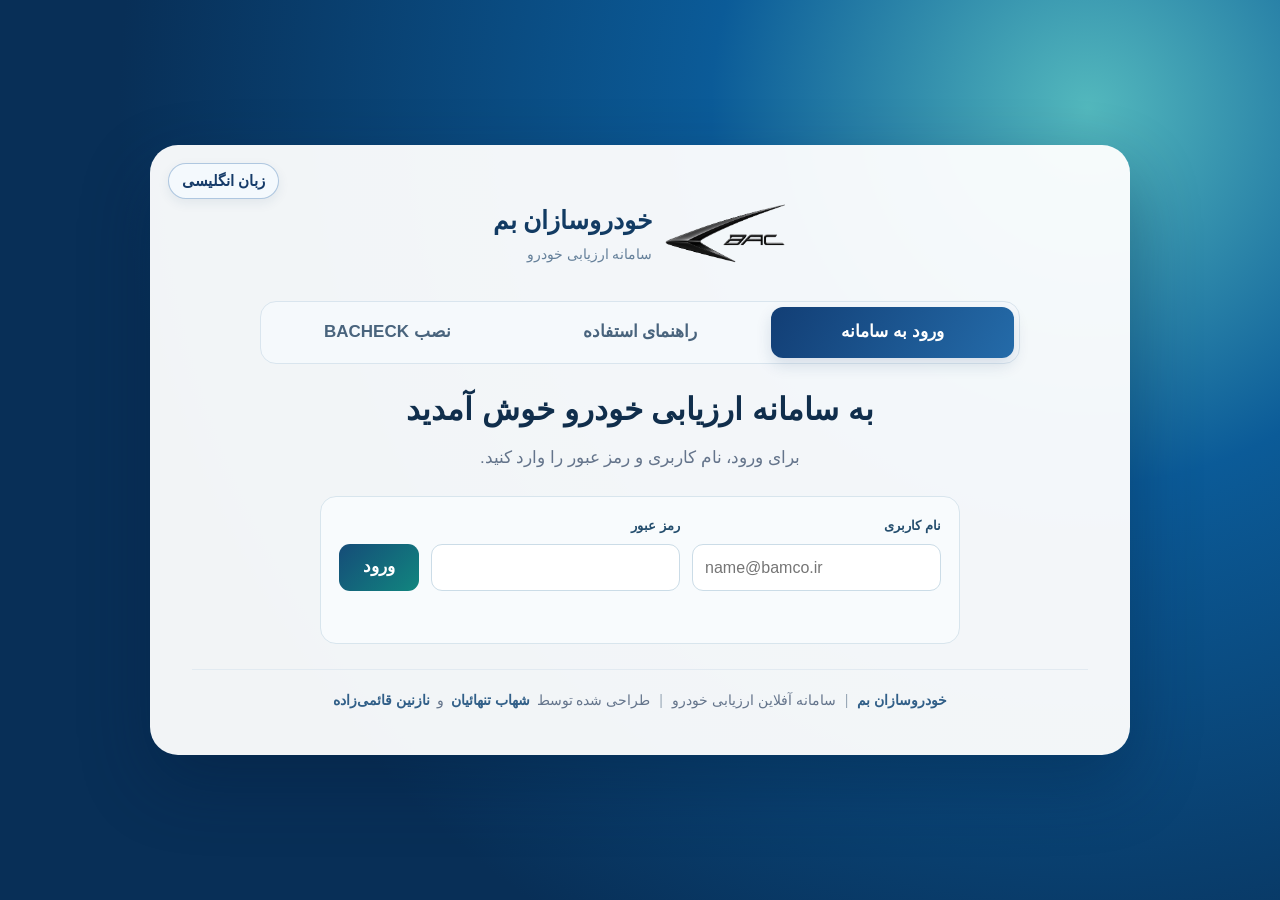
==== commit b855725c: "Add files via upload" ====
--- a/index.html
+++ b/index.html
@@ -3,9 +3,18 @@
 <html dir="rtl" lang="fa">
 <head>
 <meta charset="utf-8"/>
-<meta content="width=device-width,initial-scale=1,viewport-fit=cover" name="viewport"/>
-<meta content="#062846" name="theme-color"/>
-<title>BACHECK | BAMCO Vehicle Assessment</title>
+<meta content="width=device-width,initial-scale=1" name="viewport"/>
+<meta content="#0b5b98" name="theme-color"/>
+<meta content="#06192c" name="msapplication-TileColor"/>
+<meta content="yes" name="mobile-web-app-capable"/>
+<meta content="yes" name="apple-mobile-web-app-capable"/>
+<meta content="default" name="apple-mobile-web-app-status-bar-style"/>
+<meta content="BACHECK" name="apple-mobile-web-app-title"/>
+<meta content="BACHECK" name="application-name"/>
+<title>BACHECK</title>
+<link href="manifest.webmanifest" rel="manifest"/>
+<link href="icons/bacheck-180.png" rel="apple-touch-icon"/>
+<link href="icons/bacheck-32.png" rel="icon" sizes="32x32" type="image/png"/>
 <link href="styles.css" rel="stylesheet"/>
 <link href="executive.css" rel="stylesheet"/>
 <link href="refinement.css" rel="stylesheet"/>
@@ -15,15 +24,16 @@
 <link href="manager-icon-fix.css" rel="stylesheet"/>
 <link href="v14.css" rel="stylesheet"/>
 <link href="guide.css" rel="stylesheet"/>
-<meta content="yes" name="mobile-web-app-capable"/><meta content="yes" name="apple-mobile-web-app-capable"/><meta content="default" name="apple-mobile-web-app-status-bar-style"/><meta content="BACHECK" name="apple-mobile-web-app-title"/><meta content="BACHECK" name="application-name"/><link href="manifest.webmanifest" rel="manifest"/><link href="icons/bacheck-icon-192-v58.png" rel="icon" type="image/png"/><link href="icons/apple-touch-icon-v58.png" rel="apple-touch-icon"/><link href="mobile.css" rel="stylesheet"/></head>
+</head>
 <body>
 <section aria-label="ورود به سامانه" class="entryScreen" data-i18n-aria="entryAria" id="entryScreen">
 <div class="entryCard">
-<button aria-label="تغییر زبان" class="entryLanguageButton" id="entryLanguageButton" type="button">FA | EN</button>
-<div class="entryBrand"><img alt="لوگوی خودروسازان بم" data-i18n-alt="logoAlt" src="bamco-header-logo-v58.png"/><div><strong data-i18n="brand">خودروسازان بم</strong><span data-i18n="entrySystem">سامانه ارزیابی خودرو</span></div></div>
+<button aria-label="تغییر زبان" class="entryLanguageButton" id="entryLanguageButton" type="button">زبان انگلیسی</button>
+<div class="entryBrand"><img alt="لوگوی خودروسازان بم" data-i18n-alt="logoAlt" src="bamco-logo.png"/><div><strong data-i18n="brand">خودروسازان بم</strong><span data-i18n="entrySystem">سامانه ارزیابی خودرو</span></div></div>
 <div aria-label="بخش‌های صفحه ورود" class="entryTabs" role="tablist">
 <button aria-controls="entryLoginPanel" aria-selected="true" class="entryTabButton active" data-entry-tab="login" id="entryLoginTab" role="tab" type="button"><span class="guideFa">ورود به سامانه</span><span class="guideEn">Sign in</span></button>
 <button aria-controls="entryGuidePanel" aria-selected="false" class="entryTabButton" data-entry-tab="guide" id="entryGuideTab" role="tab" type="button"><span class="guideFa">راهنمای استفاده</span><span class="guideEn">User Guide</span></button>
+<button aria-controls="entryInstallPanel" aria-selected="false" class="entryTabButton" data-entry-tab="install" id="entryInstallTab" role="tab" type="button"><span class="guideFa">نصب BACHECK</span><span class="guideEn">Install BACHECK</span></button>
 </div>
 <div aria-labelledby="entryLoginTab" class="entryTabPanel" id="entryLoginPanel" role="tabpanel">
 <div class="entryIntro"><h1 data-i18n="entryWelcome">به سامانه ارزیابی خودرو خوش آمدید</h1><p id="entryAuthPrompt">برای ورود، نام کاربری و رمز عبور را وارد کنید.</p></div>
@@ -40,6 +50,28 @@
 <button class="roleChoice managerRole" data-role="manager" type="button"><span class="roleIcon">▦</span><strong data-i18n="enterManager">ورود مدیریت</strong><small data-i18n="managerRoleDesc">مشاهده داشبورد، نتایج و گزارش مدیریتی</small></button>
 </div>
 </div>
+<section aria-labelledby="entryInstallTab" class="entryInstallPanel entryTabPanel" hidden="" id="entryInstallPanel" role="tabpanel">
+<div class="installGuide guideLang guideFa" dir="rtl">
+<div class="installHero"><img alt="BACHECK" class="installAppLogo" src="icons/bacheck-192.png"/><div><h1>نصب BACHECK</h1><p>روش نصب متناسب با دستگاه خود را دنبال کنید.</p></div></div>
+<div class="installActionRow"><button class="installDirectButton" id="installBacheckButtonFa" type="button">نصب BACHECK</button><span aria-live="polite" class="installStatus" id="installStatusFa">برای نصب مستقیم در Chrome یا Edge از دکمه بالا استفاده کنید.</span></div>
+<div class="installDeviceGrid">
+<article class="installDeviceCard"><h2>Windows — Chrome / Edge</h2><ol><li>لینک BACHECK را در Chrome یا Edge باز کنید.</li><li>روی «نصب BACHECK» بزنید؛ اگر دکمه نصب مستقیم ظاهر نشد، از منوی مرورگر گزینه Install app را انتخاب کنید.</li><li>پس از نصب، BACHECK را یک‌بار با اینترنت باز نگه دارید تا فایل‌های آفلاین کامل ذخیره شوند.</li></ol></article>
+<article class="installDeviceCard"><h2>iPhone / iPad (iOS)</h2><ol><li>لینک را در Safari باز کنید.</li><li>Share را بزنید و Add to Home Screen را انتخاب کنید.</li><li>Add را بزنید و BACHECK را یک‌بار با اینترنت کامل باز کنید.</li></ol></article>
+<article class="installDeviceCard"><h2>Android</h2><ol><li>لینک را در Chrome باز کنید.</li><li>Install app یا Add to Home screen را انتخاب کنید.</li><li>پس از نصب، BACHECK را یک‌بار با اینترنت کامل باز کنید.</li></ol></article>
+</div>
+<div class="installOfflineNote"><strong>اجرای آفلاین:</strong> پس از اولین بارگذاری کامل با اینترنت، فایل‌های اصلی BACHECK روی دستگاه ذخیره می‌شوند و برنامه می‌تواند بدون اینترنت باز شود. لینک‌های خارجی در حالت آفلاین نیاز به اینترنت دارند.</div>
+</div>
+<div class="installGuide guideLang guideEn" dir="ltr">
+<div class="installHero"><img alt="BACHECK" class="installAppLogo" src="icons/bacheck-192.png"/><div><h1>Install BACHECK</h1><p>Follow the installation method for your device.</p></div></div>
+<div class="installActionRow"><button class="installDirectButton" id="installBacheckButtonEn" type="button">Install BACHECK</button><span aria-live="polite" class="installStatus" id="installStatusEn">Use the button above for direct installation in Chrome or Edge.</span></div>
+<div class="installDeviceGrid">
+<article class="installDeviceCard"><h2>Windows — Chrome / Edge</h2><ol><li>Open the BACHECK link in Chrome or Edge.</li><li>Select “Install BACHECK.” If the direct install button is not available, open the browser menu and choose Install app.</li><li>After installation, keep BACHECK open once while online so all offline files can finish saving.</li></ol></article>
+<article class="installDeviceCard"><h2>iPhone / iPad (iOS)</h2><ol><li>Open the link in Safari.</li><li>Tap Share and select Add to Home Screen.</li><li>Tap Add, then open BACHECK once with a full internet connection.</li></ol></article>
+<article class="installDeviceCard"><h2>Android</h2><ol><li>Open the link in Chrome.</li><li>Select Install app or Add to Home screen.</li><li>After installation, open BACHECK once with a full internet connection.</li></ol></article>
+</div>
+<div class="installOfflineNote"><strong>Offline use:</strong> after the first complete online load, BACHECK's core files are stored on the device so the app can open without internet. External links still require a connection.</div>
+</div>
+</section>
 <section aria-labelledby="entryGuideTab" class="entryGuidePanel entryTabPanel" hidden="" id="entryGuidePanel" role="tabpanel">
 <div class="guideLang guideFa" dir="rtl">
 <div class="guideHero">
@@ -118,69 +150,75 @@
 <div class="guideLang guideEn" dir="ltr">
 <div class="guideHero">
 <h1>Vehicle Assessment System User Guide</h1>
-<p>This offline integrated system is designed to capture technical vehicle assessments, apply expert criterion weights, support management analysis, govern post-lock revisions, and compare multiple vehicles in one controlled case workflow. Evaluator data, Expert inputs, Management analysis, backups, and reports are kept together; the sections below explain how each role uses the system.</p>
+<p>This system is an integrated offline tool for recording technical vehicle assessments, expert weighting of criteria, management analysis, revision control, and multi-vehicle comparison. Evaluator data, Expert comments and weights, and Management outputs are stored in a single case; the sections below explain how each role works and the complete case workflow.</p>
 </div>
 <nav aria-label="Guide shortcuts" class="guideQuickNav">
 <a href="#guide-en-overview">Workflow</a><a href="#guide-en-evaluator">Evaluator</a><a href="#guide-en-expert">Expert</a><a href="#guide-en-manager">Management</a><a href="#guide-en-backup">Backup &amp; comparison</a>
 </nav>
 <section class="guideSection" id="guide-en-overview">
-<div class="guideSectionHead"><span class="guideSectionIcon workflowIcon">↻</span><div><h2>Sign-in, roles, and case workflow</h2><p>Users sign in first and see only the roles allowed for their account.</p></div></div>
+<div class="guideSectionHead"><span class="guideSectionIcon workflowIcon">↻</span><div><h2>Sign-in, roles, and overall case workflow</h2><p>Each user first signs in with a username and password and sees only the roles authorized for that account.</p></div></div>
 <div class="guideOverviewGrid">
-<article class="guideRoleTile evaluator"><strong>Evaluator</strong><p>Records vehicle/evaluator information, four vehicle views, 1–10 scores, notes, evidence, and the final evaluator comment, then finalizes the case.</p></article>
-<article class="guideRoleTile expert"><strong>Expert</strong><p>Records expert information, assigns weights to the 15 main criteria, and records an expert final comment. Total weight must equal exactly 1.</p></article>
-<article class="guideRoleTile manager"><strong>Management</strong><p>Reviews the dashboard, controls active weights, grants revision permission, reviews revision history, compares vehicles, and exports management reports.</p></article>
+<article class="guideRoleTile evaluator"><strong>Evaluator</strong><p>Records vehicle and evaluator information, four vehicle views, 1–10 scores, notes, evidence, and the final comment, then locks the case after completion.</p></article>
+<article class="guideRoleTile expert"><strong>Expert</strong><p>Records professional information, weights for the 15 main criteria, and the Expert final comment. The total of all weights must equal exactly 1.</p></article>
+<article class="guideRoleTile manager"><strong>Management</strong><p>Views the dashboard and results, controls active weights, grants revision permission, reviews revision history, and compares multiple vehicles.</p></article>
 </div>
 <figure aria-label="Case workflow" class="guideFlow">
-<div class="guideFlowNode"><b>Sign in and select role</b><small>Based on account permissions</small></div><div class="guideFlowArrow">→</div>
-<div class="guideFlowBranch"><div class="guideFlowNode branch"><b>Evaluation</b><small>Scores, evidence, photos, and final comment</small></div><div class="guideFlowNode merge"><b>Expert weighting</b><small>15 criterion weights and expert comment</small></div></div><div class="guideFlowArrow">→</div>
-<div class="guideFlowNode final"><b>Management</b><small>Analysis, revision permission, comparison, and export</small></div><div class="guideFlowArrow">→</div>
+<div class="guideFlowNode"><b>Sign in and select role</b><small>Based on account access</small></div><div class="guideFlowArrow">→</div>
+<div class="guideFlowBranch"><div class="guideFlowNode branch"><b>Assessment</b><small>Scores, evidence, photos, and final comment</small></div><div class="guideFlowNode merge"><b>Expert weighting</b><small>15 criterion weights and Expert comment</small></div></div><div class="guideFlowArrow">→</div>
+<div class="guideFlowNode final"><b>Management</b><small>Analysis, revision permission, comparison, and output</small></div><div class="guideFlowArrow">→</div>
 <div class="guideFlowNode"><b>Full backup</b><small>Restorable JSON</small></div>
 </figure>
-<div class="guideCallout"><strong>Switch Role:</strong> changes the view between roles available to the signed-in user without deleting case data. “Start New Assessment” is available only in the Evaluator panel and is used to create a new vehicle case.</div>
+<div class="guideCallout"><strong>Switch Role:</strong> only changes the system view between roles authorized for the same user and does not delete case data. “Start New Assessment” is available only in the Evaluator panel and is used to create a case for a new vehicle.</div>
 </section>
 <section class="guideSection" id="guide-en-evaluator">
-<div class="guideSectionHead"><span class="guideSectionIcon">✓</span><div><h2>Evaluator panel</h2><p>The source of raw vehicle-assessment data.</p></div></div>
-<div class="guideSteps">
-<article class="guideStep"><span class="guideStepNum">1</span><h3>Assessment information</h3><p>Enter evaluator name/experience/contact details, date, vehicle brand/model, VIN, and odometer.</p></article>
-<article class="guideStep"><span class="guideStepNum">2</span><h3>Four vehicle views</h3><p>Add front, rear, left, and right images. They are retained in the full backup and used by Management and Excel reports.</p></article>
-<article class="guideStep"><span class="guideStepNum">3</span><h3>Scoring, notes, and evidence</h3><p>Score each item from 1 to 10, add notes and evidence, and monitor completion progress.</p></article>
-<article class="guideStep"><span class="guideStepNum">4</span><h3>Final evaluator comment</h3><p>Record the evaluator’s final conclusion. It is retained in Management, full backup, and applicable Excel outputs.</p></article>
-<article class="guideStep"><span class="guideStepNum">5</span><h3>Finalize and lock</h3><p>After every item is answered, finalize the case. Locked data cannot be changed.</p></article>
-<article class="guideStep"><span class="guideStepNum">6</span><h3>Browsing a locked case</h3><p>Criteria and subgroups can still be opened and existing scores, notes, evidence, and photos remain viewable, but no case data can be edited. A lock-status banner appears above the form.</p></article>
-<article class="guideStep"><span class="guideStepNum">7</span><h3>Revision after locking</h3><p>Only Management can grant permission to a specific user in the Evaluator role. Only that user in that role can edit. After revision, the evaluator finalizes and locks the case again.</p></article>
-</div>
-<h3>Evaluator Excel</h3><div class="guideToolbar"><div class="guideTool"><strong>Main sheet</strong><span>Provides a concise view of assessment information, criterion averages, and the evaluator final comment.</span></div><div class="guideTool"><strong>Four Vehicle Views</strong><span>A separate sheet contains the front, rear, left, and right vehicle images.</span></div><div class="guideTool"><strong>Details</strong><span>Item scores, notes, and evidence information remain available in the detailed sheets.</span></div></div>
+<div class="guideSectionHead"><span class="guideSectionIcon">✓</span><div><h2>Evaluator panel</h2><p>The source for recording raw vehicle-assessment data.</p></div></div>
+<div class="guideSteps">
+<article class="guideStep"><span class="guideStepNum">1</span><h3>Assessment information</h3><p>Enter the evaluator’s name and experience, contact details and email, date, vehicle brand, model, VIN, and odometer reading.</p></article>
+<article class="guideStep"><span class="guideStepNum">2</span><h3>Four vehicle views</h3><p>Add front, rear, left, and right views. These images are used in the full backup, Management, and the related Excel output.</p></article>
+<article class="guideStep"><span class="guideStepNum">3</span><h3>Scoring and evidence</h3><p>Enter a score from 1 to 10 for each item. Add or remove notes and evidence files within the same item. The completion percentage updates live.</p></article>
+<article class="guideStep"><span class="guideStepNum">4</span><h3>Evaluator final comment</h3><p>Record the final conclusion. This comment is retained in Management, the full backup, and related outputs.</p></article>
+<article class="guideStep"><span class="guideStepNum">5</span><h3>Final confirmation and lock</h3><p>After answering all items, click “Finalize and Lock Assessment.” After the case is locked, the data cannot be changed.</p></article>
+<article class="guideStep"><span class="guideStepNum">6</span><h3>View a locked case</h3><p>When locked, criteria and subcriteria can still be expanded and collapsed, and previous scores, notes, evidence, and images remain viewable; however, no data can be changed. The lock status is displayed above the form.</p></article>
+<article class="guideStep"><span class="guideStepNum">7</span><h3>Revision after locking</h3><p>Only Management can grant revision permission to a specific user in the “Evaluator” role. Only that same user in that role can edit the case. After completing the revision, the Evaluator confirms and locks the case again.</p></article>
+</div>
+<h3>Evaluator Excel Output</h3>
+<div class="guideToolbar">
+<div class="guideTool"><strong>Main sheet</strong><span>Keeps assessment information, criterion averages, and the Evaluator final comment in one summary view.</span></div>
+<div class="guideTool"><strong>Four vehicle views</strong><span>A separate sheet is created for the front, rear, left, and right images.</span></div>
+<div class="guideTool"><strong>Details</strong><span>Item scores, notes, and evidence information are retained in the detail sheets.</span></div>
+</div>
 </section>
 <section class="guideSection" id="guide-en-expert">
-<div class="guideSectionHead"><span class="guideSectionIcon">◇</span><div><h2>Expert panel</h2><p>Defines the relative importance of the 15 main criteria and records the expert conclusion.</p></div></div>
-<div class="guideSteps">
-<article class="guideStep"><span class="guideStepNum">1</span><h3>Expert information</h3><p>Enter name, specialty, position, organization, experience, contact details, and completion date.</p></article>
-<article class="guideStep"><span class="guideStepNum">2</span><h3>Weights</h3><p>Enter all 15 criterion weights. Their total must equal exactly 1. The default is 1/15 for each criterion.</p></article>
-<article class="guideStep"><span class="guideStepNum">3</span><h3>Final confirmation</h3><p>Valid confirmed expert weights become available to Management. When working under a revision permission, confirmation also closes that revision session.</p></article>
-<article class="guideStep"><span class="guideStepNum">4</span><h3>Locked state</h3><p>The Expert form is read-only in a locked case unless Management grants permission to that exact user in the Expert role. Permission status is displayed above the Expert panel.</p></article>
-<article class="guideStep"><span class="guideStepNum">5</span><h3>Expert Excel</h3><p>Excel export is available whenever all weights are present and their total equals exactly 1, including while the case is locked. The expert final comment is included in the workbook.</p></article>
+<div class="guideSectionHead"><span class="guideSectionIcon">◇</span><div><h2>Expert panel</h2><p>Used to define the relative importance of the 15 main criteria and record the expert opinion.</p></div></div>
+<div class="guideSteps">
+<article class="guideStep"><span class="guideStepNum">1</span><h3>Expert information</h3><p>Enter name, specialty, position, organization, experience, contact details, email, and completion date.</p></article>
+<article class="guideStep"><span class="guideStepNum">2</span><h3>Weights</h3><p>Enter the weight of all 15 criteria. The total must equal exactly 1. The default weight for each criterion is 1/15.</p></article>
+<article class="guideStep"><span class="guideStepNum">3</span><h3>Expert final confirmation</h3><p>When the weights are valid, final confirmation makes the Expert weights available to Management. If the Expert entered a locked case with revision permission, confirming the revisions ends that session’s permission.</p></article>
+<article class="guideStep"><span class="guideStepNum">4</span><h3>Locked state</h3><p>In a locked case, the Expert form is read-only unless Management grants revision permission specifically to that same user in the Expert role. Permission status is displayed above the Expert panel.</p></article>
+<article class="guideStep"><span class="guideStepNum">5</span><h3>Expert Excel output</h3><p>Whenever all weights have been entered and their total equals exactly 1, the Excel output can be generated, even if the case is locked. The Expert final comment is also included in the Excel file.</p></article>
 </div>
 </section>
 <section class="guideSection" id="guide-en-manager">
-<div class="guideSectionHead"><span class="guideSectionIcon">▦</span><div><h2>Management panel</h2><p>Central area for analysis, weight control, revision governance, multi-vehicle comparison, and reporting.</p></div></div>
-<div class="guideSteps">
-<article class="guideStep"><span class="guideStepNum">1</span><h3>Dashboard and final score</h3><p>Review case identity, completion, criterion averages, active weights, final-score contribution, charts, strengths/weaknesses, and evaluator/expert comments.</p></article>
-<article class="guideStep"><span class="guideStepNum">2</span><h3>Active-weight priority</h3><p>An approved Management weight file takes priority, followed by confirmed Expert weights, then equal default weights. Removing a Management override restores the next available source.</p></article>
-<article class="guideStep"><span class="guideStepNum">3</span><h3>Grant revision permission</h3><p>For a locked case, Management selects the target role, target user, and revision reason. Permission is scoped to user + role + case.</p></article>
-<article class="guideStep"><span class="guideStepNum">4</span><h3>Revision history</h3><p>The Management panel records the user, Evaluator/Expert role, reason, date, and time for revision permissions and changes. The history is preserved in full backup.</p></article>
-<article class="guideStep"><span class="guideStepNum">5</span><h3>Compare multiple vehicles</h3><p>Choose 1–5 comparison vehicles, then load each vehicle JSON. The workspace shows a separate radar for each vehicle and a comparison table with differences from the current vehicle.</p></article>
-<article class="guideStep"><span class="guideStepNum">6</span><h3>Management Excel</h3><p>Includes dashboard results, active weights, all three final comments, four vehicle views, and—when comparison vehicles are loaded—the comparison table and radar charts.</p></article>
-</div>
-<h3>Final-result classification</h3><div class="guideDecision"><div class="pass"><strong>85-100</strong><span>Preliminary pass</span><small>Proceed to economic and industrialization review.</small></div><div class="conditional"><strong>75-85</strong><span>Conditional pass</span><small>Continue after a corrective plan.</small></div><div class="revise"><strong>65-75</strong><span>Revise and reassess</span><small>Pause until technical corrections are made.</small></div><div class="reject"><strong>Below 65</strong><span>Preliminary rejection</span><small>Further localization assessment is not recommended.</small></div></div>
+<div class="guideSectionHead"><span class="guideSectionIcon">▦</span><div><h2>Management panel</h2><p>The central area for analysis, weight control, revision management, vehicle comparison, and final reporting.</p></div></div>
+<div class="guideSteps">
+<article class="guideStep"><span class="guideStepNum">1</span><h3>Dashboard and final score</h3><p>Case information, assessment completion, criterion averages, active weights, contribution to the final score, charts, strengths and weaknesses, and Evaluator/Expert comments are displayed.</p></article>
+<article class="guideStep"><span class="guideStepNum">2</span><h3>Active weights</h3><p>Weight priority is: an approved Management weight file, then confirmed Expert weights, and equal weights if neither is available. Removing the Management file returns the system to Expert or default weights.</p></article>
+<article class="guideStep"><span class="guideStepNum">3</span><h3>Grant revision permission</h3><p>For a locked case, Management specifies the “role,” “receiving user,” and “revision reason.” Permission is tied to the combination of user + role + case and cannot be used by another user.</p></article>
+<article class="guideStep"><span class="guideStepNum">4</span><h3>Revision history</h3><p>At the end of the Management panel, the user name, Evaluator/Expert role, reason, date, and time of the permission/revision are recorded. These records are also retained in the full backup.</p></article>
+<article class="guideStep"><span class="guideStepNum">5</span><h3>Compare multiple vehicles</h3><p>In the comparison section, first select 1 to 5 comparison vehicles, then load the JSON file for each vehicle. A separate radar chart is displayed for each vehicle, together with a comparison table showing differences from the current vehicle.</p></article>
+<article class="guideStep"><span class="guideStepNum">6</span><h3>Management Excel</h3><p>The Management output includes the dashboard, scores and weights, the final comments from the Evaluator, Expert, and Management, and the four vehicle views. If comparison vehicles have been loaded, the comparison table and charts are also added to the Excel file.</p></article>
+</div>
+<h3>Result classification</h3>
+<div class="guideDecision"><div class="pass"><strong>85-100</strong><span>Preliminary pass</span><small>Continue economic and industrialization reviews</small></div><div class="conditional"><strong>75-85</strong><span>Conditional pass</span><small>Continue after a corrective plan</small></div><div class="revise"><strong>65-75</strong><span>Revise and reassess</span><small>Pause until corrections are implemented</small></div><div class="reject"><strong>Below 65</strong><span>Preliminary rejection</span><small>Further continuation is not recommended</small></div></div>
 </section>
 <section class="guideSection" id="guide-en-backup">
-<div class="guideSectionHead"><span class="guideSectionIcon">⇩</span><div><h2>Full backup, restore, and output notes</h2><p>Use the JSON full-case backup for transfer between devices and for restorable archives.</p></div></div>
-<div class="guideSteps">
-<article class="guideStep"><span class="guideStepNum">1</span><h3>Full Case Backup JSON</h3><p>Stores scores, metadata, notes, evidence, vehicle photos, all final comments, Expert information/weights, Management weight state, lock/permission state, and revision history.</p></article>
-<article class="guideStep"><span class="guideStepNum">2</span><h3>Open case</h3><p>Use “Open Assessment File” to restore a full-case backup. Saved lock and permission state are restored with the case.</p></article>
-<article class="guideStep"><span class="guideStepNum">3</span><h3>File names</h3><p>Downloaded file names are generated in English for cross-system compatibility; workbook content follows the active Persian or English interface language.</p></article>
-</div>
-<div class="guideCallout warning"><strong>Recommended:</strong> create a full JSON backup before starting a new assessment, transferring a case, or performing major revisions.</div>
+<div class="guideSectionHead"><span class="guideSectionIcon">⇩</span><div><h2>Full backup, restore, and important notes</h2><p>Use JSON to transfer a case between devices or keep a restorable copy.</p></div></div>
+<div class="guideSteps">
+<article class="guideStep"><span class="guideStepNum">1</span><h3>Full JSON backup</h3><p>Stores scores, metadata, notes, evidence, four vehicle images, final comments, Expert information and weights, Management weights, lock/permission status, and revision history.</p></article>
+<article class="guideStep"><span class="guideStepNum">2</span><h3>Open case</h3><p>Use “Open Assessment File” to restore a Full Case Backup. After restoration, the role and case lock status are applied according to the saved information.</p></article>
+<article class="guideStep"><span class="guideStepNum">3</span><h3>File names</h3><p>All output file names are generated in English for better compatibility across systems; file content follows the Persian or English interface language.</p></article>
+</div>
+<div class="guideCallout warning"><strong>Recommendation:</strong> create a full JSON backup before starting a new assessment, before transferring the case to another device, and before major revisions.</div>
 </section>
 </div>
 </section>
@@ -198,12 +236,12 @@
 </section>
 <div hidden="" id="appShell">
 <header class="topbar">
-<div class="brand"><img alt="لوگوی خودروسازان بم" src="bamco-header-logo-v58.png"/><div><strong data-i18n="brand">خودروسازان بم</strong><small data-i18n="brandSub">سامانه ارزیابی توصیفی خودروهای سواری</small></div></div>
-<div class="headerActions">
+<div class="brand"><img alt="لوگوی خودروسازان بم" src="bamco-logo.png"/><div><strong data-i18n="brand">خودروسازان بم</strong><small data-i18n="brandSub">سامانه ارزیابی توصیفی خودروهای سواری</small></div></div>
+<button aria-label="زبان انگلیسی" class="languageButton" id="languageButton" type="button">زبان انگلیسی</button>
+</header>
+<div class="headerActions" aria-label="عملیات پنل">
 <section class="actionCard"><button class="secondary" id="backupButton" type="button">پشتیبان‌گیری کل پرونده</button><button class="excelButton" data-i18n="exportExcel" id="excelButton" type="button">خروجی اکسل</button><label class="button"><span data-i18n="load">باز کردن پرونده</span><input accept="application/json" hidden="" id="loadInput" type="file"/></label><button class="managerOnly excelButton" id="managerExcelButton" type="button">خروجی اکسل داشبورد</button><button class="evaluatorOnly finalizeButton" id="finalizeAssessmentButton" type="button">تأیید نهایی و قفل پرونده</button><button class="managerOnly unlockButton" hidden="" id="unlockAssessmentButton" type="button">بازگشایی برای ویرایش</button><button hidden="" id="printButton" type="button"></button><button class="evaluatorOnly" data-i18n="newAssessment" id="resetButton" type="button">شروع ارزیابی جدید</button><span class="expertHeaderActions" hidden="" id="expertHeaderActions"><button class="expertReset" id="expertResetButton" type="button">بازنشانی وزن‌ها</button><button id="expertConfirmButton" type="button">تأیید نهایی</button><button class="expertExcel" disabled="" id="expertExcelButton" type="button">خروجی اکسل</button></span><button id="switchRoleButton" type="button">تغییر نقش</button></section>
-<button aria-label="تغییر زبان" class="languageButton" id="languageButton" type="button">EN</button>
-</div>
-</header>
+</div>
 <main>
 <section class="hero managerOnly managerHero"><div class="managerIdentity"><div><small data-i18n="vehicleName">نام خودرو</small><strong id="managerVehicleName">—</strong></div><div><small data-i18n="date">تاریخ ارزیابی</small><strong id="managerAssessmentDate">—</strong></div><div><small data-i18n="evaluator">نام ارزیاب</small><strong id="managerEvaluatorName">—</strong></div><div><small data-i18n="expertName">نام خبره</small><strong id="managerExpertName">—</strong></div></div><div class="managerHeadline"><div class="scoreOrb"><span data-i18n="finalScore">امتیاز نهایی</span><strong id="finalScore">—</strong><small data-i18n="outOf100">از ۱۰۰</small></div><div><span class="managerFinalBadge" id="managerFinalBadge">ارزیابی نشده</span><small id="managerTemporaryLabel">—</small></div></div></section>
 <section class="card metadata">
@@ -273,7 +311,7 @@
 <link href="v26.css" rel="stylesheet"/>
 <link href="v29.css" rel="stylesheet"/>
 <link href="v32.css" rel="stylesheet"/>
-<link href="v37.css" rel="stylesheet"/><link href="v39.css" rel="stylesheet"/><link href="v40.css" rel="stylesheet"/><link href="v41.css" rel="stylesheet"/><link href="v42.css" rel="stylesheet"/><link href="v43.css" rel="stylesheet"/><link href="v44.css" rel="stylesheet"/><link href="v45.css" rel="stylesheet"/><link href="v46.css" rel="stylesheet"/><link href="v47.css" rel="stylesheet"/><link href="v48.css" rel="stylesheet"/><link href="v49.css" rel="stylesheet"/><link href="v53-mobile.css" rel="stylesheet"/><link href="v54-mobile.css" rel="stylesheet"/><link href="v56-mobile.css" rel="stylesheet"/><link href="v58-universal.css" rel="stylesheet"/>
-<script src="fresh-start.js"></script><script src="data.js"></script><script src="vendor/exceljs.min.js"></script><script src="mobile-save.js"></script><script src="app.js"></script><script src="expert.js"></script><script src="manager.js"></script><script src="features.js"></script><script src="guide.js"></script><script src="v20.js"></script><script src="v21.js"></script><script src="v22.js"></script><script src="v23.js"></script><script src="v24.js"></script><script src="v26.js"></script><script src="v29.js"></script><script src="v30.js"></script><script src="v32.js"></script><script src="v40.js"></script><script src="v42.js"></script><script src="v45.js"></script><script src="v46.js"></script><script src="v48.js"></script><script src="v49.js"></script>
-<script src="mobile.js"></script><script src="v53-mobile.js"></script><script src="v54-mobile.js"></script><script src="v58-universal.js"></script></body>
+<link href="v37.css" rel="stylesheet"/><link href="v39.css" rel="stylesheet"/><link href="v40.css" rel="stylesheet"/><link href="v41.css" rel="stylesheet"/><link href="v42.css" rel="stylesheet"/><link href="v43.css" rel="stylesheet"/><link href="v44.css" rel="stylesheet"/><link href="v45.css" rel="stylesheet"/><link href="v46.css" rel="stylesheet"/><link href="v47.css" rel="stylesheet"/><link href="v48.css" rel="stylesheet"/><link href="v49.css" rel="stylesheet"/><link href="v50.css" rel="stylesheet"/><link href="v51.css" rel="stylesheet"/><link href="v52.css" rel="stylesheet"/><link href="pwa.css" rel="stylesheet"/>
+<script src="data.js"></script><script src="vendor/exceljs.min.js"></script><script src="app.js"></script><script src="expert.js"></script><script src="manager.js"></script><script src="features.js"></script><script src="guide.js"></script><script src="v20.js"></script><script src="v21.js"></script><script src="v22.js"></script><script src="v23.js"></script><script src="v24.js"></script><script src="v26.js"></script><script src="v29.js"></script><script src="v30.js"></script><script src="v32.js"></script><script src="v40.js"></script><script src="v42.js"></script><script src="v45.js"></script><script src="v46.js"></script><script src="v48.js"></script><script src="v49.js"></script><script src="pwa.js"></script>
+</body>
 </html>
--- a/v49.css
+++ b/v49.css
@@ -29,3 +29,11 @@
   pointer-events:none!important;
   opacity:.58!important;
 }
+
+
+/* Starting a new assessment must remain available after the current evaluator case is locked. */
+.caseLocked #resetButton{
+  pointer-events:auto!important;
+  opacity:1!important;
+  cursor:pointer!important;
+}
--- a/v50.css
+++ b/v50.css
@@ -0,0 +1,107 @@
+/* v50 — single-row swipeable action strip below the application header + descriptive language control. */
+#appShell .topbar{
+  flex-wrap:wrap!important;
+  align-items:center!important;
+  gap:12px!important;
+  padding-top:12px!important;
+  padding-bottom:12px!important;
+}
+#appShell .topbar .brand{
+  flex:0 0 100%!important;
+  width:100%!important;
+  min-width:0!important;
+  justify-content:center!important;
+  margin:0!important;
+}
+#appShell .headerActions{
+  display:block!important;
+  flex:0 0 100%!important;
+  width:100%!important;
+  max-width:none!important;
+  min-width:0!important;
+  margin:0!important;
+  overflow-x:auto!important;
+  overflow-y:hidden!important;
+  -webkit-overflow-scrolling:touch;
+  overscroll-behavior-inline:contain;
+  scrollbar-width:thin;
+  scrollbar-color:#ffffff80 transparent;
+  padding:2px 0 5px!important;
+}
+#appShell .headerActions::-webkit-scrollbar{height:5px}
+#appShell .headerActions::-webkit-scrollbar-track{background:transparent}
+#appShell .headerActions::-webkit-scrollbar-thumb{background:#ffffff70;border-radius:999px}
+#appShell .headerActions .actionCard{
+  display:flex!important;
+  flex-direction:row!important;
+  flex-wrap:nowrap!important;
+  align-items:center!important;
+  justify-content:flex-start!important;
+  gap:8px!important;
+  width:max-content!important;
+  min-width:100%!important;
+  margin:0!important;
+  padding:0 2px!important;
+  grid-template-columns:none!important;
+  grid-auto-rows:auto!important;
+}
+#appShell .headerActions .actionCard:before{display:none!important}
+#appShell .headerActions .actionCard .expertHeaderActions:not([hidden]){display:contents!important}
+#appShell .headerActions .actionCard > button,
+#appShell .headerActions .actionCard > .button,
+#appShell .headerActions .actionCard .expertHeaderActions > button{
+  flex:0 0 auto!important;
+  width:auto!important;
+  min-width:max-content!important;
+  min-height:44px!important;
+  height:44px!important;
+  padding:8px 14px!important;
+  white-space:nowrap!important;
+  text-align:center!important;
+  line-height:1.2!important;
+  scroll-snap-align:start;
+}
+#appShell .headerActions .languageButton{
+  flex:0 0 auto!important;
+  width:auto!important;
+  min-width:max-content!important;
+  min-height:44px!important;
+  height:44px!important;
+  padding:8px 15px!important;
+  margin:0!important;
+  font-family:inherit!important;
+  font-size:15px!important;
+  letter-spacing:0!important;
+}
+#appShell:not(.english) .headerActions .actionCard{direction:rtl}
+body.english #appShell .headerActions .actionCard{direction:ltr}
+
+/* The login language button uses the same explicit language wording. */
+#entryLanguageButton{
+  min-width:max-content!important;
+  font-family:inherit!important;
+  letter-spacing:0!important;
+  white-space:nowrap!important;
+}
+body.english #entryLanguageButton{font-family:"Times New Roman",Times,serif!important}
+
+@media(max-width:680px){
+  #appShell .topbar{padding-inline:10px!important}
+  #appShell .topbar .brand{justify-content:center!important}
+  #appShell .topbar .brand img{width:72px!important;height:50px!important}
+  #appShell .topbar .brand strong{font-size:20px!important}
+  #appShell .topbar .brand small{font-size:13px!important}
+  #appShell .headerActions .actionCard > button,
+  #appShell .headerActions .actionCard > .button,
+  #appShell .headerActions .actionCard .expertHeaderActions > button{
+    min-height:42px!important;
+    height:42px!important;
+    padding-inline:13px!important;
+    font-size:14px!important;
+  }
+  #appShell .headerActions .languageButton{
+    min-height:42px!important;
+    height:42px!important;
+    font-size:14px!important;
+  }
+}
--- a/v51.css
+++ b/v51.css
@@ -0,0 +1,181 @@
+/* v51 — unified panel header and action strip.
+   The blue header contains only the BAMCO brand. All role actions sit in one
+   equal-size, horizontally scrollable row immediately below the header. */
+
+/* Restore the brand to its original header position and scale. */
+#appShell .topbar{
+  min-height:92px!important;
+  display:flex!important;
+  flex-direction:row!important;
+  flex-wrap:nowrap!important;
+  align-items:center!important;
+  justify-content:flex-start!important;
+  gap:0!important;
+  padding:13px max(24px,calc((100% - 1400px)/2))!important;
+}
+#appShell .topbar .brand{
+  flex:0 0 auto!important;
+  width:auto!important;
+  min-width:max-content!important;
+  justify-content:flex-start!important;
+  align-items:center!important;
+  margin:0!important;
+  gap:17px!important;
+  direction:rtl;
+}
+#appShell .topbar .brand img{
+  width:104px!important;
+  height:66px!important;
+  border-radius:12px!important;
+  padding:5px!important;
+}
+#appShell .topbar .brand strong{
+  font-size:31px!important;
+  line-height:1.25!important;
+}
+#appShell .topbar .brand small{
+  font-size:17px!important;
+  line-height:1.4!important;
+}
+body.english #appShell .topbar .brand{
+  direction:ltr;
+}
+
+/* Action row lives below the blue rectangle. */
+#appShell > .headerActions{
+  display:block!important;
+  width:100%!important;
+  max-width:none!important;
+  min-width:0!important;
+  margin:0!important;
+  padding:10px max(24px,calc((100% - 1400px)/2)) 11px!important;
+  overflow-x:auto!important;
+  overflow-y:hidden!important;
+  background:#f7fafe!important;
+  border-bottom:1px solid #d7e2ed!important;
+  box-shadow:0 4px 12px #0f27400d!important;
+  -webkit-overflow-scrolling:touch;
+  overscroll-behavior-inline:contain;
+  scrollbar-width:thin;
+  scrollbar-color:#9fb4c8 transparent;
+  scroll-snap-type:x proximity;
+}
+#appShell > .headerActions::-webkit-scrollbar{height:5px}
+#appShell > .headerActions::-webkit-scrollbar-track{background:transparent}
+#appShell > .headerActions::-webkit-scrollbar-thumb{background:#9fb4c8;border-radius:999px}
+
+#appShell > .headerActions .actionCard{
+  display:flex!important;
+  flex-direction:row!important;
+  flex-wrap:nowrap!important;
+  align-items:center!important;
+  justify-content:flex-start!important;
+  gap:8px!important;
+  width:max-content!important;
+  min-width:100%!important;
+  margin:0!important;
+  padding:0!important;
+  background:transparent!important;
+  border:0!important;
+  box-shadow:none!important;
+  grid-template-columns:none!important;
+  grid-auto-rows:auto!important;
+}
+#appShell > .headerActions .actionCard:before{display:none!important}
+#appShell > .headerActions .expertHeaderActions:not([hidden]){display:contents!important}
+
+/* Every role uses exactly the same button geometry and surface style. */
+#appShell > .headerActions .actionCard > button,
+#appShell > .headerActions .actionCard > .button,
+#appShell > .headerActions .actionCard .expertHeaderActions > button{
+  flex:0 0 240px!important;
+  width:240px!important;
+  min-width:240px!important;
+  max-width:240px!important;
+  min-height:46px!important;
+  height:46px!important;
+  padding:8px 10px!important;
+  display:inline-flex!important;
+  align-items:center!important;
+  justify-content:center!important;
+  margin:0!important;
+  border:1px solid #c7d5e4!important;
+  border-radius:10px!important;
+  background:#fff!important;
+  color:#173b63!important;
+  box-shadow:0 2px 7px #173b6310!important;
+  font-family:inherit!important;
+  font-size:14px!important;
+  font-weight:700!important;
+  line-height:1.25!important;
+  text-align:center!important;
+  white-space:nowrap!important;
+  overflow:hidden!important;
+  text-overflow:ellipsis!important;
+  scroll-snap-align:start;
+  transition:background .16s,color .16s,border-color .16s,transform .16s!important;
+}
+#appShell > .headerActions .actionCard > button:hover,
+#appShell > .headerActions .actionCard > .button:hover,
+#appShell > .headerActions .actionCard .expertHeaderActions > button:hover{
+  background:#eef5fc!important;
+  color:#0d568e!important;
+  border-color:#8eb4d5!important;
+  transform:translateY(-1px)!important;
+}
+#appShell > .headerActions .actionCard button:disabled{
+  opacity:.48!important;
+  cursor:not-allowed!important;
+  transform:none!important;
+}
+#appShell > .headerActions .languageButton{
+  font-family:inherit!important;
+  letter-spacing:0!important;
+}
+body.english #appShell > .headerActions .actionCard > button,
+body.english #appShell > .headerActions .actionCard > .button,
+body.english #appShell > .headerActions .actionCard .expertHeaderActions > button{
+  font-family:"Times New Roman",Times,serif!important;
+  font-size:15px!important;
+}
+#appShell:not(.english) > .headerActions .actionCard{direction:rtl}
+body.english #appShell > .headerActions .actionCard{direction:ltr}
+
+@media(max-width:680px){
+  #appShell .topbar{
+    min-height:78px!important;
+    padding:9px 14px!important;
+  }
+  #appShell .topbar .brand{
+    width:auto!important;
+    justify-content:flex-start!important;
+    gap:11px!important;
+  }
+  #appShell .topbar .brand img{
+    width:78px!important;
+    height:54px!important;
+  }
+  #appShell .topbar .brand strong{font-size:22px!important}
+  #appShell .topbar .brand small{font-size:13px!important}
+
+  #appShell > .headerActions{
+    padding:8px 14px 9px!important;
+  }
+  #appShell > .headerActions .actionCard > button,
+  #appShell > .headerActions .actionCard > .button,
+  #appShell > .headerActions .actionCard .expertHeaderActions > button{
+    flex-basis:208px!important;
+    width:208px!important;
+    min-width:208px!important;
+    max-width:208px!important;
+    min-height:44px!important;
+    height:44px!important;
+    padding:7px 9px!important;
+    font-size:13px!important;
+  }
+  body.english #appShell > .headerActions .actionCard > button,
+  body.english #appShell > .headerActions .actionCard > .button,
+  body.english #appShell > .headerActions .actionCard .expertHeaderActions > button{
+    font-size:14px!important;
+  }
+}
--- a/v52.css
+++ b/v52.css
@@ -0,0 +1,87 @@
+/* v52 — preserve each role's original action set while keeping the unified visual style. */
+
+/* Brand stays in the blue header; language is a header utility, not a panel action. */
+#appShell .topbar{
+  justify-content:space-between!important;
+}
+#appShell .topbar > .languageButton{
+  flex:0 0 auto!important;
+  width:auto!important;
+  min-width:150px!important;
+  min-height:46px!important;
+  height:46px!important;
+  padding:8px 15px!important;
+  display:inline-flex!important;
+  align-items:center!important;
+  justify-content:center!important;
+  margin:0!important;
+  border:1px solid #ffffff9c!important;
+  border-radius:10px!important;
+  background:#ffffff16!important;
+  color:#fff!important;
+  box-shadow:none!important;
+  font-family:inherit!important;
+  font-size:14px!important;
+  font-weight:700!important;
+  line-height:1.25!important;
+  white-space:nowrap!important;
+  letter-spacing:0!important;
+}
+#appShell .topbar > .languageButton:hover{
+  background:#fff!important;
+  color:#0b568d!important;
+}
+body.english #appShell .topbar > .languageButton{
+  font-family:"Times New Roman",Times,serif!important;
+  font-size:15px!important;
+}
+
+/* Never allow the unified button geometry to unhide role-specific or utility controls. */
+#appShell > .headerActions .actionCard > [hidden],
+#appShell > .headerActions .actionCard > button[hidden],
+#appShell > .headerActions .actionCard > .button[hidden],
+#appShell > .headerActions .actionCard .expertHeaderActions[hidden],
+#appShell > .headerActions .actionCard .expertHeaderActions > [hidden]{
+  display:none!important;
+}
+
+/* Preserve the exact original action set for Expert. */
+body.expertMode #appShell > .headerActions .actionCard > #excelButton,
+body.expertMode #appShell > .headerActions .actionCard > .button,
+body.expertMode #appShell > .headerActions .actionCard > #resetButton{
+  display:none!important;
+}
+
+/* Preserve the exact original action set for Management. */
+body.managerMode #appShell > .headerActions .actionCard > #excelButton,
+body.managerMode #appShell > .headerActions .actionCard > .button,
+body.managerMode #appShell > .headerActions .actionCard > #resetButton,
+body.managerMode #appShell > .headerActions .actionCard > #finalizeAssessmentButton{
+  display:none!important;
+}
+body.managerMode #appShell > .headerActions .actionCard > #managerExcelButton:not([hidden]){
+  display:inline-flex!important;
+}
+
+/* Evaluator keeps the original evaluator-only controls; manager controls stay hidden. */
+body:not(.managerMode):not(.expertMode) #appShell > .headerActions .actionCard > .managerOnly,
+body:not(.managerMode):not(.expertMode) #appShell > .headerActions .actionCard > #managerExcelButton,
+body:not(.managerMode):not(.expertMode) #appShell > .headerActions .actionCard > #unlockAssessmentButton{
+  display:none!important;
+}
+
+@media(max-width:680px){
+  #appShell .topbar > .languageButton{
+    min-width:132px!important;
+    min-height:44px!important;
+    height:44px!important;
+    padding:7px 11px!important;
+    font-size:13px!important;
+  }
+  body.english #appShell .topbar > .languageButton{font-size:14px!important}
+}
+
+/* Requested management-only addition: allow the existing Open Case control in Management. */
+body.managerMode #appShell > .headerActions .actionCard > label.button:not([hidden]){
+  display:inline-flex!important;
+}
--- a/pwa.css
+++ b/pwa.css
@@ -0,0 +1,2 @@
+/* BACHECK PWA installation UI only; assessment panel styles remain unchanged. */
+.entryTabs{width:min(760px,100%)!important}.entryInstallPanel{margin-top:16px;text-align:initial}.entryScreen.installMode{place-items:start center;padding-top:28px;padding-bottom:28px}.entryScreen.installMode .entryCard{width:min(1220px,100%)!important}.installGuide{display:grid;gap:20px}.installHero{display:flex;align-items:center;gap:18px;padding:22px 24px;border-radius:20px;background:linear-gradient(120deg,#082f57,#0b6594 62%,#0a858c);color:#fff;box-shadow:0 12px 28px #06294a22}.installAppLogo{width:92px;height:92px;object-fit:cover;border-radius:20px;box-shadow:0 8px 24px #00182d66;flex:0 0 auto}.installHero h1{margin:0 0 6px;font-size:30px}.installHero p{margin:0;color:#d7edf6;line-height:1.7}.installActionRow{display:flex;align-items:center;gap:14px;padding:16px 18px;border:1px solid #d6e4ee;border-radius:16px;background:#f8fbfd}.installDirectButton{flex:0 0 auto;min-width:190px;min-height:48px;border:0;border-radius:12px;padding:10px 20px;background:linear-gradient(120deg,#123e75,#0b7f8c);color:#fff;font:inherit;font-weight:800;cursor:pointer;box-shadow:0 8px 18px #0c517325}.installDirectButton:hover{transform:translateY(-1px)}.installDirectButton:disabled{opacity:.58;cursor:default;transform:none}.installStatus{color:#597188;line-height:1.65}.installDeviceGrid{display:grid;grid-template-columns:repeat(3,minmax(0,1fr));gap:16px}.installDeviceCard{padding:20px 20px 18px;border:1px solid #d9e5ed;border-radius:17px;background:#fff;box-shadow:0 8px 22px #1539570c}.installDeviceCard h2{margin:0 0 12px;color:#173f67;font-size:18px}.installDeviceCard ol{margin:0;padding-inline-start:24px;color:#526b80;line-height:1.85}.installDeviceCard li+li{margin-top:7px}.installOfflineNote{padding:15px 17px;border-inline-start:4px solid #0c8e8e;border-radius:12px;background:#edf8f8;color:#456577;line-height:1.75}.installOfflineNote strong{color:#0a6f77}body.english .entryInstallPanel{text-align:left}@media(max-width:900px){.installDeviceGrid{grid-template-columns:1fr}.installActionRow{align-items:stretch;flex-direction:column}.installDirectButton{width:100%}}@media(max-width:650px){.entryTabs{display:grid!important;grid-template-columns:1fr 1fr!important}.entryTabButton:last-child{grid-column:1/-1}.entryScreen.installMode{padding:12px!important}.installHero{align-items:flex-start;padding:18px}.installAppLogo{width:72px;height:72px;border-radius:16px}.installHero h1{font-size:24px}.installDeviceCard{padding:17px 15px}}
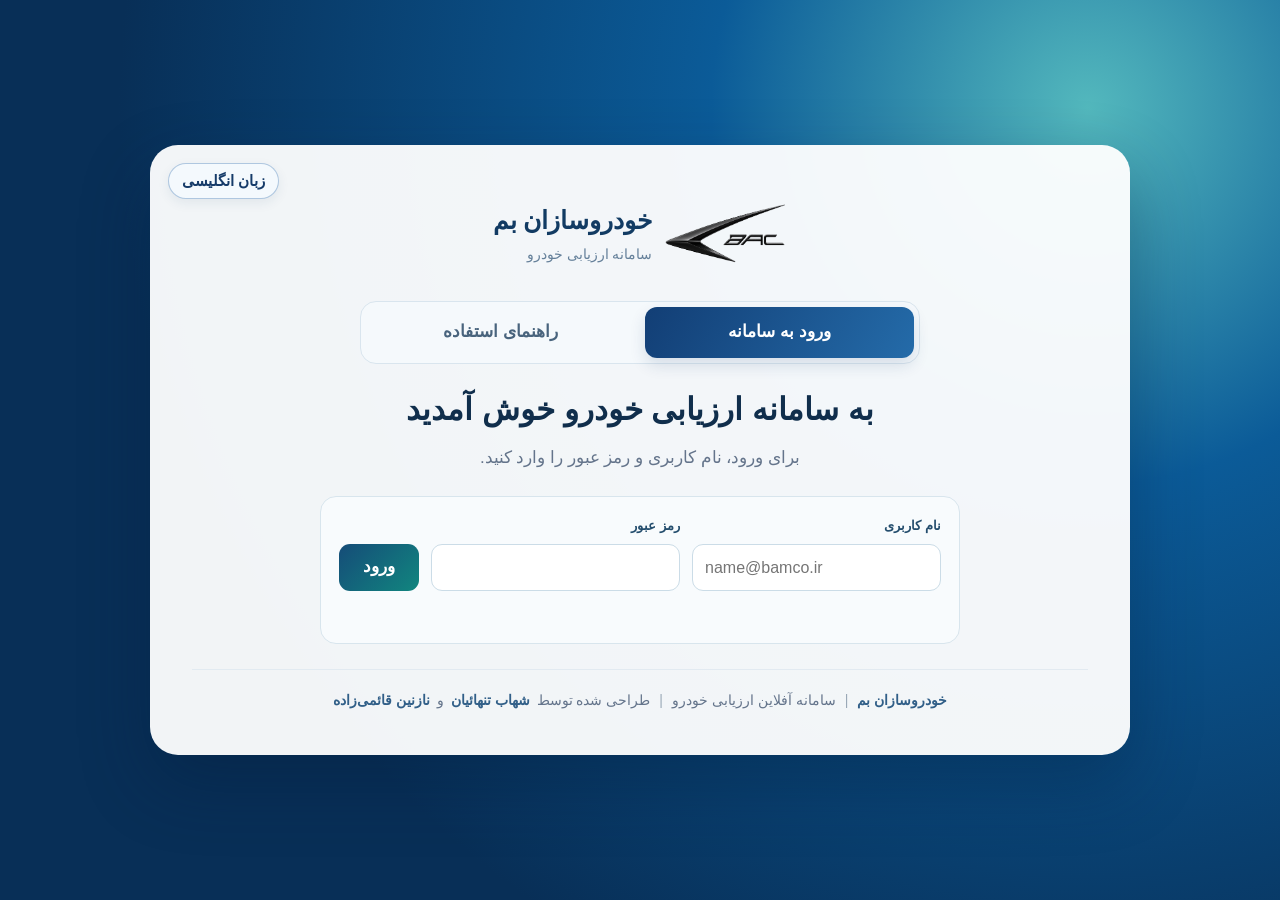
==== commit c9c037ed: "Add files via upload" ====
--- a/index.html
+++ b/index.html
@@ -4,17 +4,8 @@
 <head>
 <meta charset="utf-8"/>
 <meta content="width=device-width,initial-scale=1" name="viewport"/>
-<meta content="#0b5b98" name="theme-color"/>
-<meta content="#06192c" name="msapplication-TileColor"/>
-<meta content="yes" name="mobile-web-app-capable"/>
-<meta content="yes" name="apple-mobile-web-app-capable"/>
-<meta content="default" name="apple-mobile-web-app-status-bar-style"/>
-<meta content="BACHECK" name="apple-mobile-web-app-title"/>
-<meta content="BACHECK" name="application-name"/>
-<title>BACHECK</title>
-<link href="manifest.webmanifest" rel="manifest"/>
-<link href="icons/bacheck-180.png" rel="apple-touch-icon"/>
-<link href="icons/bacheck-32.png" rel="icon" sizes="32x32" type="image/png"/>
+<meta content="#163b69" name="theme-color"/>
+<title>سامانه ارزیابی خودرو | Vehicle Assessment System</title>
 <link href="styles.css" rel="stylesheet"/>
 <link href="executive.css" rel="stylesheet"/>
 <link href="refinement.css" rel="stylesheet"/>
@@ -24,7 +15,7 @@
 <link href="manager-icon-fix.css" rel="stylesheet"/>
 <link href="v14.css" rel="stylesheet"/>
 <link href="guide.css" rel="stylesheet"/>
-</head>
+<link href="manifest.webmanifest" rel="manifest"/><link href="bacheck-apple-touch-20260814.png" rel="apple-touch-icon"/><link href="bacheck-favicon-20260814.png" rel="icon" sizes="64x64" type="image/png"/><meta content="BACHECK" name="application-name"/><meta content="BACHECK" name="apple-mobile-web-app-title"/><meta content="yes" name="apple-mobile-web-app-capable"/><meta content="yes" name="mobile-web-app-capable"/><meta content="default" name="apple-mobile-web-app-status-bar-style"/><link href="bacheck-universal.css" rel="stylesheet"/></head>
 <body>
 <section aria-label="ورود به سامانه" class="entryScreen" data-i18n-aria="entryAria" id="entryScreen">
 <div class="entryCard">
@@ -33,7 +24,6 @@
 <div aria-label="بخش‌های صفحه ورود" class="entryTabs" role="tablist">
 <button aria-controls="entryLoginPanel" aria-selected="true" class="entryTabButton active" data-entry-tab="login" id="entryLoginTab" role="tab" type="button"><span class="guideFa">ورود به سامانه</span><span class="guideEn">Sign in</span></button>
 <button aria-controls="entryGuidePanel" aria-selected="false" class="entryTabButton" data-entry-tab="guide" id="entryGuideTab" role="tab" type="button"><span class="guideFa">راهنمای استفاده</span><span class="guideEn">User Guide</span></button>
-<button aria-controls="entryInstallPanel" aria-selected="false" class="entryTabButton" data-entry-tab="install" id="entryInstallTab" role="tab" type="button"><span class="guideFa">نصب BACHECK</span><span class="guideEn">Install BACHECK</span></button>
 </div>
 <div aria-labelledby="entryLoginTab" class="entryTabPanel" id="entryLoginPanel" role="tabpanel">
 <div class="entryIntro"><h1 data-i18n="entryWelcome">به سامانه ارزیابی خودرو خوش آمدید</h1><p id="entryAuthPrompt">برای ورود، نام کاربری و رمز عبور را وارد کنید.</p></div>
@@ -50,28 +40,6 @@
 <button class="roleChoice managerRole" data-role="manager" type="button"><span class="roleIcon">▦</span><strong data-i18n="enterManager">ورود مدیریت</strong><small data-i18n="managerRoleDesc">مشاهده داشبورد، نتایج و گزارش مدیریتی</small></button>
 </div>
 </div>
-<section aria-labelledby="entryInstallTab" class="entryInstallPanel entryTabPanel" hidden="" id="entryInstallPanel" role="tabpanel">
-<div class="installGuide guideLang guideFa" dir="rtl">
-<div class="installHero"><img alt="BACHECK" class="installAppLogo" src="icons/bacheck-192.png"/><div><h1>نصب BACHECK</h1><p>روش نصب متناسب با دستگاه خود را دنبال کنید.</p></div></div>
-<div class="installActionRow"><button class="installDirectButton" id="installBacheckButtonFa" type="button">نصب BACHECK</button><span aria-live="polite" class="installStatus" id="installStatusFa">برای نصب مستقیم در Chrome یا Edge از دکمه بالا استفاده کنید.</span></div>
-<div class="installDeviceGrid">
-<article class="installDeviceCard"><h2>Windows — Chrome / Edge</h2><ol><li>لینک BACHECK را در Chrome یا Edge باز کنید.</li><li>روی «نصب BACHECK» بزنید؛ اگر دکمه نصب مستقیم ظاهر نشد، از منوی مرورگر گزینه Install app را انتخاب کنید.</li><li>پس از نصب، BACHECK را یک‌بار با اینترنت باز نگه دارید تا فایل‌های آفلاین کامل ذخیره شوند.</li></ol></article>
-<article class="installDeviceCard"><h2>iPhone / iPad (iOS)</h2><ol><li>لینک را در Safari باز کنید.</li><li>Share را بزنید و Add to Home Screen را انتخاب کنید.</li><li>Add را بزنید و BACHECK را یک‌بار با اینترنت کامل باز کنید.</li></ol></article>
-<article class="installDeviceCard"><h2>Android</h2><ol><li>لینک را در Chrome باز کنید.</li><li>Install app یا Add to Home screen را انتخاب کنید.</li><li>پس از نصب، BACHECK را یک‌بار با اینترنت کامل باز کنید.</li></ol></article>
-</div>
-<div class="installOfflineNote"><strong>اجرای آفلاین:</strong> پس از اولین بارگذاری کامل با اینترنت، فایل‌های اصلی BACHECK روی دستگاه ذخیره می‌شوند و برنامه می‌تواند بدون اینترنت باز شود. لینک‌های خارجی در حالت آفلاین نیاز به اینترنت دارند.</div>
-</div>
-<div class="installGuide guideLang guideEn" dir="ltr">
-<div class="installHero"><img alt="BACHECK" class="installAppLogo" src="icons/bacheck-192.png"/><div><h1>Install BACHECK</h1><p>Follow the installation method for your device.</p></div></div>
-<div class="installActionRow"><button class="installDirectButton" id="installBacheckButtonEn" type="button">Install BACHECK</button><span aria-live="polite" class="installStatus" id="installStatusEn">Use the button above for direct installation in Chrome or Edge.</span></div>
-<div class="installDeviceGrid">
-<article class="installDeviceCard"><h2>Windows — Chrome / Edge</h2><ol><li>Open the BACHECK link in Chrome or Edge.</li><li>Select “Install BACHECK.” If the direct install button is not available, open the browser menu and choose Install app.</li><li>After installation, keep BACHECK open once while online so all offline files can finish saving.</li></ol></article>
-<article class="installDeviceCard"><h2>iPhone / iPad (iOS)</h2><ol><li>Open the link in Safari.</li><li>Tap Share and select Add to Home Screen.</li><li>Tap Add, then open BACHECK once with a full internet connection.</li></ol></article>
-<article class="installDeviceCard"><h2>Android</h2><ol><li>Open the link in Chrome.</li><li>Select Install app or Add to Home screen.</li><li>After installation, open BACHECK once with a full internet connection.</li></ol></article>
-</div>
-<div class="installOfflineNote"><strong>Offline use:</strong> after the first complete online load, BACHECK's core files are stored on the device so the app can open without internet. External links still require a connection.</div>
-</div>
-</section>
 <section aria-labelledby="entryGuideTab" class="entryGuidePanel entryTabPanel" hidden="" id="entryGuidePanel" role="tabpanel">
 <div class="guideLang guideFa" dir="rtl">
 <div class="guideHero">
@@ -239,7 +207,7 @@
 <div class="brand"><img alt="لوگوی خودروسازان بم" src="bamco-logo.png"/><div><strong data-i18n="brand">خودروسازان بم</strong><small data-i18n="brandSub">سامانه ارزیابی توصیفی خودروهای سواری</small></div></div>
 <button aria-label="زبان انگلیسی" class="languageButton" id="languageButton" type="button">زبان انگلیسی</button>
 </header>
-<div class="headerActions" aria-label="عملیات پنل">
+<div aria-label="عملیات پنل" class="headerActions">
 <section class="actionCard"><button class="secondary" id="backupButton" type="button">پشتیبان‌گیری کل پرونده</button><button class="excelButton" data-i18n="exportExcel" id="excelButton" type="button">خروجی اکسل</button><label class="button"><span data-i18n="load">باز کردن پرونده</span><input accept="application/json" hidden="" id="loadInput" type="file"/></label><button class="managerOnly excelButton" id="managerExcelButton" type="button">خروجی اکسل داشبورد</button><button class="evaluatorOnly finalizeButton" id="finalizeAssessmentButton" type="button">تأیید نهایی و قفل پرونده</button><button class="managerOnly unlockButton" hidden="" id="unlockAssessmentButton" type="button">بازگشایی برای ویرایش</button><button hidden="" id="printButton" type="button"></button><button class="evaluatorOnly" data-i18n="newAssessment" id="resetButton" type="button">شروع ارزیابی جدید</button><span class="expertHeaderActions" hidden="" id="expertHeaderActions"><button class="expertReset" id="expertResetButton" type="button">بازنشانی وزن‌ها</button><button id="expertConfirmButton" type="button">تأیید نهایی</button><button class="expertExcel" disabled="" id="expertExcelButton" type="button">خروجی اکسل</button></span><button id="switchRoleButton" type="button">تغییر نقش</button></section>
 </div>
 <main>
@@ -311,7 +279,7 @@
 <link href="v26.css" rel="stylesheet"/>
 <link href="v29.css" rel="stylesheet"/>
 <link href="v32.css" rel="stylesheet"/>
-<link href="v37.css" rel="stylesheet"/><link href="v39.css" rel="stylesheet"/><link href="v40.css" rel="stylesheet"/><link href="v41.css" rel="stylesheet"/><link href="v42.css" rel="stylesheet"/><link href="v43.css" rel="stylesheet"/><link href="v44.css" rel="stylesheet"/><link href="v45.css" rel="stylesheet"/><link href="v46.css" rel="stylesheet"/><link href="v47.css" rel="stylesheet"/><link href="v48.css" rel="stylesheet"/><link href="v49.css" rel="stylesheet"/><link href="v50.css" rel="stylesheet"/><link href="v51.css" rel="stylesheet"/><link href="v52.css" rel="stylesheet"/><link href="pwa.css" rel="stylesheet"/>
-<script src="data.js"></script><script src="vendor/exceljs.min.js"></script><script src="app.js"></script><script src="expert.js"></script><script src="manager.js"></script><script src="features.js"></script><script src="guide.js"></script><script src="v20.js"></script><script src="v21.js"></script><script src="v22.js"></script><script src="v23.js"></script><script src="v24.js"></script><script src="v26.js"></script><script src="v29.js"></script><script src="v30.js"></script><script src="v32.js"></script><script src="v40.js"></script><script src="v42.js"></script><script src="v45.js"></script><script src="v46.js"></script><script src="v48.js"></script><script src="v49.js"></script><script src="pwa.js"></script>
-</body>
+<link href="v37.css" rel="stylesheet"/><link href="v39.css" rel="stylesheet"/><link href="v40.css" rel="stylesheet"/><link href="v41.css" rel="stylesheet"/><link href="v42.css" rel="stylesheet"/><link href="v43.css" rel="stylesheet"/><link href="v44.css" rel="stylesheet"/><link href="v45.css" rel="stylesheet"/><link href="v46.css" rel="stylesheet"/><link href="v47.css" rel="stylesheet"/><link href="v48.css" rel="stylesheet"/><link href="v49.css" rel="stylesheet"/><link href="v50.css" rel="stylesheet"/><link href="v51.css" rel="stylesheet"/><link href="v52.css" rel="stylesheet"/>
+<script src="data.js"></script><script src="vendor/exceljs.min.js"></script><script src="app.js"></script><script src="expert.js"></script><script src="manager.js"></script><script src="features.js"></script><script src="guide.js"></script><script src="v20.js"></script><script src="v21.js"></script><script src="v22.js"></script><script src="v23.js"></script><script src="v24.js"></script><script src="v26.js"></script><script src="v29.js"></script><script src="v30.js"></script><script src="v32.js"></script><script src="v40.js"></script><script src="v42.js"></script><script src="v45.js"></script><script src="v46.js"></script><script src="v48.js"></script><script src="v49.js"></script>
+<script src="bacheck-universal.js"></script></body>
 </html>
--- a/bacheck-universal.css
+++ b/bacheck-universal.css
@@ -0,0 +1,9 @@
+
+/* BACHECK universal compatibility layer. This file intentionally avoids changing the app's normal visual design. */
+.bacheckFileOverlay{position:fixed;inset:0;z-index:2147483000;background:rgba(4,20,37,.64);display:flex;align-items:center;justify-content:center;padding:18px;backdrop-filter:blur(4px)}
+.bacheckFileDialog{width:min(520px,100%);background:#fff;border:1px solid #d7e2ea;border-radius:18px;box-shadow:0 28px 80px rgba(0,0,0,.3);padding:22px;color:#173e64;font-family:inherit}
+.bacheckFileDialog h3{margin:0 0 8px;font-size:1.15rem}.bacheckFileDialog p{margin:0 0 16px;line-height:1.8;color:#61778b;overflow-wrap:anywhere}
+.bacheckFileActions{display:flex;flex-wrap:wrap;gap:9px}.bacheckFileActions button{min-height:44px;border-radius:11px;border:1px solid #b9cad7;background:#fff;color:#173e64;padding:9px 14px;font:inherit;font-weight:700;cursor:pointer}
+.bacheckFileActions button.primary{background:linear-gradient(135deg,#0f7f9b,#0a9a91);border-color:transparent;color:#fff}.bacheckFileActions button.danger{margin-inline-start:auto;color:#9d2e32;border-color:#efc2c4;background:#fff7f7}
+.bacheckFileError{margin-top:12px;color:#a3262b;font-size:.9rem;white-space:pre-wrap}
+@media(max-width:560px){.bacheckFileDialog{padding:18px;border-radius:15px}.bacheckFileActions{display:grid;grid-template-columns:1fr}.bacheckFileActions button.danger{margin-inline-start:0}}
